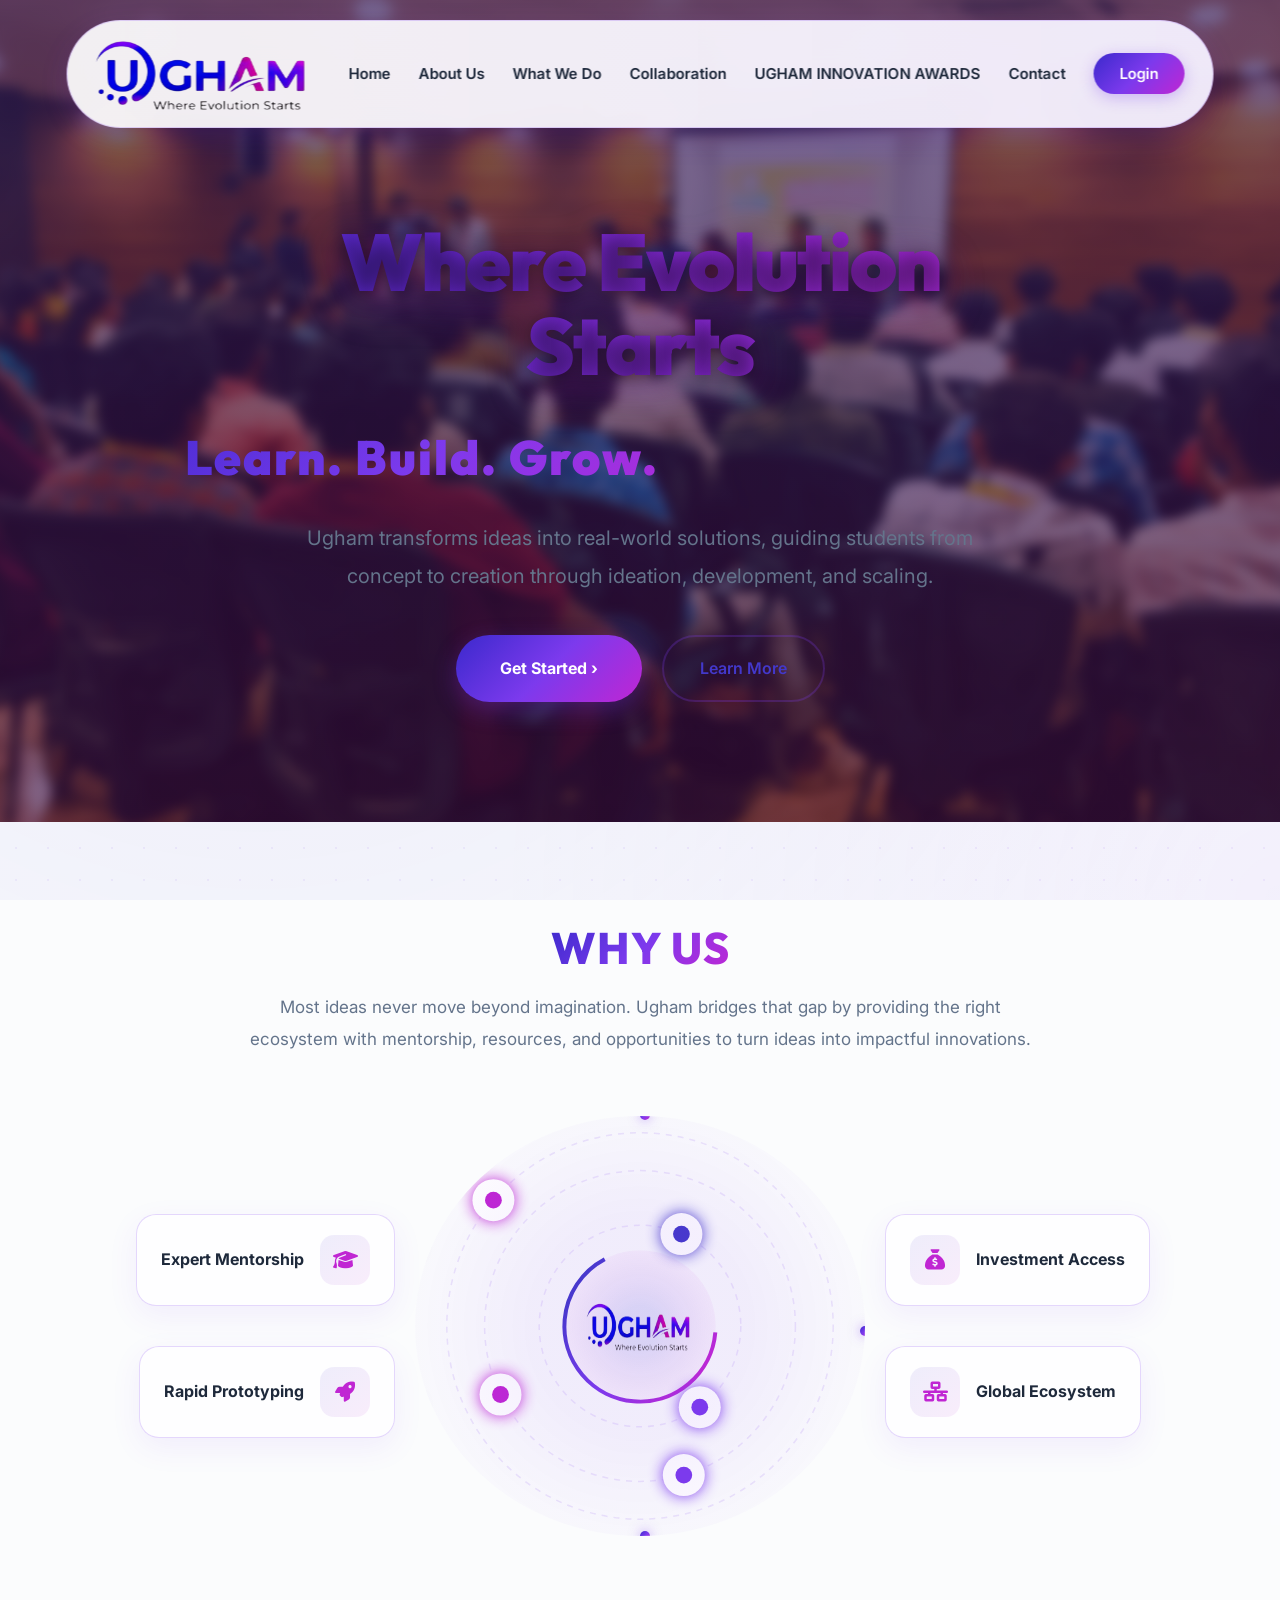
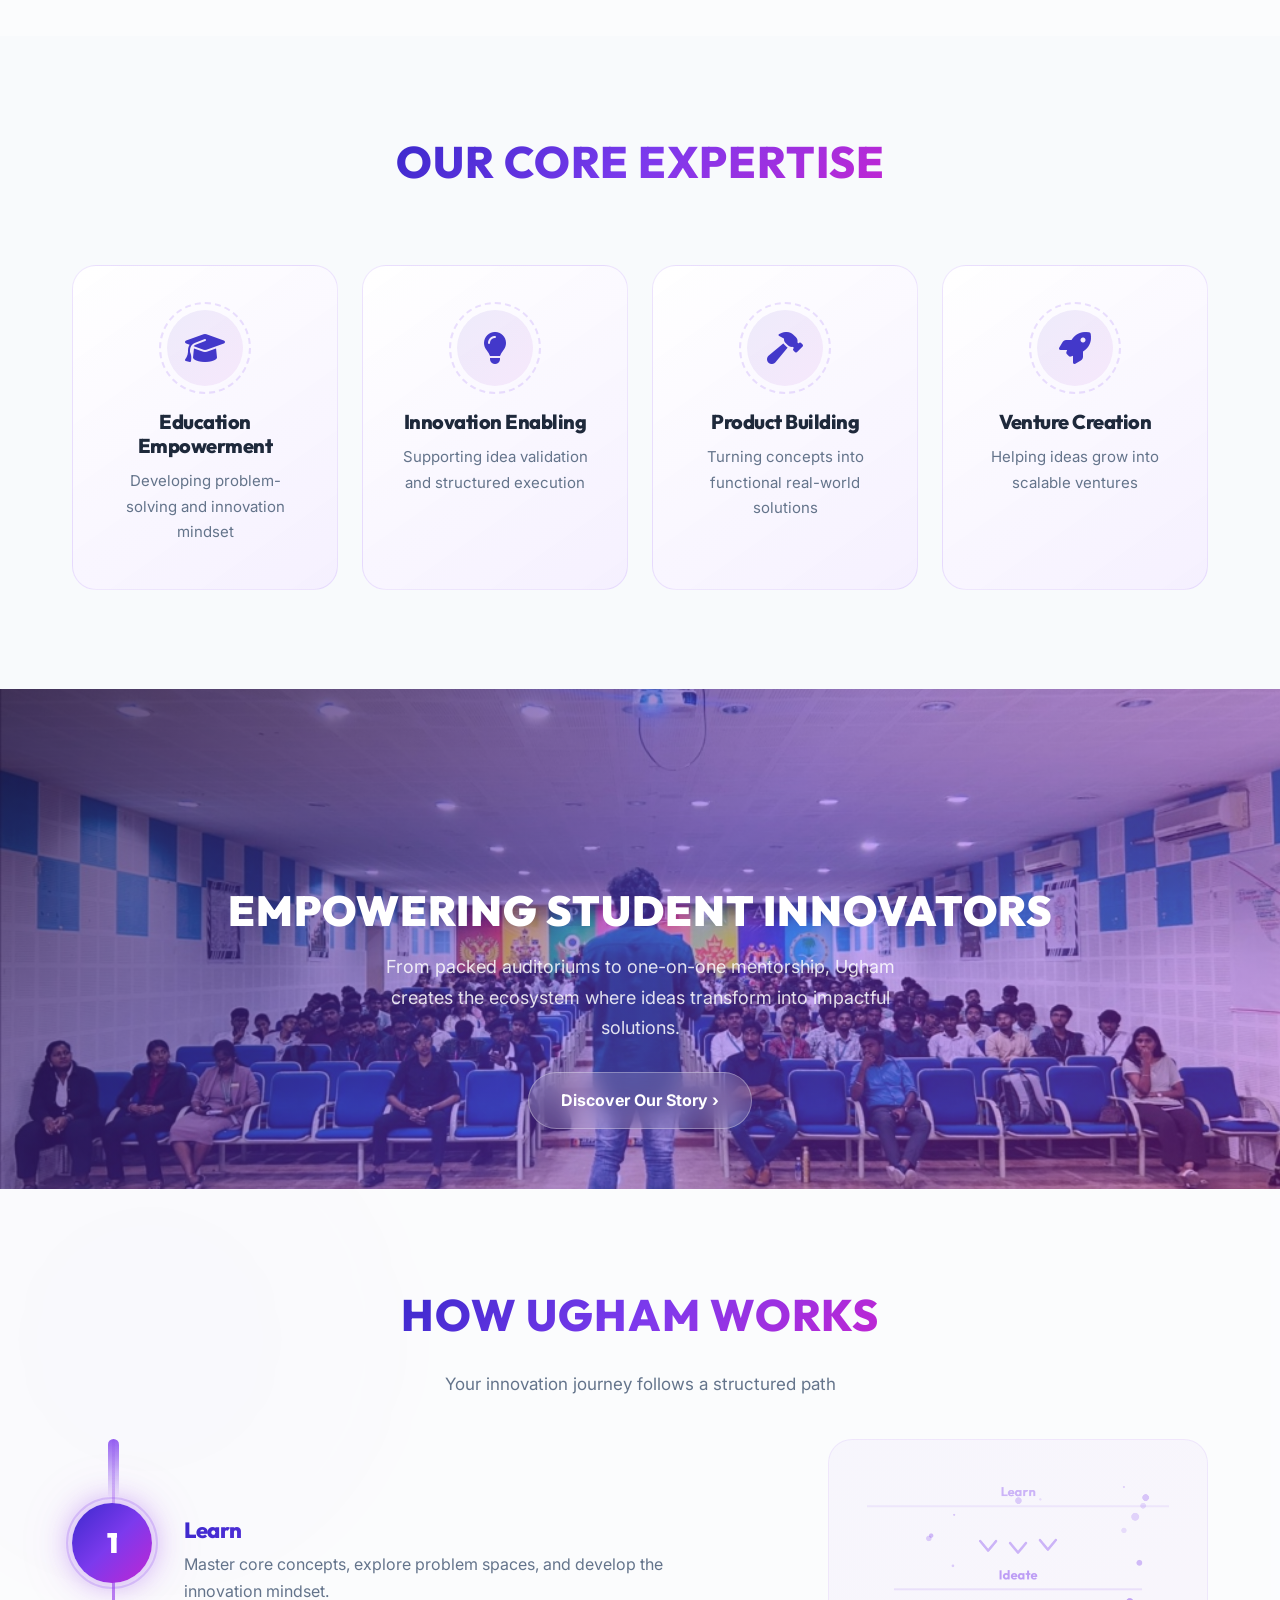
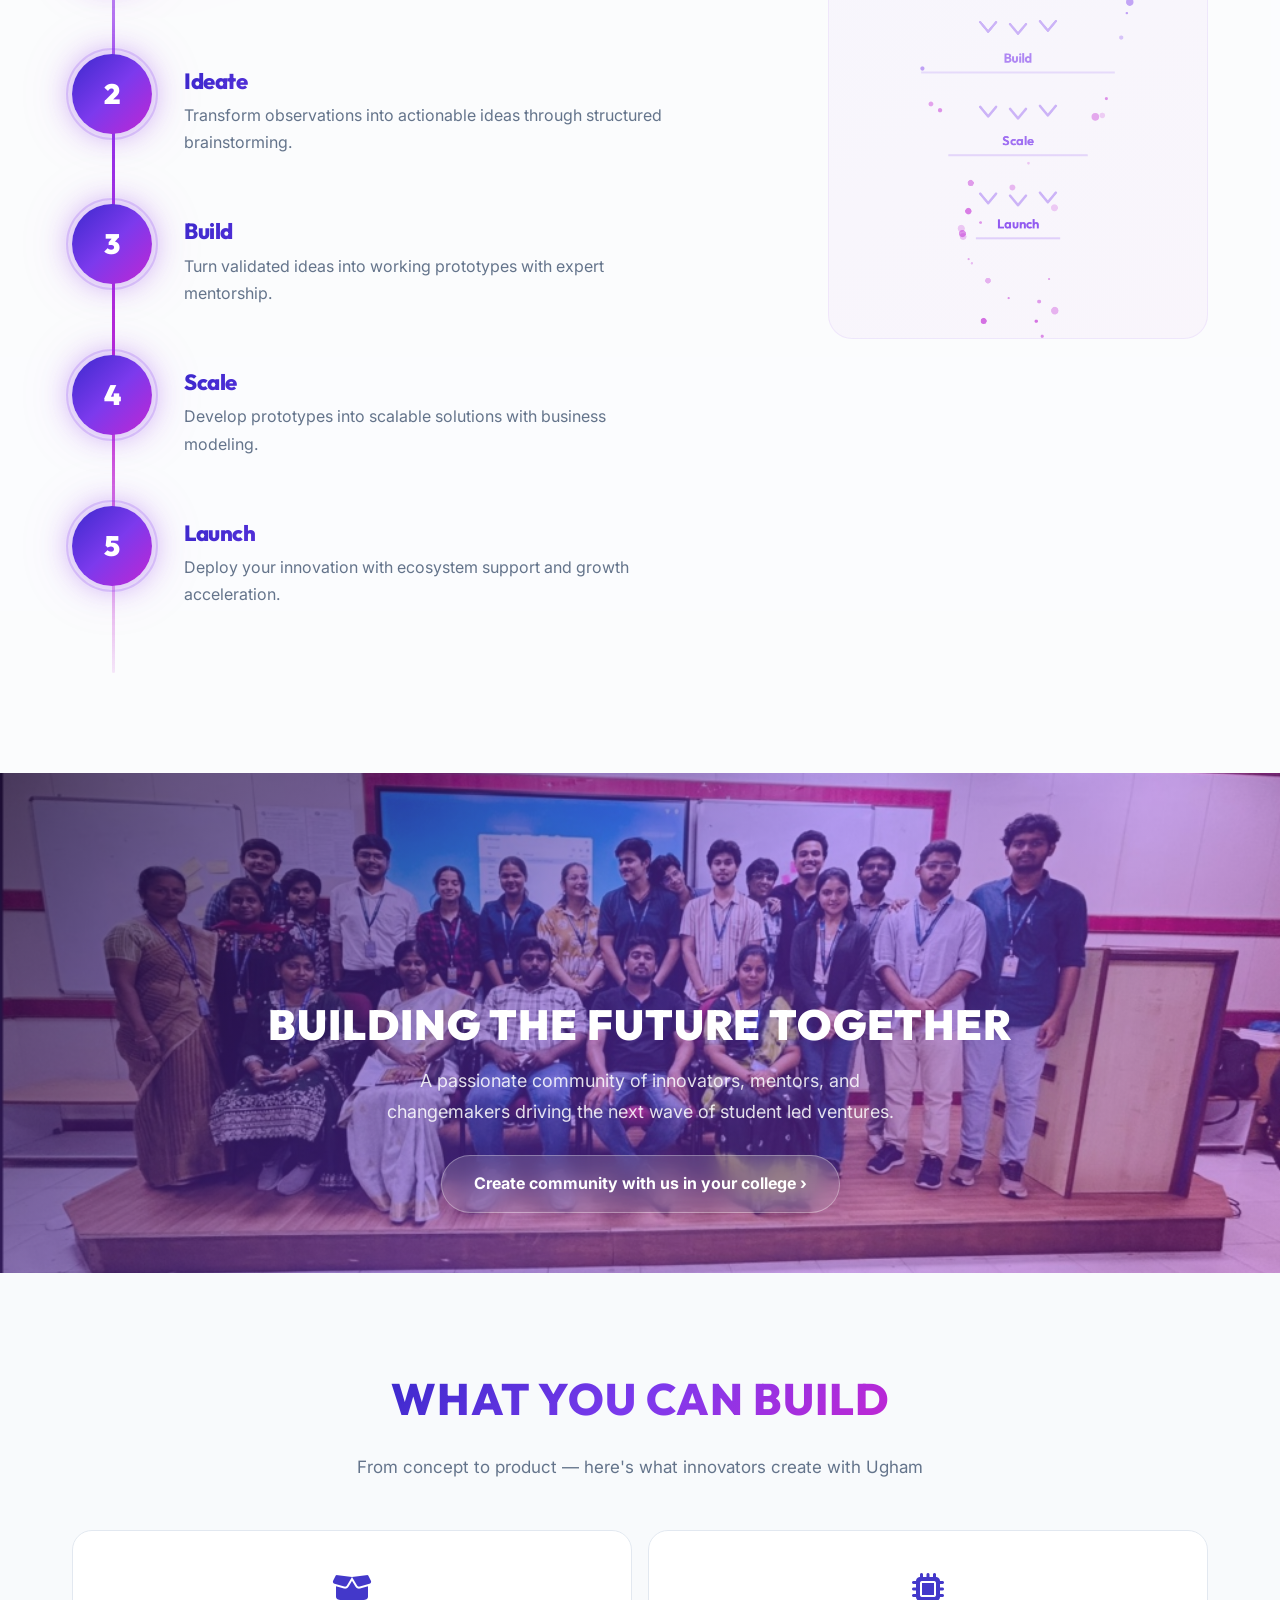
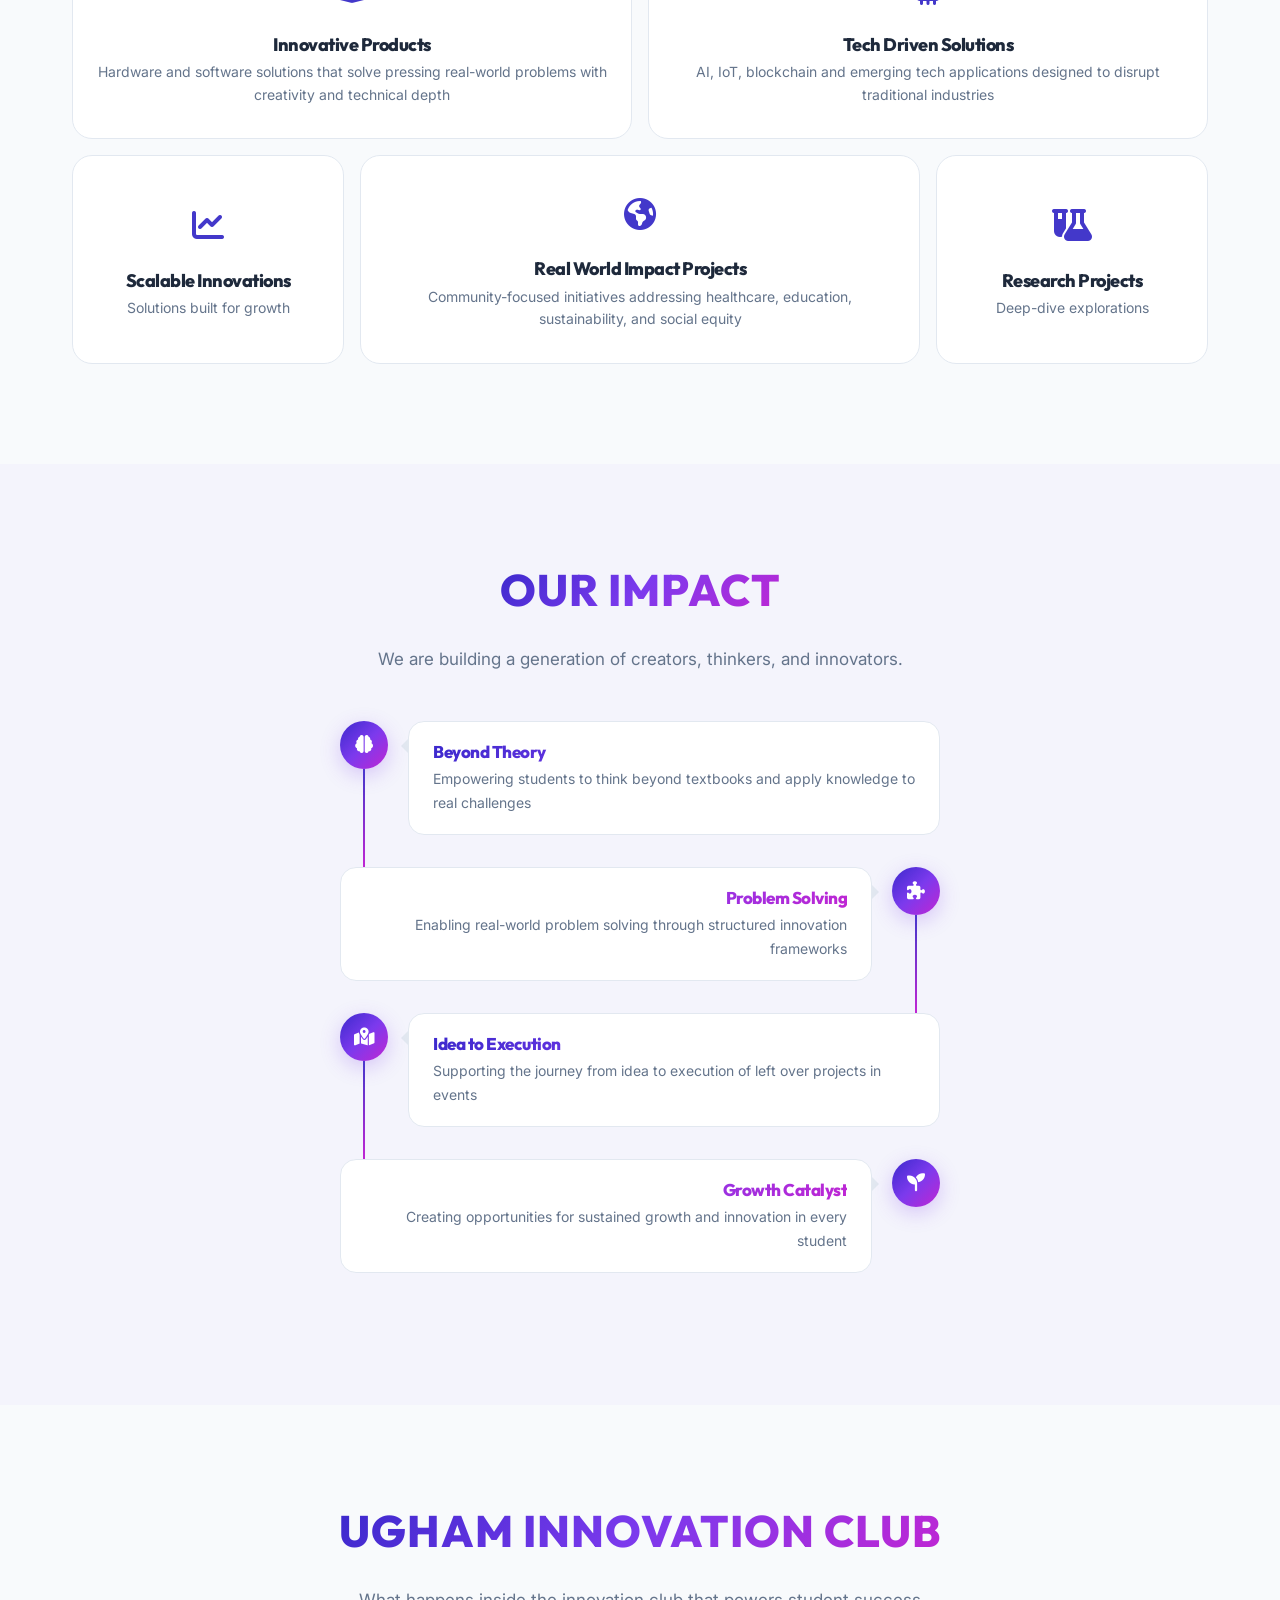
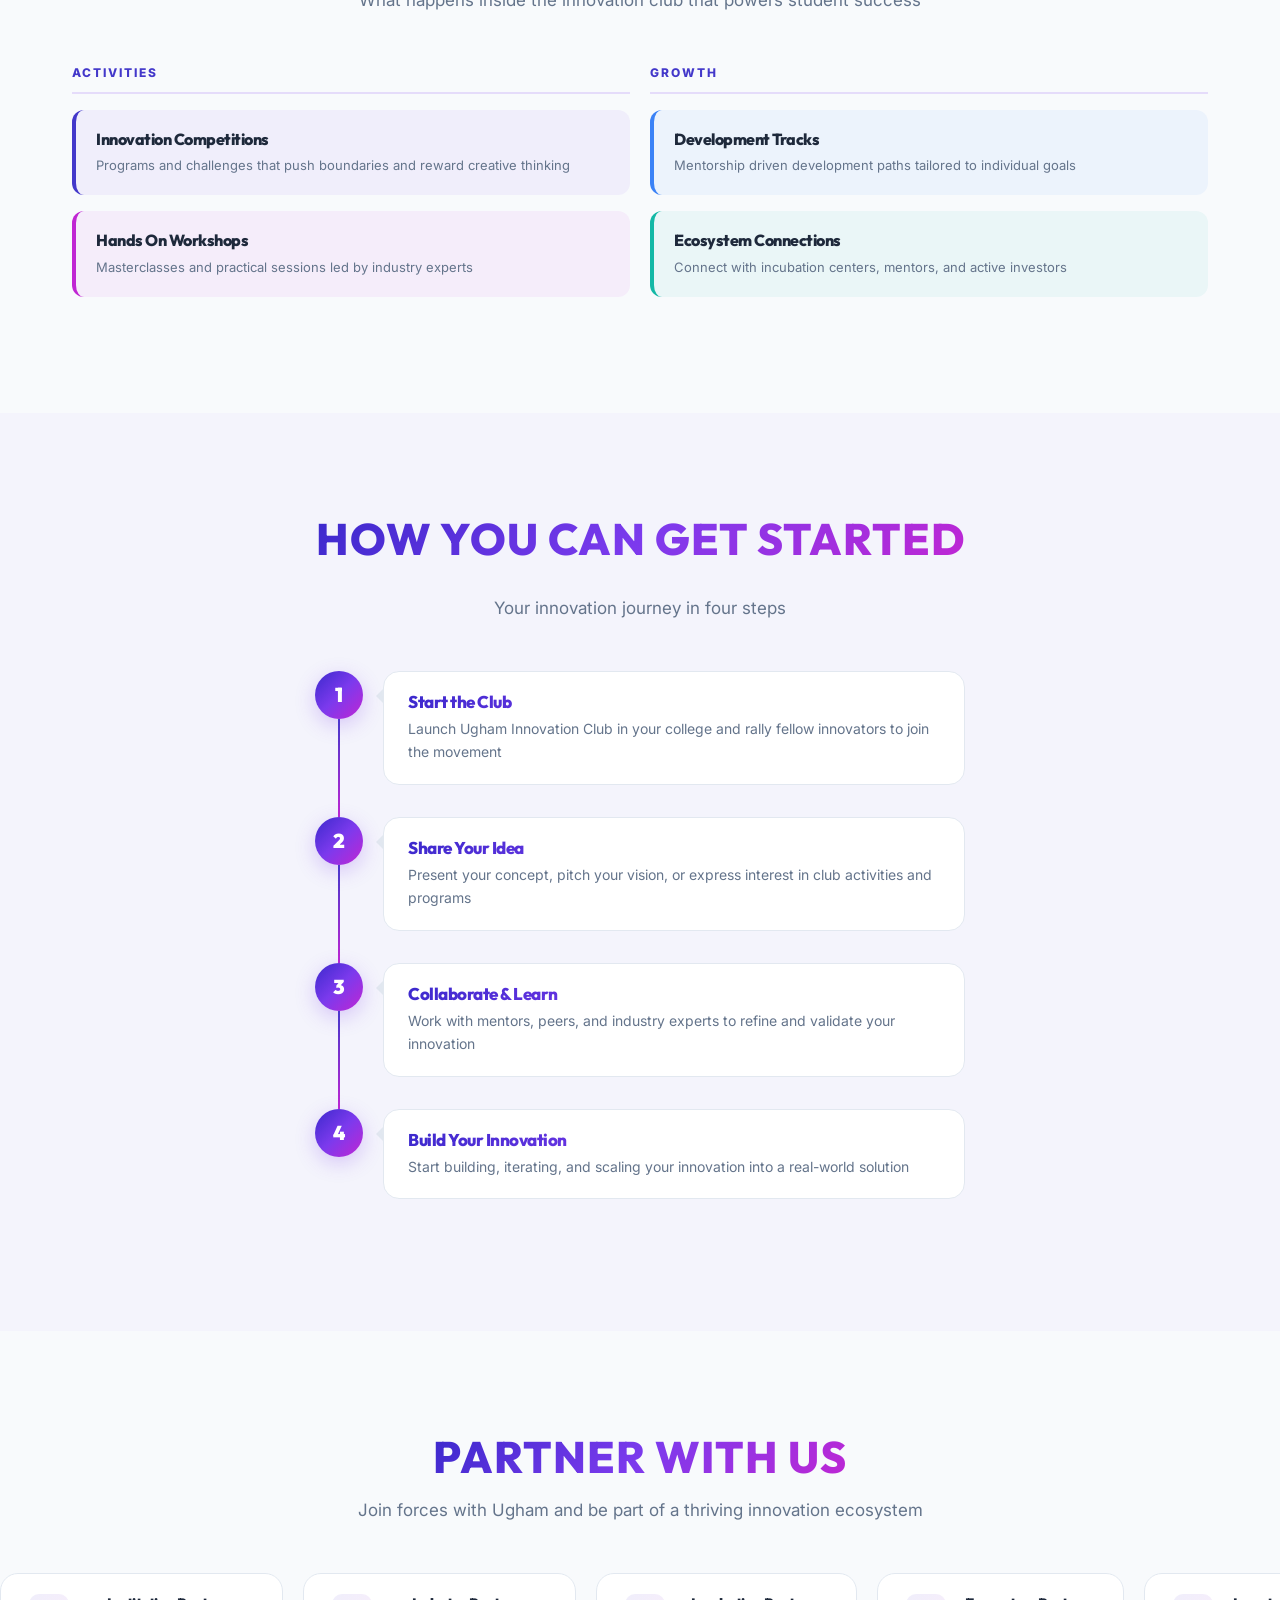
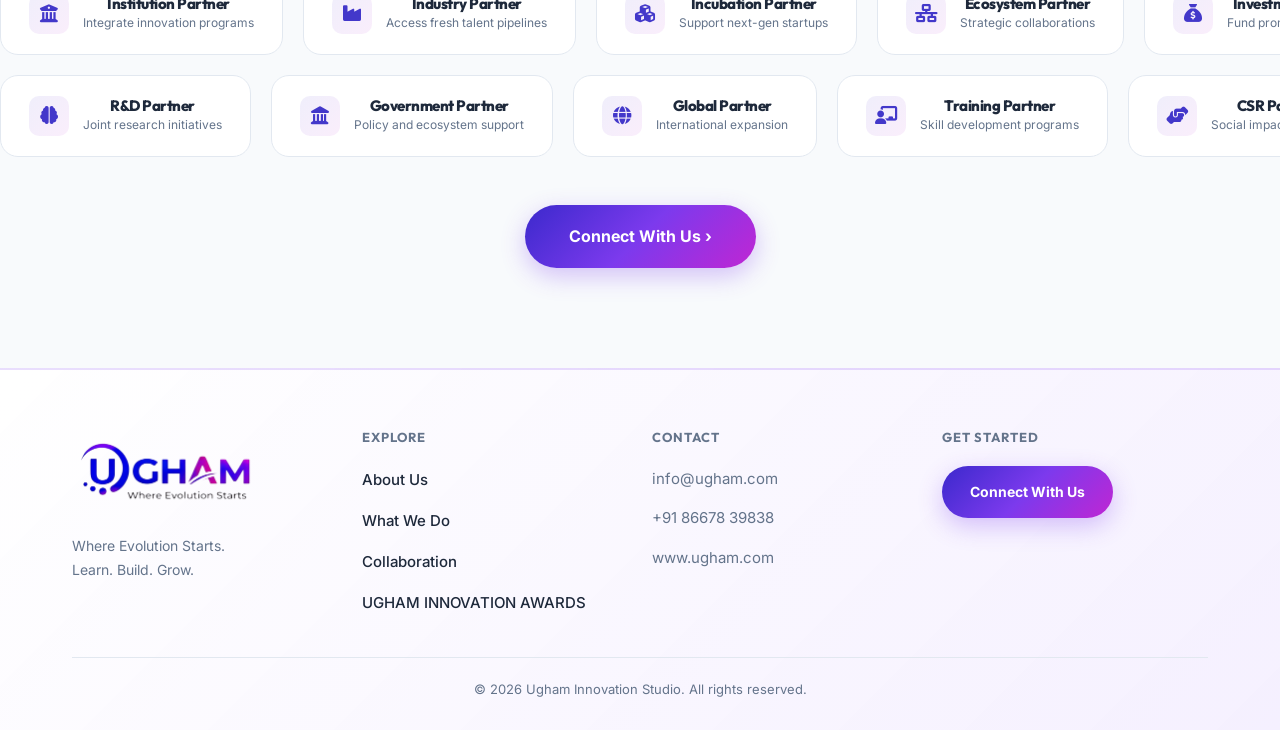
==== index.html @ 716fd1ec "Initial commit of Ugham Website with Mobile UI fixes and Form Integration" ====
<!DOCTYPE html>
<html lang="en">
<head>
<meta charset="UTF-8">
<meta name="viewport" content="width=device-width, initial-scale=1.0">
<title>Home &mdash; Ugham</title>
<meta name="description" content="Ugham is an innovation studio that transforms ideas into real-world solutions.">
<link rel="stylesheet" href="assets/css/style.css?v=100">
</head>
<body><div id="page-transition" class="page-transition-overlay"></div>
<div class="bg-icons-container">
  <div class="bg-icon" style="top:10%;left:15%;animation-duration:15s;animation-delay:0s;"><i class="fa-solid fa-rocket"></i></div>
  <div class="bg-icon" style="top:25%;right:20%;animation-duration:20s;animation-delay:2s;"><i class="fa-solid fa-lightbulb"></i></div>
  <div class="bg-icon" style="top:60%;left:10%;animation-duration:18s;animation-delay:4s;"><i class="fa-solid fa-brain"></i></div>
  <div class="bg-icon" style="top:80%;right:15%;animation-duration:22s;animation-delay:1s;"><i class="fa-solid fa-code"></i></div>
  <div class="bg-icon" style="top:40%;left:30%;animation-duration:19s;animation-delay:3s;"><i class="fa-solid fa-chart-line"></i></div>
  <div class="bg-icon" style="top:50%;right:35%;animation-duration:17s;animation-delay:5s;"><i class="fa-solid fa-microchip"></i></div>
  <div class="bg-icon" style="top:85%;left:40%;animation-duration:21s;animation-delay:0.5s;"><i class="fa-solid fa-earth-americas"></i></div>
  <div class="bg-icon" style="top:15%;right:40%;animation-duration:16s;animation-delay:2.5s;"><i class="fa-solid fa-seedling"></i></div>
</div>
<nav id="navbar">
  <div class="nav-inner">
    <a href="index.html" style="display:flex;align-items:center;text-decoration:none;">
      <img src="assets/img/logo.png" alt="Ugham" style="height:90px;object-fit:contain;transform:scale(1.1);">
    </a>
    <ul class="nav-links" id="navLinks">
      <li><a href="index.html">Home</a></li>
      <li><a href="about.html">About Us</a></li>
      <li><a href="what-we-do.html">What We Do</a></li>
      <li><a href="collaboration.html">Collaboration</a></li>
      <li><a href="awards.html">UGHAM INNOVATION AWARDS</a></li>
      <li><a href="contact.html">Contact</a></li>
      <li><a href="#" class="nav-login">Login</a></li>
    </ul>
    <button class="menu-toggle" id="menuToggle">&#9776;</button>
  </div>
</nav>

<!-- HERO -->
<section class="page-hero" style="padding:220px 0 120px;position:relative;overflow:hidden;">
  <div class="container text-center" style="position:relative;z-index:1;">
<h1 class="huge-text hero-evolution anim-el scale-up del-1" style="margin-bottom:24px;">Where Evolution<br>Starts</h1>
    <p class="anim-el slide-up-fade del-2" style="font-size:clamp(28px, 4vw, 48px);font-weight:900;font-family:'Outfit',sans-serif;margin-bottom:16px;background:var(--grad-text);-webkit-background-clip:text;-webkit-text-fill-color:transparent;background-clip:text;letter-spacing:2px;">Learn. Build. Grow.</p>
    <p class="anim-el slide-up-fade del-3" style="font-size:20px;color:var(--muted);max-width:680px;margin:0 auto 40px;">Ugham transforms ideas into real-world solutions, guiding students from concept to creation through ideation, development, and scaling.</p>
    <div class="anim-el fade-up del-4" style="display:flex;gap:20px;justify-content:center;flex-wrap:wrap;">
      <a href="contact.html" class="btn-primary">Get Started &#8250;</a>
      <a href="about.html" class="btn-outline">Learn More</a>
    </div>
  </div>
</section>

<!-- WHY US (Enhanced Orbit — overflow fixed, 6 pips) -->
<section style="padding:100px 0;background:rgba(255,255,255,0.4);position:relative;overflow:hidden;">
  <div class="container text-center">
    <h2 class="section-title anim-el fade-up">WHY US</h2>
    <p class="anim-el fade-up del-1" style="font-size:17px;color:var(--muted);margin:0 auto 60px;line-height:1.9;max-width:800px;">Most ideas never move beyond imagination. Ugham bridges that gap by providing the right ecosystem with mentorship, resources, and opportunities to turn ideas into impactful innovations.</p>
    
    <div class="orbit-center-layout anim-el scale-in del-2">
      <div class="orbit-side side-left">
        <div class="side-item anim-el slide-right del-3"><i class="fa-solid fa-graduation-cap"></i><p>Expert Mentorship</p></div>
        <div class="side-item anim-el slide-right del-4"><i class="fa-solid fa-rocket"></i><p>Rapid Prototyping</p></div>
      </div>
      <div class="orbit-center-wrapper orbit-enhanced">
        <div class="orbit-ring orbit-ring-1"></div>
        <div class="orbit-ring orbit-ring-2"></div>
        <div class="orbit-ring orbit-ring-3"></div>
        <div class="orbit-pip pip-1"></div>
        <div class="orbit-pip pip-2"></div>
        <div class="orbit-pip pip-3"></div>
        <div class="orbit-pip pip-4"></div>
        <div class="orbit-pip pip-5"></div>
        <div class="orbit-pip pip-6"></div>
        <canvas id="orbitCanvas" width="420" height="420" style="max-width:100%;"></canvas>
      </div>
      <div class="orbit-side side-right">
        <div class="side-item anim-el slide-left del-3"><i class="fa-solid fa-sack-dollar"></i><p>Investment Access</p></div>
        <div class="side-item anim-el slide-left del-4"><i class="fa-solid fa-network-wired"></i><p>Global Ecosystem</p></div>
      </div>
    </div>
  </div>
</section>

<!-- CORE EXPERTISE -->
<section style="padding:100px 0;">
  <div class="container">
    <div class="text-center anim-el fade-up" style="margin-bottom:60px;">
      <h2 class="section-title">OUR CORE EXPERTISE</h2>
    </div>
    <div class="grid-4">
      <div class="expertise-v2 anim-el flip-in-y del-1"><div class="ev2-icon"><i class="fa-solid fa-graduation-cap"></i></div><h4>Education Empowerment</h4><p>Developing problem-solving and innovation mindset</p></div>
      <div class="expertise-v2 anim-el flip-in-y del-2"><div class="ev2-icon"><i class="fa-solid fa-lightbulb"></i></div><h4>Innovation Enabling</h4><p>Supporting idea validation and structured execution</p></div>
      <div class="expertise-v2 anim-el flip-in-y del-3"><div class="ev2-icon"><i class="fa-solid fa-hammer"></i></div><h4>Product Building</h4><p>Turning concepts into functional real-world solutions</p></div>
      <div class="expertise-v2 anim-el flip-in-y del-4"><div class="ev2-icon"><i class="fa-solid fa-rocket"></i></div><h4>Venture Creation</h4><p>Helping ideas grow into scalable ventures</p></div>
    </div>
  </div>
</section>

<!-- KEYNOTE BANNER -->
<div class="anim-el fade-up" style="position:relative;z-index:1;">
  <div class="photo-hero-banner">
    <img src="assets/img/keynote-1.jpg" alt="Ugham Keynote Session">
    <div class="banner-overlay"></div>
    <div class="banner-content">
      <h3>Empowering Student Innovators</h3>
      <p>From packed auditoriums to one-on-one mentorship, Ugham creates the ecosystem where ideas transform into impactful solutions.</p>
      <a href="about.html" class="btn-banner">Discover Our Story &#8250;</a>
    </div>
  </div>
</div>

<!-- HOW UGHAM WORKS (GlowBeam + Side Canvas) -->
<section style="padding:100px 0;background:rgba(255,255,255,0.4);position:relative;overflow:hidden;">
  <div class="holo-bg" style="opacity:0.3;"></div>
  <div class="container" style="position:relative;z-index:1;">
    <div class="text-center anim-el slide-down" style="margin-bottom:40px;">
      <h2 class="section-title">HOW UGHAM WORKS</h2>
      <p style="color:var(--muted);margin-top:12px;font-size:17px;">Your innovation journey follows a structured path</p>
    </div>
    <div class="works-split">
      <div class="glow-beam-wrap anim-el blur-in del-1">
        <div class="glow-beam-line"></div>
        <div class="glow-beam-node"><div class="glow-beam-dot">1</div><div class="glow-beam-info"><h4>Learn</h4><p>Master core concepts, explore problem spaces, and develop the innovation mindset.</p></div></div>
        <div class="glow-beam-node"><div class="glow-beam-dot">2</div><div class="glow-beam-info"><h4>Ideate</h4><p>Transform observations into actionable ideas through structured brainstorming.</p></div></div>
        <div class="glow-beam-node"><div class="glow-beam-dot">3</div><div class="glow-beam-info"><h4>Build</h4><p>Turn validated ideas into working prototypes with expert mentorship.</p></div></div>
        <div class="glow-beam-node"><div class="glow-beam-dot">4</div><div class="glow-beam-info"><h4>Scale</h4><p>Develop prototypes into scalable solutions with business modeling.</p></div></div>
        <div class="glow-beam-node"><div class="glow-beam-dot">5</div><div class="glow-beam-info"><h4>Launch</h4><p>Deploy your innovation with ecosystem support and growth acceleration.</p></div></div>
      </div>
      <canvas id="worksCanvas" class="anim-el blur-in del-2"></canvas>
    </div>
  </div>
</section>

<!-- TEAM BANNER -->
<div class="anim-el scale-up" style="position:relative;z-index:1;">
  <div class="photo-hero-banner">
    <img src="assets/img/team-1.jpg" alt="Ugham Team">
    <div class="banner-overlay"></div>
    <div class="banner-content">
      <h3>Building the Future Together</h3>
      <p>A passionate community of innovators, mentors, and changemakers driving the next wave of student led ventures.</p>
      <a href="collaboration.html" class="btn-banner">Create community with us in your college &#8250;</a>
    </div>
  </div>
</div>

<!-- WHAT YOU CAN BUILD (Bento Grid) -->
<section style="padding:100px 0;">
  <div class="container">
    <div class="text-center anim-el fade-up" style="margin-bottom:48px;">
      <h2 class="section-title">WHAT YOU CAN BUILD</h2>
      <p style="color:var(--muted);margin:12px auto 0;max-width:600px;font-size:17px;">From concept to product — here's what innovators create with Ugham</p>
    </div>
    <div class="bento-grid anim-el blur-in del-1">
      <div class="bento-card span-2">
        <div class="bn-icon"><i class="fa-solid fa-box-open"></i></div>
        <h4>Innovative Products</h4>
        <p>Hardware and software solutions that solve pressing real-world problems with creativity and technical depth</p>
      </div>
      <div class="bento-card span-2">
        <div class="bn-icon"><i class="fa-solid fa-microchip"></i></div>
        <h4>Tech Driven Solutions</h4>
        <p>AI, IoT, blockchain and emerging tech applications designed to disrupt traditional industries</p>
      </div>
      <div class="bento-card">
        <div class="bn-icon"><i class="fa-solid fa-chart-line"></i></div>
        <h4>Scalable Innovations</h4>
        <p>Solutions built for growth</p>
      </div>
      <div class="bento-card span-2">
        <div class="bn-icon"><i class="fa-solid fa-earth-americas"></i></div>
        <h4>Real World Impact Projects</h4>
        <p>Community-focused initiatives addressing healthcare, education, sustainability, and social equity</p>
      </div>
      <div class="bento-card">
        <div class="bn-icon"><i class="fa-solid fa-flask-vial"></i></div>
        <h4>Research Projects</h4>
        <p>Deep-dive explorations</p>
      </div>
    </div>
  </div>
</section>

<!-- OUR IMPACT (Animated Grid) -->
<section style="padding:100px 0;background:rgba(124,58,237,0.03);">
  <div class="container">
    <div class="text-center anim-el fade-up" style="margin-bottom:12px;">
      <h2 class="section-title">OUR IMPACT</h2>
      <p style="color:var(--muted);margin:12px auto 48px;max-width:600px;font-size:17px;">We are building a generation of creators, thinkers, and innovators.</p>
    </div>
    <div class="flow-steps anim-el blur-in del-1" style="max-width:600px;">
      <div class="flow-step"><div class="flow-dot"><i class="fa-solid fa-brain" style="font-size:18px"></i></div><div class="flow-body"><h4>Beyond Theory</h4><p>Empowering students to think beyond textbooks and apply knowledge to real challenges</p></div></div>
      <div class="flow-step" style="flex-direction:row-reverse"><div class="flow-dot"><i class="fa-solid fa-puzzle-piece" style="font-size:18px"></i></div><div class="flow-body" style="text-align:right"><h4>Problem Solving</h4><p>Enabling real-world problem solving through structured innovation frameworks</p></div></div>
      <div class="flow-step"><div class="flow-dot"><i class="fa-solid fa-map-location-dot" style="font-size:18px"></i></div><div class="flow-body"><h4>Idea to Execution</h4><p>Supporting the journey from idea to execution of left over projects in events</p></div></div>
      <div class="flow-step" style="flex-direction:row-reverse"><div class="flow-dot"><i class="fa-solid fa-seedling" style="font-size:18px"></i></div><div class="flow-body" style="text-align:right"><h4>Growth Catalyst</h4><p>Creating opportunities for sustained growth and innovation in every student</p></div></div>
    </div>
  </div>
</section>

<!-- UGHAM INNOVATION CLUB (Kanban Board) -->
<section style="padding:100px 0;">
  <div class="container">
    <div class="text-center anim-el fade-up" style="margin-bottom:48px;">
      <h2 class="section-title">UGHAM INNOVATION CLUB</h2>
      <p style="color:var(--muted);margin:12px auto 0;font-size:17px;">What happens inside the innovation club that powers student success</p>
    </div>
    <div class="kanban-board anim-el blur-in del-1">
      <div class="kanban-col">
        <div class="kc-header">Activities</div>
        <div class="kanban-card purple">
          <h4>Innovation Competitions</h4>
          <p>Programs and challenges that push boundaries and reward creative thinking</p>
          
        </div>
        <div class="kanban-card magenta">
          <h4>Hands On Workshops</h4>
          <p>Masterclasses and practical sessions led by industry experts</p>
          
        </div>
      </div>
      <div class="kanban-col">
        <div class="kc-header">Growth</div>
        <div class="kanban-card blue">
          <h4>Development Tracks</h4>
          <p>Mentorship driven development paths tailored to individual goals</p>
          
        </div>
        <div class="kanban-card teal">
          <h4>Ecosystem Connections</h4>
          <p>Connect with incubation centers, mentors, and active investors</p>
          
        </div>
      </div>
    </div>
  </div>
</section>

<!-- HOW YOU CAN GET STARTED (Flowchart) -->
<section style="padding:100px 0;background:rgba(124,58,237,0.03);">
  <div class="container">
    <div class="text-center anim-el fade-up" style="margin-bottom:48px;">
      <h2 class="section-title">HOW YOU CAN GET STARTED</h2>
      <p style="color:var(--muted);margin:12px auto 0;max-width:600px;font-size:17px;">Your innovation journey in four steps</p>
    </div>
    <div class="flow-steps anim-el blur-in del-1">
      <div class="flow-step"><div class="flow-dot">1</div><div class="flow-body"><h4>Start the Club</h4><p>Launch Ugham Innovation Club in your college and rally fellow innovators to join the movement</p></div></div>
      <div class="flow-step"><div class="flow-dot">2</div><div class="flow-body"><h4>Share Your Idea</h4><p>Present your concept, pitch your vision, or express interest in club activities and programs</p></div></div>
      <div class="flow-step"><div class="flow-dot">3</div><div class="flow-body"><h4>Collaborate &amp; Learn</h4><p>Work with mentors, peers, and industry experts to refine and validate your innovation</p></div></div>
      <div class="flow-step"><div class="flow-dot">4</div><div class="flow-body"><h4>Build Your Innovation</h4><p>Start building, iterating, and scaling your innovation into a real-world solution</p></div></div>
    </div>
  </div>
</section>

<!-- PARTNER WITH US (Dual Marquee Scroll) -->
<section style="padding:100px 0;text-align:center;">
  <div class="container">
    <h2 class="section-title anim-el bounce-in" style="margin-bottom:12px;">PARTNER WITH US</h2>
    <p class="anim-el fade-up del-1" style="color:var(--muted);margin-bottom:48px;font-size:17px;max-width:600px;margin-left:auto;margin-right:auto;">Join forces with Ugham and be part of a thriving innovation ecosystem</p>
  </div>
  <div class="partner-scroll anim-el blur-in del-2">
    <div class="partner-row">
      <div class="partner-pill"><div class="pp-icon"><i class="fa-solid fa-building-columns"></i></div><div><h4>Institution Partner</h4><p>Integrate innovation programs</p></div></div>
      <div class="partner-pill"><div class="pp-icon"><i class="fa-solid fa-industry"></i></div><div><h4>Industry Partner</h4><p>Access fresh talent pipelines</p></div></div>
      <div class="partner-pill"><div class="pp-icon"><i class="fa-solid fa-cubes"></i></div><div><h4>Incubation Partner</h4><p>Support next-gen startups</p></div></div>
      <div class="partner-pill"><div class="pp-icon"><i class="fa-solid fa-network-wired"></i></div><div><h4>Ecosystem Partner</h4><p>Strategic collaborations</p></div></div>
      <div class="partner-pill"><div class="pp-icon"><i class="fa-solid fa-sack-dollar"></i></div><div><h4>Investment Partner</h4><p>Fund promising ventures</p></div></div>
      <div class="partner-pill"><div class="pp-icon"><i class="fa-solid fa-user-tie"></i></div><div><h4>Mentor Partner</h4><p>Guide innovators</p></div></div>
      <!-- Duplicate for loop -->
      <div class="partner-pill"><div class="pp-icon"><i class="fa-solid fa-building-columns"></i></div><div><h4>Institution Partner</h4><p>Integrate innovation programs</p></div></div>
      <div class="partner-pill"><div class="pp-icon"><i class="fa-solid fa-industry"></i></div><div><h4>Industry Partner</h4><p>Access fresh talent pipelines</p></div></div>
      <div class="partner-pill"><div class="pp-icon"><i class="fa-solid fa-cubes"></i></div><div><h4>Incubation Partner</h4><p>Support next-gen startups</p></div></div>
      <div class="partner-pill"><div class="pp-icon"><i class="fa-solid fa-network-wired"></i></div><div><h4>Ecosystem Partner</h4><p>Strategic collaborations</p></div></div>
      <div class="partner-pill"><div class="pp-icon"><i class="fa-solid fa-sack-dollar"></i></div><div><h4>Investment Partner</h4><p>Fund promising ventures</p></div></div>
      <div class="partner-pill"><div class="pp-icon"><i class="fa-solid fa-user-tie"></i></div><div><h4>Mentor Partner</h4><p>Guide innovators</p></div></div>
    </div>
    <div class="partner-row reverse">
      <div class="partner-pill"><div class="pp-icon"><i class="fa-solid fa-brain"></i></div><div><h4>R&amp;D Partner</h4><p>Joint research initiatives</p></div></div>
      <div class="partner-pill"><div class="pp-icon"><i class="fa-solid fa-landmark"></i></div><div><h4>Government Partner</h4><p>Policy and ecosystem support</p></div></div>
      <div class="partner-pill"><div class="pp-icon"><i class="fa-solid fa-globe"></i></div><div><h4>Global Partner</h4><p>International expansion</p></div></div>
      <div class="partner-pill"><div class="pp-icon"><i class="fa-solid fa-chalkboard-user"></i></div><div><h4>Training Partner</h4><p>Skill development programs</p></div></div>
      <div class="partner-pill"><div class="pp-icon"><i class="fa-solid fa-handshake-angle"></i></div><div><h4>CSR Partner</h4><p>Social impact initiatives</p></div></div>
      <div class="partner-pill"><div class="pp-icon"><i class="fa-solid fa-satellite-dish"></i></div><div><h4>Media Partner</h4><p>Amplify innovation stories</p></div></div>
      <!-- Duplicate for loop -->
      <div class="partner-pill"><div class="pp-icon"><i class="fa-solid fa-brain"></i></div><div><h4>R&amp;D Partner</h4><p>Joint research initiatives</p></div></div>
      <div class="partner-pill"><div class="pp-icon"><i class="fa-solid fa-landmark"></i></div><div><h4>Government Partner</h4><p>Policy and ecosystem support</p></div></div>
      <div class="partner-pill"><div class="pp-icon"><i class="fa-solid fa-globe"></i></div><div><h4>Global Partner</h4><p>International expansion</p></div></div>
      <div class="partner-pill"><div class="pp-icon"><i class="fa-solid fa-chalkboard-user"></i></div><div><h4>Training Partner</h4><p>Skill development programs</p></div></div>
      <div class="partner-pill"><div class="pp-icon"><i class="fa-solid fa-handshake-angle"></i></div><div><h4>CSR Partner</h4><p>Social impact initiatives</p></div></div>
      <div class="partner-pill"><div class="pp-icon"><i class="fa-solid fa-satellite-dish"></i></div><div><h4>Media Partner</h4><p>Amplify innovation stories</p></div></div>
    </div>
  </div>
  <div style="margin-top:48px;">
    <a href="contact.html" class="btn-primary anim-el pulse-in del-3">Connect With Us &#8250;</a>
  </div>
</section>

<footer style="background:var(--bg);padding:60px 0 30px;border-top:1px solid var(--border);position:relative;">
  <div class="container" style="position:relative;z-index:1;">
    <div class="grid-4" style="margin-bottom:40px;">
      <div><a href="index.html" style="display:inline-block;text-decoration:none;"><img src="assets/img/logo.png" alt="Ugham" style="height:80px;margin-bottom:16px;object-fit:contain;"></a><p style="color:var(--muted);font-size:14px;">Where Evolution Starts.<br>Learn. Build. Grow.</p></div>
      <div><h4 style="text-transform:uppercase;letter-spacing:1px;font-size:13px;color:var(--muted);margin-bottom:20px;">Explore</h4><ul style="list-style:none;display:flex;flex-direction:column;gap:14px;"><li><a href="about.html" style="color:var(--text);text-decoration:none;font-size:15px;font-weight:500;">About Us</a></li><li><a href="what-we-do.html" style="color:var(--text);text-decoration:none;font-size:15px;font-weight:500;">What We Do</a></li><li><a href="collaboration.html" style="color:var(--text);text-decoration:none;font-size:15px;font-weight:500;">Collaboration</a></li><li><a href="awards.html" style="color:var(--text);text-decoration:none;font-size:15px;font-weight:500;">UGHAM INNOVATION AWARDS</a></li></ul></div>
      <div><h4 style="text-transform:uppercase;letter-spacing:1px;font-size:13px;color:var(--muted);margin-bottom:20px;">Contact</h4><ul style="list-style:none;display:flex;flex-direction:column;gap:14px;color:var(--muted);font-size:15px;"><li>info@ugham.com</li><li>+91 86678 39838</li><li>www.ugham.com</li></ul></div>
      <div><h4 style="text-transform:uppercase;letter-spacing:1px;font-size:13px;color:var(--muted);margin-bottom:20px;">Get Started</h4><a href="contact.html" class="btn-primary" style="padding:14px 28px;font-size:14px;">Connect With Us</a></div>
    </div>
    <div style="border-top:1px solid var(--border);padding-top:20px;text-align:center;color:var(--muted);font-size:13px;"><p>&copy; 2026 Ugham Innovation Studio. All rights reserved.</p></div>
  </div>
</footer>
<script src="assets/js/main.js?v=125"></script>
<script>
// Bento Card 3D Tilt
document.querySelectorAll('.bento-card').forEach(card => {
  card.addEventListener('mousemove', e => {
    const r = card.getBoundingClientRect();
    const x = (e.clientX - r.left) / r.width - 0.5;
    const y = (e.clientY - r.top) / r.height - 0.5;
    card.style.transform = `perspective(800px) rotateY(${x * 12}deg) rotateX(${-y * 12}deg) scale(1.02)`;
    card.style.boxShadow = `${-x * 20}px ${y * 20}px 40px rgba(124,58,237,0.1)`;
  });
  card.addEventListener('mouseleave', () => {
    card.style.transform = '';
    card.style.boxShadow = '';
  });
});

// Works Canvas — Particle funnel with animated arrows
const wCanvas = document.getElementById('worksCanvas');
if (wCanvas && window.innerWidth > 900) {
  const ctx = wCanvas.getContext('2d');
  wCanvas.width = wCanvas.offsetWidth * 2;
  wCanvas.height = wCanvas.offsetHeight * 2;
  ctx.scale(2, 2);
  const w = wCanvas.offsetWidth, h = wCanvas.offsetHeight;
  const particles = [];
  for (let i = 0; i < 40; i++) {
    particles.push({ x: Math.random() * w, y: Math.random() * h, vy: Math.random() * 1.5 + 0.5, size: Math.random() * 3 + 1, alpha: Math.random() * 0.5 + 0.2, phase: Math.random() * Math.PI * 2 });
  }
  const stages = ['Learn', 'Ideate', 'Build', 'Scale', 'Launch'];

  function drawArrow(ctx, x, y, size, bounce) {
    ctx.save();
    ctx.translate(x, y + bounce);
    ctx.beginPath();
    ctx.moveTo(-size, -size * 0.6);
    ctx.lineTo(0, size * 0.6);
    ctx.lineTo(size, -size * 0.6);
    ctx.strokeStyle = 'rgba(124,58,237,0.35)';
    ctx.lineWidth = 2.5;
    ctx.lineCap = 'round';
    ctx.lineJoin = 'round';
    ctx.stroke();
    ctx.restore();
  }

  function drawWorks() {
    ctx.clearRect(0, 0, w, h);
    const t = Date.now() * 0.001;
    stages.forEach((s, i) => {
      const y = (h / 6) * (i + 0.8);
      const xc = w / 2;
      const spread = (w * 0.4) * (1 - i * 0.18);
      ctx.beginPath();
      ctx.moveTo(xc - spread, y);
      ctx.lineTo(xc + spread, y);
      ctx.strokeStyle = `rgba(124,58,237,${0.08 + i * 0.03})`;
      ctx.lineWidth = 2;
      ctx.stroke();
      ctx.fillStyle = `rgba(124,58,237,${0.35 + i * 0.12})`;
      ctx.font = '700 13px Outfit';
      ctx.textAlign = 'center';
      ctx.fillText(s, xc, y - 10);
      // Animated arrows between stages
      if (i < stages.length - 1) {
        const nextY = (h / 6) * (i + 1.8);
        const midY = (y + nextY) / 2;
        const bounce = Math.sin(t * 2 + i) * 4;
        drawArrow(ctx, xc - 30, midY, 8, bounce);
        drawArrow(ctx, xc, midY, 8, bounce + 2);
        drawArrow(ctx, xc + 30, midY, 8, bounce - 1);
      }
    });
    // Particles
    particles.forEach(p => {
      p.y += p.vy;
      p.x += Math.sin(t * 2 + p.phase) * 0.5;
      const progress = p.y / h;
      const xCenter = w / 2;
      const maxSpread = w * 0.4 * (1 - progress * 0.8);
      if (p.x < xCenter - maxSpread) p.x = xCenter - maxSpread;
      if (p.x > xCenter + maxSpread) p.x = xCenter + maxSpread;
      if (p.y > h) { p.y = 0; p.x = w / 2 + (Math.random() - 0.5) * w * 0.7; }
      ctx.beginPath();
      ctx.arc(p.x, p.y, p.size, 0, Math.PI * 2);
      const hue = progress > 0.5 ? [192, 38, 211] : [124, 58, 237];
      ctx.fillStyle = `rgba(${hue[0]},${hue[1]},${hue[2]},${p.alpha * (0.5 + progress * 0.5)})`;
      ctx.fill();
    });
    requestAnimationFrame(drawWorks);
  }
  drawWorks();
}
</script>
</body></html>
---- assets/css/style.css ----
@import url('https://fonts.googleapis.com/css2?family=Inter:wght@300;400;500;600;700;800&family=Outfit:wght@300;400;500;600;700;800;900&display=swap');
@import url('https://cdnjs.cloudflare.com/ajax/libs/font-awesome/6.4.0/css/all.min.css');

:root {
  --primary: #4338CA;
  --secondary: #9333EA;
  --accent: #C026D3;
  --text: #1E293B;
  --muted: #64748B;
  --bg: #F8FAFC;
  --surface: #FFFFFF;
  --border: #E2E8F0;
  --grad: linear-gradient(135deg, #3B29CC 0%, #7C3AED 50%, #C026D3 100%);
  --grad-light: linear-gradient(135deg, rgba(59,41,204,0.08) 0%, rgba(192,38,211,0.08) 100%);
  --grad-text: linear-gradient(135deg, #3B29CC 0%, #7C3AED 50%, #C026D3 100%);
  --shadow-sm: 0 10px 30px rgba(124, 58, 237, 0.08);
  --shadow: 0 20px 40px rgba(124, 58, 237, 0.15);
  --shadow-hover: 0 30px 60px rgba(124, 58, 237, 0.3);
  --radius: 24px;
  --transition: all 0.5s cubic-bezier(0.22, 1, 0.36, 1);
}

*, *::before, *::after { box-sizing: border-box; margin: 0; padding: 0; }
html { scroll-behavior: smooth; }

body {
  font-family: 'Inter', sans-serif; color: var(--text); line-height: 1.7; overflow-x: hidden; -webkit-font-smoothing: antialiased;
  background-color: #F8FAFC; position: relative;
}
body::before {
  content: ''; position: fixed; inset: 0; z-index: -2; pointer-events: none;
  background-image: radial-gradient(rgba(124, 58, 237, 0.12) 1px, transparent 1px);
  background-size: 32px 32px;
}
body::after {
  content: ''; position: fixed; inset: 0; z-index: -1; pointer-events: none;
  background: radial-gradient(circle at 10% 20%, rgba(67, 56, 202, 0.15), transparent 40%),
    radial-gradient(circle at 90% 80%, rgba(192, 38, 211, 0.15), transparent 40%),
    radial-gradient(circle at 50% 50%, rgba(124, 58, 237, 0.1), transparent 50%);
  background-size: 200% 200%;
  animation: ambientAurora 15s ease-in-out infinite alternate;
}
@keyframes ambientAurora { 0%{background-position:0% 0%} 50%{background-position:100% 50%} 100%{background-position:0% 100%} }

/* FLOATING CSS ICONS BACKGROUND */
.bg-icons-container { position: fixed; inset: 0; z-index: -1; pointer-events: none; overflow: hidden; }
.bg-icon { position: absolute; font-size: 24px; color: rgba(192,38,211,0.15); animation: floatIcon linear infinite; opacity: 0.6; }
@keyframes floatIcon {
  0% { transform: translateY(0) rotate(0deg) scale(1); }
  50% { transform: translateY(-40px) rotate(180deg) scale(1.1); }
  100% { transform: translateY(0) rotate(360deg) scale(1); }
}

h1,h2,h3,h4,h5,h6 { font-family: 'Outfit', sans-serif; line-height: 1.2; letter-spacing: -0.5px; }
.container { max-width: 1200px; margin: 0 auto; padding: 0 32px; }
.text-center { text-align: center; }

/* PAGE TRANSITION */
.page-transition-overlay { position: fixed; top: 0; left: 0; right: 0; bottom: 0; background: #FFF; z-index: 999999; transform: scaleY(1); transform-origin: top; transition: transform 0.35s cubic-bezier(0.85,0,0.15,1); }
.page-transition-overlay.loaded { transform: scaleY(0); transform-origin: bottom; }
.page-transition-overlay.animating { transform: scaleY(1); transform-origin: top; }

/* NAVBAR */
#navbar { position: fixed; top: 20px; left: 50%; transform: translateX(-50%); z-index: 1000; width: max-content; max-width: 92%; transition: var(--transition); }
#navbar.scrolled { top: 10px; }
.nav-inner {
  background: linear-gradient(to right, rgba(255,255,255,0.92), rgba(245,240,255,0.96));
  backdrop-filter: blur(20px); -webkit-backdrop-filter: blur(20px);
  padding: 8px 28px; border-radius: 100px; display: flex; align-items: center; gap: 36px;
  border: 1px solid rgba(124,58,237,0.2); box-shadow: 0 10px 30px rgba(124,58,237,0.12);
}
.nav-links { display: flex; list-style: none; gap: 28px; align-items: center; }
.nav-links a { text-decoration: none; color: var(--text); font-weight: 600; font-size: 15px; transition: var(--transition); }
.nav-links a:hover { color: var(--primary); }
.nav-cta { background: var(--grad) !important; color: white !important; padding: 11px 26px !important; border-radius: 100px !important; font-weight: 600 !important; box-shadow: 0 4px 15px rgba(124,58,237,0.3); }
.nav-cta:hover { transform: translateY(-2px) !important; box-shadow: 0 8px 25px rgba(124,58,237,0.45) !important; }
.menu-toggle { display: none; background: none; border: none; font-size: 28px; color: var(--text); cursor: pointer; padding: 8px; }

/* FOOTER */
footer { background: linear-gradient(135deg, rgba(255,255,255,0.95), rgba(245,240,255,1)) !important; border-top: 2px solid rgba(124,58,237,0.15) !important; }

/* BUTTONS */
.btn-primary { background: var(--grad); color: white; padding: 18px 44px; border-radius: 100px; font-weight: 700; font-size: 16px; text-decoration: none; display: inline-flex; align-items: center; gap: 10px; transition: var(--transition); border: none; cursor: pointer; box-shadow: 0 8px 24px rgba(124,58,237,0.3); }
.btn-primary:hover { transform: translateY(-4px) scale(1.02); box-shadow: 0 16px 36px rgba(124,58,237,0.45); }
.btn-outline { display: inline-flex; align-items: center; gap: 8px; padding: 18px 36px; border-radius: 100px; border: 2px solid rgba(124,58,237,0.25); font-weight: 600; text-decoration: none; color: var(--primary); transition: var(--transition); background: transparent; }
.btn-outline:hover { background: rgba(124,58,237,0.06); border-color: var(--primary); }

/* TYPOGRAPHY & HERO */
.section-title { font-size: clamp(28px, 3.5vw, 44px); font-weight: 800; margin-bottom: 16px; text-transform: uppercase; letter-spacing: 1px; background: var(--grad-text); -webkit-background-clip: text; -webkit-text-fill-color: transparent; background-clip: text; display: inline-block; }
.section-label { font-size: 14px; font-weight: 800; letter-spacing: 3px; color: var(--primary); text-transform: uppercase; margin-bottom: 16px; display: inline-block; background: rgba(124,58,237,0.1); padding: 6px 16px; border-radius: 100px; }
.huge-text { font-size: clamp(42px, 6vw, 76px); font-weight: 900; line-height: 1.1; letter-spacing: -2px; }

.hero-evolution {
  font-size: clamp(48px, 8vw, 90px);
  background: linear-gradient(90deg, #3B29CC, #C026D3, #7C3AED, #3B29CC); background-size: 300% 100%;
  -webkit-background-clip: text; -webkit-text-fill-color: transparent; background-clip: text;
  animation: shineWave 4s linear infinite, floatPulse 3s ease-in-out infinite alternate;
  filter: drop-shadow(0px 10px 20px rgba(192,38,211,0.25));
}
@keyframes shineWave { 0%{background-position:0% 50%} 100%{background-position:100% 50%} }
@keyframes floatPulse { 0%{transform:translateY(0) scale(1)} 100%{transform:translateY(-8px) scale(1.02)} }

/* EXPERTISE CARDS */
.expertise-card { background: rgba(255,255,255,0.6); backdrop-filter: blur(20px); border-radius: var(--radius); padding: 40px 32px; border: 1px solid rgba(255,255,255,0.8); box-shadow: 0 15px 35px rgba(124,58,237,0.05); transition: all 0.5s cubic-bezier(0.175,0.885,0.32,1.275); position: relative; overflow: hidden; cursor: default; }
.expertise-card::before { content: ''; position: absolute; inset: 0; background: var(--grad); opacity: 0; transition: opacity 0.5s ease; z-index: 0; }
.expertise-card > * { position: relative; z-index: 1; transition: all 0.5s ease; }
.expertise-card:hover { transform: translateY(-15px) scale(1.03); box-shadow: 0 30px 60px rgba(124,58,237,0.25); border-color: transparent; }
.expertise-card:hover::before { opacity: 1; }
.expertise-card h4 { font-size: 22px; font-weight: 800; margin-bottom: 12px; background: var(--grad-text); -webkit-background-clip: text; -webkit-text-fill-color: transparent; background-clip: text; }
.expertise-card:hover h4 { -webkit-text-fill-color: white !important; }
.expertise-card p { color: var(--muted); font-size: 15px; line-height: 1.7; }
.expertise-card:hover p { color: rgba(255,255,255,0.9) !important; }
.expertise-icon { width: 70px; height: 70px; border-radius: 20px; background: var(--grad-light); display: flex; align-items: center; justify-content: center; margin-bottom: 28px; font-size: 32px; color: var(--primary); transition: var(--transition); }
.expertise-card:hover .expertise-icon { background: rgba(255,255,255,0.2); color: white; transform: rotate(10deg) scale(1.1); }

/* INTERACTIVE PANELS */
.interactive-panel { background: rgba(255,255,255,0.8); backdrop-filter: blur(10px); border-radius: var(--radius); padding: 40px; border: 1px solid rgba(124,58,237,0.1); box-shadow: var(--shadow-sm); position: relative; overflow: hidden; transition: var(--transition); }
.interactive-panel:hover { box-shadow: var(--shadow-hover); border-color: rgba(124,58,237,0.3); }
.feature-row { display: flex; align-items: center; gap: 16px; padding: 16px; margin-bottom: 12px; background: rgba(124,58,237,0.03); border-radius: 16px; border: 1px solid transparent; transition: var(--transition); cursor: default; }
.feature-row:hover { background: white; border-color: rgba(124,58,237,0.2); transform: translateX(10px); box-shadow: 0 10px 20px rgba(124,58,237,0.1); }
.feature-icon { width: 40px; height: 40px; border-radius: 12px; background: var(--grad-light); display: flex; align-items: center; justify-content: center; color: var(--primary); font-size: 18px; transition: var(--transition); flex-shrink: 0; }
.feature-row:hover .feature-icon { background: var(--grad); color: white; transform: scale(1.1) rotate(5deg); }
.feature-text { font-size: 16px; font-weight: 600; color: var(--text); }

/* DARK GLASS CARD */
.dark-glass-card { background: linear-gradient(135deg, #1a0e3e, #2d1b69); backdrop-filter: blur(20px); border-radius: var(--radius); padding: 50px 40px; border: 1px solid rgba(124,58,237,0.3); color: white; box-shadow: 0 20px 50px rgba(26,14,62,0.4); position: relative; overflow: hidden; }
.dark-glass-card::before { content: ''; position: absolute; top: -50%; left: -50%; width: 200%; height: 200%; background: radial-gradient(circle, rgba(192,38,211,0.15) 0%, transparent 60%); pointer-events: none; }
.dark-glass-card h3 { font-size: 24px; font-weight: 800; margin-bottom: 30px; }
.dark-glass-item { display: flex; align-items: center; gap: 20px; padding: 16px 20px; background: rgba(255,255,255,0.05); border-radius: 16px; margin-bottom: 16px; border: 1px solid rgba(255,255,255,0.1); transition: var(--transition); }
.dark-glass-item:hover { background: rgba(255,255,255,0.1); transform: translateX(10px); border-color: rgba(192,38,211,0.4); }
.dark-glass-item i { width: 40px; height: 40px; border-radius: 12px; background: rgba(192,38,211,0.2); display: flex; align-items: center; justify-content: center; color: #C026D3; font-size: 18px; flex-shrink: 0; }
.dark-glass-item p { margin: 0; font-weight: 600; font-size: 16px; }

/* LIGHT STEP CARD */
.light-step-card { background: rgba(255,255,255,0.9); border-radius: var(--radius); padding: 50px 40px; border: 1px solid rgba(124,58,237,0.15); box-shadow: var(--shadow); }
.step-item { display: flex; align-items: center; gap: 24px; margin-bottom: 30px; position: relative; }
.step-item:last-child { margin-bottom: 0; }
.step-item::before { content: ''; position: absolute; left: 24px; top: 50px; bottom: -30px; width: 3px; background: #e2e8f0; z-index: 0; }
.step-item::after { content: ''; position: absolute; left: 24px; top: 50px; bottom: -30px; width: 3px; background: var(--grad); z-index: 1; transform-origin: top; animation: flowDown 2.5s ease-in-out infinite; }
.step-item:last-child::before, .step-item:last-child::after { display: none; }
@keyframes flowDown { 0%{transform:scaleY(0);opacity:0} 50%{opacity:1} 100%{transform:scaleY(1);opacity:0} }
.step-number { width: 50px; height: 50px; border-radius: 50%; background: var(--grad); color: white; font-weight: 800; font-size: 18px; display: flex; align-items: center; justify-content: center; position: relative; z-index: 2; box-shadow: 0 10px 20px rgba(124,58,237,0.3); flex-shrink: 0; }
.step-content { font-size: 17px; font-weight: 600; color: var(--text); }

/* PARTNER */
.partner-flex { display: flex; flex-wrap: wrap; justify-content: center; gap: 24px; margin-bottom: 48px; }
.partner-card { background: rgba(255,255,255,0.7); backdrop-filter: blur(10px); border-radius: 20px; padding: 20px 24px; display: flex; align-items: center; gap: 16px; border: 1px solid rgba(124,58,237,0.2); box-shadow: var(--shadow-sm); transition: all 0.4s cubic-bezier(0.175,0.885,0.32,1.275); cursor: pointer; flex: 1 1 250px; max-width: 320px; }
.partner-card:hover { transform: translateY(-8px) scale(1.05); border-color: var(--primary); background: var(--grad); }
.partner-card:hover * { color: white !important; }
.partner-icon { width: 48px; height: 48px; border-radius: 14px; background: var(--grad-light); display: flex; align-items: center; justify-content: center; color: var(--primary); font-size: 20px; transition: var(--transition); flex-shrink: 0; }
.partner-card:hover .partner-icon { background: rgba(255,255,255,0.2); }
.partner-title { font-size: 17px; font-weight: 700; color: var(--text); transition: var(--transition); }

/* ORBIT CENTER LAYOUT (Why Us) */
.orbit-center-layout { display: flex; align-items: center; justify-content: space-between; gap: 20px; max-width: 1100px; margin: 0 auto; position: relative; }
.orbit-side { display: flex; flex-direction: column; gap: 40px; flex: 1; }
.side-left { align-items: flex-end; text-align: right; }
.side-right { align-items: flex-start; text-align: left; }
.side-item { background: rgba(255,255,255,0.7); padding: 20px 24px; border-radius: 20px; border: 1px solid rgba(124,58,237,0.2); box-shadow: var(--shadow-sm); display: flex; align-items: center; gap: 16px; transition: var(--transition); cursor: default; }
.side-left .side-item { flex-direction: row-reverse; }
.side-item:hover { transform: translateY(-5px); box-shadow: var(--shadow-hover); border-color: var(--accent); background: white; }
.side-item i { width: 50px; height: 50px; border-radius: 14px; background: var(--grad-light); display: flex; align-items: center; justify-content: center; color: var(--accent); font-size: 20px; }
.side-item:hover i { background: var(--grad); color: white; }
.side-item p { font-size: 16px; font-weight: 700; color: var(--text); margin: 0; }

.orbit-center-wrapper { flex: 0 0 450px; position: relative; display: flex; justify-content: center; align-items: center; }
.orbit-center-wrapper::before { content: ''; position: absolute; inset: -40px; border-radius: 50%; background: radial-gradient(circle, rgba(124,58,237,0.08) 30%, transparent 70%); animation: orbitGlow 4s ease-in-out infinite alternate; }
.orbit-center-wrapper::after { content: ''; position: absolute; inset: -60px; border-radius: 50%; border: 1px dashed rgba(124,58,237,0.15); animation: orbitRingSpin 30s linear infinite; }

@keyframes orbitGlow { 0%{transform:scale(1);opacity:0.6} 100%{transform:scale(1.15);opacity:1} }
@keyframes orbitRingSpin { 0%{transform:rotate(0deg)} 100%{transform:rotate(360deg)} }

/* UNIQUE SCROLL ANIMATIONS */
.anim-el { opacity: 0; transition: all 0.8s cubic-bezier(0.22,1,0.36,1); }
/* Previous ones */
.anim-el.slide-left { transform: translateX(-60px); } .anim-el.slide-left.visible { opacity: 1; transform: translateX(0); }
.anim-el.slide-right { transform: translateX(60px); } .anim-el.slide-right.visible { opacity: 1; transform: translateX(0); }
.anim-el.zoom-in { transform: scale(0.85); } .anim-el.zoom-in.visible { opacity: 1; transform: scale(1); }
.anim-el.fade-up { transform: translateY(40px); } .anim-el.fade-up.visible { opacity: 1; transform: translateY(0); }

/* New ones */
.anim-el.scale-up { transform: scale(0.7) translateY(40px); } .anim-el.scale-up.visible { opacity: 1; transform: scale(1) translateY(0); }
.anim-el.slide-up-fade { transform: translateY(80px); filter: blur(10px); } .anim-el.slide-up-fade.visible { opacity: 1; transform: translateY(0); filter: blur(0); }
.anim-el.scale-in { transform: scale(0.9); } .anim-el.scale-in.visible { opacity: 1; transform: scale(1); }
.anim-el.flip-in-y { transform: perspective(1000px) rotateY(45deg); opacity: 0; } .anim-el.flip-in-y.visible { transform: perspective(1000px) rotateY(0deg); opacity: 1; }
.anim-el.slide-down { transform: translateY(-40px); } .anim-el.slide-down.visible { opacity: 1; transform: translateY(0); }
.anim-el.blur-in { filter: blur(20px); opacity: 0; } .anim-el.blur-in.visible { filter: blur(0); opacity: 1; }
.anim-el.rotate-in-left { transform: rotate(-5deg) translateX(-40px); } .anim-el.rotate-in-left.visible { transform: rotate(0deg) translateX(0); opacity: 1; }
.anim-el.rotate-in-right { transform: rotate(5deg) translateX(40px); } .anim-el.rotate-in-right.visible { transform: rotate(0deg) translateX(0); opacity: 1; }
.anim-el.bounce-in { transform: scale(0.3); opacity: 0; } .anim-el.bounce-in.visible { transform: scale(1); opacity: 1; transition-timing-function: cubic-bezier(0.175, 0.885, 0.32, 1.275); }
.anim-el.pulse-in { transform: scale(0.95); opacity: 0; } .anim-el.pulse-in.visible { transform: scale(1); opacity: 1; }

.del-1{transition-delay:.1s} .del-2{transition-delay:.2s} .del-3{transition-delay:.3s} .del-4{transition-delay:.4s} .del-5{transition-delay:.5s} .del-6{transition-delay:.6s}

/* TIMELINE with Ripple on Hover */
.timeline-wrap { position: relative; display: flex; gap: 0; align-items: flex-start; padding: 40px 0; }
.timeline-wrap::before { content: ''; position: absolute; top: 58px; left: 40px; right: 40px; height: 2px; background: var(--grad); z-index: 0; }
.timeline-step { flex: 1; display: flex; flex-direction: column; align-items: center; text-align: center; padding: 0 16px; position: relative; z-index: 1; }
.timeline-dot {
  width: 56px; height: 56px; border-radius: 50%; background: var(--grad); color: white; font-weight: 800; font-size: 18px;
  display: flex; align-items: center; justify-content: center; box-shadow: 0 8px 24px rgba(124,58,237,0.35);
  margin-bottom: 24px; flex-shrink: 0; transition: var(--transition); position: relative; cursor: pointer;
}
.timeline-dot::before, .timeline-dot::after {
  content: ''; position: absolute; top: 50%; left: 50%; transform: translate(-50%,-50%); border-radius: 50%;
  border: 2px solid rgba(124,58,237,0.5); opacity: 0; pointer-events: none;
}
.timeline-step:hover .timeline-dot { transform: scale(1.15); box-shadow: 0 12px 32px rgba(124,58,237,0.55); }
.timeline-step:hover .timeline-dot::before { animation: dotRipple 1s ease-out infinite; }
.timeline-step:hover .timeline-dot::after { animation: dotRipple 1s ease-out 0.3s infinite; }
@keyframes dotRipple { 0%{width:56px;height:56px;opacity:0.6} 100%{width:120px;height:120px;opacity:0} }
.timeline-step p { font-size: 14px; color: var(--text); font-weight: 600; line-height: 1.5; }

/* HOLO BG */
.holo-bg { position: absolute; inset: 0; z-index: 0; overflow: hidden; pointer-events: none; }
.holo-bg::before { content: ''; position: absolute; width: 700px; height: 700px; background: radial-gradient(circle, rgba(124,58,237,0.07) 0%, transparent 70%); top: -200px; left: -200px; border-radius: 50%; filter: blur(60px); }

/* ═══ PAGE HERO (cinematic) ═══ */
.page-hero { padding: 200px 0 120px; position: relative; overflow: hidden; }
.page-hero .hero-glow { position: absolute; width: 600px; height: 600px; border-radius: 50%; filter: blur(120px); pointer-events: none; z-index: 0; }
.page-hero .glow-1 { background: rgba(67,56,202,0.18); top: -200px; left: -100px; animation: glowDrift1 12s ease-in-out infinite alternate; }
.page-hero .glow-2 { background: rgba(192,38,211,0.15); bottom: -200px; right: -100px; animation: glowDrift2 14s ease-in-out infinite alternate; }
@keyframes glowDrift1 { 0%{transform:translate(0,0)} 100%{transform:translate(80px,60px)} }
@keyframes glowDrift2 { 0%{transform:translate(0,0)} 100%{transform:translate(-60px,-80px)} }
.page-hero-content { position: relative; z-index: 1; }
.page-hero h1 { font-size: clamp(44px,7vw,80px); font-weight: 900; letter-spacing: -2px; line-height: 1.05; }
.page-hero p { font-size: 19px; color: var(--muted); max-width: 700px; line-height: 1.9; }
.grad-text { background: var(--grad-text); -webkit-background-clip: text; -webkit-text-fill-color: transparent; background-clip: text; }

/* ═══ STAT BLOCKS ═══ */
.stat-grid { display: grid; grid-template-columns: 1fr 1fr; gap: 20px; }
.stat-block { background: rgba(255,255,255,0.6); backdrop-filter: blur(16px); border-radius: 20px; padding: 32px 24px; border: 1px solid rgba(124,58,237,0.12); text-align: center; transition: var(--transition); }
.stat-block:hover { transform: translateY(-6px); box-shadow: var(--shadow); border-color: rgba(124,58,237,0.3); }
.stat-number { font-size: 40px; font-weight: 900; background: var(--grad-text); -webkit-background-clip: text; -webkit-text-fill-color: transparent; background-clip: text; line-height: 1; margin-bottom: 8px; }
.stat-label { font-size: 13px; font-weight: 700; text-transform: uppercase; letter-spacing: 1.5px; color: var(--muted); }

/* ═══ INFO CARD (glass) ═══ */
.info-card { background: rgba(255,255,255,0.7); backdrop-filter: blur(16px); border-radius: var(--radius); padding: 40px; border: 1px solid rgba(124,58,237,0.1); position: relative; overflow: hidden; transition: var(--transition); }
.info-card::after { content: ''; position: absolute; top: 0; left: 0; right: 0; height: 4px; background: var(--grad); opacity: 0; transition: opacity 0.4s; }
.info-card:hover { transform: translateY(-6px); box-shadow: var(--shadow); }
.info-card:hover::after { opacity: 1; }
.info-card h3 { font-size: 24px; font-weight: 800; margin-bottom: 16px; background: var(--grad-text); -webkit-background-clip: text; -webkit-text-fill-color: transparent; background-clip: text; }

/* ═══ LIST BLOCK ═══ */
.list-block { padding: 0; }
.list-item { display: flex; align-items: center; gap: 16px; padding: 14px 0; font-size: 16px; font-weight: 600; color: var(--text); border-bottom: 1px solid rgba(124,58,237,0.06); transition: var(--transition); }
.list-item:last-child { border-bottom: none; }
.list-item:hover { padding-left: 12px; color: var(--primary); }
.list-dot { width: 10px; height: 10px; border-radius: 50%; background: var(--grad); flex-shrink: 0; }

/* ═══ PREMIUM PILL ═══ */
.premium-pill { display: inline-flex; align-items: center; gap: 10px; padding: 14px 28px; background: rgba(255,255,255,0.7); backdrop-filter: blur(12px); border-radius: 100px; border: 1px solid rgba(124,58,237,0.15); font-weight: 700; font-size: 15px; color: var(--text); transition: var(--transition); cursor: default; }
.premium-pill:hover { background: var(--grad); color: white; border-color: transparent; transform: translateY(-3px); box-shadow: 0 12px 28px rgba(124,58,237,0.3); }
.premium-pill .icon { color: var(--accent); font-size: 14px; transition: color 0.3s; }
.premium-pill:hover .icon { color: white; }

/* ═══ FLOWING SECTION DIVIDERS ═══ */
.section-flow { position: relative; }
.section-flow::before { content: ''; position: absolute; top: -80px; left: 0; right: 0; height: 160px; background: linear-gradient(to bottom, transparent, rgba(124,58,237,0.03), transparent); pointer-events: none; z-index: 0; }

/* ═══ MESH GRADIENT BG ═══ */
.mesh-bg { position: absolute; inset: 0; z-index: 0; pointer-events: none; overflow: hidden; }
.mesh-bg .orb { position: absolute; border-radius: 50%; filter: blur(100px); }
.mesh-bg .orb-1 { width: 500px; height: 500px; background: rgba(67,56,202,0.1); top: 10%; left: -10%; animation: orbFloat1 20s ease-in-out infinite alternate; }
.mesh-bg .orb-2 { width: 400px; height: 400px; background: rgba(192,38,211,0.08); bottom: 10%; right: -5%; animation: orbFloat2 18s ease-in-out infinite alternate; }
.mesh-bg .orb-3 { width: 300px; height: 300px; background: rgba(124,58,237,0.06); top: 50%; left: 40%; animation: orbFloat3 22s ease-in-out infinite alternate; }
@keyframes orbFloat1 { 0%{transform:translate(0,0) scale(1)} 100%{transform:translate(60px,40px) scale(1.1)} }
@keyframes orbFloat2 { 0%{transform:translate(0,0) scale(1)} 100%{transform:translate(-40px,-60px) scale(1.15)} }
@keyframes orbFloat3 { 0%{transform:translate(0,0) scale(1)} 100%{transform:translate(30px,-30px) scale(0.9)} }

/* ═══ HORIZONTAL SCROLL CARDS (collab) ═══ */
.hscroll-row { display: flex; gap: 24px; overflow-x: auto; padding: 20px 0 30px; scroll-snap-type: x mandatory; -webkit-overflow-scrolling: touch; scrollbar-width: none; }
.hscroll-row::-webkit-scrollbar { display: none; }
.hscroll-card { flex: 0 0 300px; scroll-snap-align: start; background: rgba(255,255,255,0.8); backdrop-filter: blur(16px); border-radius: 20px; padding: 36px 28px; border: 1px solid rgba(124,58,237,0.12); transition: var(--transition); position: relative; overflow: hidden; }
.hscroll-card::before { content: ''; position: absolute; bottom: 0; left: 0; right: 0; height: 4px; background: var(--grad); transform: scaleX(0); transition: transform 0.4s; }
.hscroll-card:hover { transform: translateY(-8px); box-shadow: var(--shadow); }
.hscroll-card:hover::before { transform: scaleX(1); }
.hscroll-card .card-icon { width: 56px; height: 56px; border-radius: 16px; background: var(--grad); display: flex; align-items: center; justify-content: center; color: white; font-size: 24px; margin-bottom: 20px; }
.hscroll-card h4 { font-size: 20px; font-weight: 800; margin-bottom: 10px; background: var(--grad-text); -webkit-background-clip: text; -webkit-text-fill-color: transparent; background-clip: text; }
.hscroll-card p { font-size: 14px; color: var(--muted); line-height: 1.7; }

/* ═══ CONTACT FORM STYLE ═══ */
.contact-glass { background: rgba(255,255,255,0.6); backdrop-filter: blur(20px); border-radius: var(--radius); padding: 48px; border: 1px solid rgba(124,58,237,0.15); box-shadow: var(--shadow); }
.contact-info-block { display: flex; align-items: center; gap: 20px; padding: 24px; background: rgba(124,58,237,0.04); border-radius: 16px; margin-bottom: 16px; border: 1px solid transparent; transition: var(--transition); }
.contact-info-block:hover { background: white; border-color: rgba(124,58,237,0.2); transform: translateX(8px); }
.contact-info-block .ci-icon { width: 52px; height: 52px; border-radius: 16px; background: var(--grad); display: flex; align-items: center; justify-content: center; color: white; font-size: 20px; flex-shrink: 0; }
.contact-info-block .ci-label { font-size: 12px; text-transform: uppercase; letter-spacing: 2px; color: var(--muted); font-weight: 700; }
.contact-info-block .ci-value { font-size: 18px; font-weight: 800; background: var(--grad-text); -webkit-background-clip: text; -webkit-text-fill-color: transparent; background-clip: text; }

/* ═══ ACCORDION (What We Do) ═══ */
.accordion-item { background: rgba(255,255,255,0.7); backdrop-filter: blur(12px); border-radius: 20px; margin-bottom: 16px; border: 1px solid rgba(124,58,237,0.1); overflow: hidden; transition: var(--transition); }
.accordion-item:hover { border-color: rgba(124,58,237,0.25); }
.accordion-header { display: flex; align-items: center; gap: 20px; padding: 28px 32px; cursor: pointer; transition: var(--transition); }
.accordion-header:hover { background: rgba(124,58,237,0.03); }
.accordion-header .acc-icon { width: 48px; height: 48px; border-radius: 14px; background: var(--grad); display: flex; align-items: center; justify-content: center; color: white; font-size: 20px; flex-shrink: 0; transition: transform 0.4s; }
.accordion-item.open .acc-icon { transform: rotate(45deg); }
.accordion-header h4 { font-size: 20px; font-weight: 800; flex: 1; }
.accordion-body { max-height: 0; overflow: hidden; transition: max-height 0.5s cubic-bezier(0.22,1,0.36,1); }
.accordion-body-inner { padding: 0 32px 28px; color: var(--muted); font-size: 16px; line-height: 1.8; }

/* ═══ ZIGZAG ROADMAP (What We Do) ═══ */
.zigzag-path { position: relative; max-width: 900px; margin: 0 auto; padding: 40px 0; }
.zigzag-path::before { content: ''; position: absolute; left: 50%; top: 0; bottom: 0; width: 3px; background: linear-gradient(to bottom, rgba(124,58,237,0.05), var(--primary), var(--accent), rgba(192,38,211,0.05)); transform: translateX(-50%); }
.zigzag-path::after { content: ''; position: absolute; left: 50%; top: 0; bottom: 0; width: 3px; transform: translateX(-50%); background: linear-gradient(to bottom, transparent, rgba(124,58,237,0.6), transparent); background-size: 100% 200%; animation: zigzagFlow 3s ease-in-out infinite; }
@keyframes zigzagFlow { 0%{background-position:0% 0%} 50%{background-position:0% 100%} 100%{background-position:0% 0%} }
.zigzag-node { display: flex; align-items: center; gap: 40px; margin-bottom: 60px; position: relative; }
.zigzag-node:last-child { margin-bottom: 0; }
.zigzag-node:nth-child(odd) { flex-direction: row; padding-right: 52%; }
.zigzag-node:nth-child(even) { flex-direction: row-reverse; padding-left: 52%; }
.zigzag-marker { position: absolute; left: 50%; transform: translateX(-50%); width: 64px; height: 64px; border-radius: 50%; background: var(--grad); display: flex; align-items: center; justify-content: center; color: white; font-weight: 900; font-size: 24px; z-index: 2; box-shadow: 0 10px 30px rgba(124,58,237,0.4); transition: var(--transition); }
.zigzag-node:hover .zigzag-marker { transform: translateX(-50%) scale(1.2); box-shadow: 0 15px 40px rgba(124,58,237,0.55); }
.zigzag-marker::before { content: ''; position: absolute; inset: -8px; border-radius: 50%; border: 2px solid rgba(124,58,237,0.2); animation: markerPulse 2s ease-in-out infinite; }
@keyframes markerPulse { 0%,100%{transform:scale(1);opacity:0.5} 50%{transform:scale(1.3);opacity:0} }
.zigzag-content { background: rgba(255,255,255,0.8); backdrop-filter: blur(16px); border-radius: 20px; padding: 28px 32px; border: 1px solid rgba(124,58,237,0.12); box-shadow: 0 10px 30px rgba(124,58,237,0.06); transition: var(--transition); position: relative; }
.zigzag-content::before { content: ''; position: absolute; top: 50%; width: 30px; height: 2px; background: var(--grad); }
.zigzag-node:nth-child(odd) .zigzag-content::before { right: -35px; }
.zigzag-node:nth-child(even) .zigzag-content::before { left: -35px; }
.zigzag-node:hover .zigzag-content { transform: translateY(-4px); box-shadow: var(--shadow); border-color: rgba(124,58,237,0.3); }
.zigzag-content h4 { font-size: 20px; font-weight: 800; margin-bottom: 8px; background: var(--grad-text); -webkit-background-clip: text; -webkit-text-fill-color: transparent; background-clip: text; }
.zigzag-content p { font-size: 15px; color: var(--muted); line-height: 1.7; margin: 0; }

/* ═══ SPOTLIGHT CARDS (Who We Serve) ═══ */
.spotlight-grid { display: grid; grid-template-columns: 1fr 1fr; gap: 24px; max-width: 900px; margin: 0 auto; }
.spotlight-card {
  position: relative; overflow: hidden; border-radius: 24px; padding: 44px 36px;
  background: linear-gradient(145deg, rgba(255,255,255,0.85), rgba(245,240,255,0.7));
  backdrop-filter: blur(16px); border: 1px solid rgba(124,58,237,0.1);
  transition: all 0.5s cubic-bezier(0.22,1,0.36,1); cursor: default;
}
.spotlight-card::before {
  content: ''; position: absolute; width: 200px; height: 200px; border-radius: 50%;
  background: radial-gradient(circle, rgba(124,58,237,0.15) 0%, transparent 70%);
  top: -60px; right: -60px; transition: all 0.6s ease; pointer-events: none;
}
.spotlight-card:hover { transform: translateY(-8px); box-shadow: 0 30px 60px rgba(124,58,237,0.2); border-color: rgba(124,58,237,0.3); }
.spotlight-card:hover::before { transform: scale(1.5); opacity: 0.8; }
.spotlight-card .sc-number { font-size: 72px; font-weight: 900; line-height: 1; background: linear-gradient(135deg, rgba(59,41,204,0.08), rgba(192,38,211,0.12)); -webkit-background-clip: text; -webkit-text-fill-color: transparent; background-clip: text; position: absolute; top: 16px; right: 24px; }
.spotlight-card .sc-icon { width: 56px; height: 56px; border-radius: 16px; background: var(--grad); display: flex; align-items: center; justify-content: center; color: white; font-size: 24px; margin-bottom: 20px; transition: transform 0.4s; }
.spotlight-card:hover .sc-icon { transform: scale(1.15) rotate(8deg); }
.spotlight-card h4 { font-size: 20px; font-weight: 800; margin-bottom: 10px; background: var(--grad-text); -webkit-background-clip: text; -webkit-text-fill-color: transparent; background-clip: text; }
.spotlight-card p { font-size: 15px; color: var(--muted); line-height: 1.7; margin: 0; }

/* ═══ KALEIDOSCOPE CANVAS BG ═══ */
#kaleidoCanvas { position: fixed; top: 0; left: 0; width: 100%; height: 100%; z-index: -1; pointer-events: none; }

/* ═══ WTD PAGE-SPECIFIC SCROLL ANIMATIONS ═══ */
.anim-el.warp-in { transform: scale(0.8) rotate(-3deg); filter: blur(8px); }
.anim-el.warp-in.visible { opacity: 1; transform: scale(1) rotate(0deg); filter: blur(0); }
.anim-el.unfold { transform: perspective(1200px) rotateX(20deg) translateY(30px); transform-origin: top center; }
.anim-el.unfold.visible { opacity: 1; transform: perspective(1200px) rotateX(0deg) translateY(0); }
.anim-el.clip-reveal { clip-path: inset(20% 20% 20% 20% round 20px); }
.anim-el.clip-reveal.visible { opacity: 1; clip-path: inset(0% 0% 0% 0% round 0px); }
.anim-el.stagger-rise { transform: translateY(60px) scale(0.95); }
.anim-el.stagger-rise.visible { opacity: 1; transform: translateY(0) scale(1); }

/* ═══ PHOTO UI SYSTEM ═══ */

/* 1. Cinematic Widescreen Strip */
.photo-cinematic { position: relative; width: 100%; max-height: 400px; overflow: hidden; border-radius: 24px; }
.photo-cinematic img { width: 100%; height: 400px; object-fit: cover; display: block; transition: transform 8s ease; }
.photo-cinematic:hover img { transform: scale(1.08); }
.photo-cinematic::before { content: ''; position: absolute; inset: 0; background: linear-gradient(90deg, rgba(124,58,237,0.3), transparent 30%, transparent 70%, rgba(192,38,211,0.3)); z-index: 1; pointer-events: none; }
.photo-cinematic::after { content: ''; position: absolute; bottom: 0; left: 0; right: 0; height: 80px; background: linear-gradient(to top, rgba(245,243,255,0.95), transparent); z-index: 1; pointer-events: none; }

/* 2. Tilted Perspective Card */
.photo-tilt { position: relative; border-radius: 20px; overflow: hidden; transition: all 0.6s cubic-bezier(0.22,1,0.36,1); transform: perspective(800px) rotateY(-4deg); box-shadow: 20px 20px 40px rgba(124,58,237,0.15); }
.photo-tilt:hover { transform: perspective(800px) rotateY(0deg); box-shadow: 0 20px 50px rgba(124,58,237,0.25); }
.photo-tilt img { width: 100%; height: 300px; object-fit: cover; display: block; }
.photo-tilt::before { content: ''; position: absolute; inset: 0; background: linear-gradient(135deg, rgba(124,58,237,0.15), rgba(192,38,211,0.1)); mix-blend-mode: color; z-index: 1; pointer-events: none; transition: opacity 0.4s; }
.photo-tilt:hover::before { opacity: 0; }

/* 3. Glass Frame with Gradient Border */
.photo-glass-frame { position: relative; padding: 6px; background: var(--grad); border-radius: 24px; box-shadow: var(--shadow); transition: all 0.5s ease; }
.photo-glass-frame:hover { transform: translateY(-6px); box-shadow: var(--shadow-hover); }
.photo-glass-frame img { width: 100%; height: 280px; object-fit: cover; display: block; border-radius: 18px; }
.photo-glass-frame .photo-caption { position: absolute; bottom: 16px; left: 16px; right: 16px; background: rgba(255,255,255,0.9); backdrop-filter: blur(12px); padding: 12px 18px; border-radius: 14px; font-size: 14px; font-weight: 700; color: var(--text); text-align: center; z-index: 2; }

/* 4. Full-width Immersive Blur Band */
.photo-immersive { position: relative; width: 100vw; margin-left: calc(-50vw + 50%); overflow: hidden; height: 500px; }
.photo-immersive .blur-bg { position: absolute; inset: -20px; background-size: cover; background-position: center; filter: blur(20px) brightness(0.7); transform: scale(1.1); z-index: 0; }
.photo-immersive .sharp-center { position: absolute; top: 50%; left: 50%; transform: translate(-50%,-50%); width: 60%; max-width: 700px; border-radius: 20px; overflow: hidden; box-shadow: 0 30px 60px rgba(0,0,0,0.3); z-index: 2; }
.photo-immersive .sharp-center img { width: 100%; display: block; }
.photo-immersive .immersive-overlay { position: absolute; inset: 0; background: linear-gradient(to bottom, rgba(124,58,237,0.2), rgba(192,38,211,0.15)); z-index: 1; pointer-events: none; }

/* 5. Floating Photo with Orbit Ring */
.photo-orbit { position: relative; width: 220px; height: 220px; margin: 0 auto; }
.photo-orbit img { width: 100%; height: 100%; object-fit: cover; border-radius: 50%; border: 4px solid white; box-shadow: var(--shadow); }
.photo-orbit::before { content: ''; position: absolute; inset: -16px; border-radius: 50%; border: 2px dashed rgba(124,58,237,0.3); animation: orbitRingSpin 20s linear infinite; }
.photo-orbit::after { content: ''; position: absolute; inset: -32px; border-radius: 50%; border: 1px solid rgba(192,38,211,0.15); animation: orbitRingSpin 30s linear infinite reverse; }

/* 6. Split Screen Photo */
.photo-split { display: grid; grid-template-columns: 1fr 1fr; gap: 0; border-radius: 24px; overflow: hidden; box-shadow: var(--shadow); }
.photo-split .split-img { position: relative; height: 350px; overflow: hidden; }
.photo-split .split-img img { width: 100%; height: 100%; object-fit: cover; }
.photo-split .split-img.blurred img { filter: blur(6px) brightness(0.8); }
.photo-split .split-text { display: flex; align-items: center; justify-content: center; padding: 40px; background: rgba(255,255,255,0.9); backdrop-filter: blur(12px); }
.photo-split .split-text p { font-size: 20px; font-weight: 700; line-height: 1.6; background: var(--grad-text); -webkit-background-clip: text; -webkit-text-fill-color: transparent; }

/* 7. Stacked Photo Card */
.photo-stacked { position: relative; border-radius: 20px; overflow: hidden; transition: all 0.5s ease; }
.photo-stacked::before { content: ''; position: absolute; inset: 12px -8px -12px 8px; background: var(--grad-light); border-radius: 20px; z-index: -1; transition: all 0.4s; }
.photo-stacked:hover::before { inset: 16px -12px -16px 12px; }
.photo-stacked:hover { transform: translateY(-8px); }
.photo-stacked img { width: 100%; height: 300px; object-fit: cover; display: block; border-radius: 20px; }

/* 8. Atmospheric Background Photo */
/* 9. Consulo-style Hero Banner */
.photo-hero-banner { position: relative; width: 100vw; margin-left: calc(-50vw + 50%); overflow: hidden; border-radius: 0; }
.photo-hero-banner img { width: 100%; height: 500px; object-fit: cover; display: block; transition: transform 10s ease; }
.photo-hero-banner:hover img { transform: scale(1.05); }
.photo-hero-banner .banner-overlay { position: absolute; inset: 0; background: linear-gradient(135deg, rgba(30,10,60,0.75) 0%, rgba(124,58,237,0.45) 50%, rgba(192,38,211,0.35) 100%); z-index: 1; }
.photo-hero-banner .banner-content { position: absolute; bottom: 0; left: 0; right: 0; padding: 60px 80px; z-index: 2; }
.photo-hero-banner .banner-content h3 { color: white; font-size: 42px; font-weight: 900; margin-bottom: 16px; text-transform: uppercase; letter-spacing: 1px; }
.photo-hero-banner .banner-content p { color: rgba(255,255,255,0.85); font-size: 18px; line-height: 1.7; max-width: 550px; margin-bottom: 28px; }
.photo-hero-banner .banner-content .btn-banner { display: inline-flex; align-items: center; gap: 10px; padding: 14px 32px; background: rgba(255,255,255,0.15); backdrop-filter: blur(12px); border: 1px solid rgba(255,255,255,0.3); border-radius: 100px; color: white; font-size: 16px; font-weight: 700; text-decoration: none; transition: all 0.4s ease; }
.photo-hero-banner .banner-content .btn-banner:hover { background: white; color: var(--primary); border-color: white; transform: translateY(-2px); }
@media (max-width: 991px) { .photo-hero-banner img { height: 350px; } .photo-hero-banner .banner-content { padding: 30px 24px; } .photo-hero-banner .banner-content h3 { font-size: 26px; } .photo-hero-banner .banner-content p { font-size: 15px; } }

/* 8. Atmospheric Background Photo */
.photo-atmosphere { position: relative; width: 100vw; margin-left: calc(-50vw + 50%); padding: 100px 0; overflow: hidden; }
.photo-atmosphere .atmo-bg { position: absolute; inset: 0; background-size: cover; background-position: center; filter: blur(6px) brightness(0.45) saturate(1.3); z-index: 0; }
.photo-atmosphere .atmo-overlay { position: absolute; inset: 0; background: linear-gradient(to bottom, rgba(124,58,237,0.25), rgba(192,38,211,0.2)); z-index: 1; }
.photo-atmosphere .atmo-content { position: relative; z-index: 2; text-align: center; color: white; }
.photo-atmosphere .atmo-content h2 { color: white; -webkit-text-fill-color: white; }
.photo-atmosphere .atmo-content p { color: rgba(255,255,255,0.95); }

@media (max-width: 991px) {
  .photo-immersive { height: 350px; }
  .photo-immersive .sharp-center { width: 85%; }
  .photo-split { grid-template-columns: 1fr; }
  .photo-split .split-img { height: 250px; }
  .photo-cinematic img, .photo-cinematic { max-height: 250px; height: 250px; }
  .photo-tilt { transform: none; }
  .photo-tilt img { height: 220px; }
}

/* ═══ COLLAB PAGE-SPECIFIC SCROLL ANIMATIONS ═══ */
.anim-el.slide-fade-up { opacity: 0; transform: translateY(50px) scale(0.95); transition: all 0.8s cubic-bezier(0.25, 1, 0.5, 1); }
.anim-el.slide-fade-up.visible { opacity: 1; transform: translateY(0) scale(1); }
.anim-el.swing-in { opacity: 0; transform: perspective(1000px) rotateX(-20deg); transform-origin: bottom center; transition: all 0.8s cubic-bezier(0.25, 1, 0.5, 1); }
.anim-el.swing-in.visible { opacity: 1; transform: perspective(1000px) rotateX(0deg); }
.anim-el.sweep-in { opacity: 0; transform: translateX(-100px); clip-path: polygon(0 0, 0 0, 0 100%, 0 100%); transition: all 0.9s cubic-bezier(0.25, 1, 0.5, 1); }
.anim-el.sweep-in.visible { opacity: 1; transform: translateX(0); clip-path: polygon(0 0, 100% 0, 100% 100%, 0 100%); }

/* ═══ FLOWING PATHWAY (Who Can Collaborate) ═══ */
.flowing-pathway { position: relative; padding: 20px 0; padding-left: 50px; }
.flowing-pathway::before { content: ''; position: absolute; left: 16px; top: 0; bottom: 0; width: 4px; background: linear-gradient(to bottom, rgba(124,58,237,0.1), var(--primary), var(--accent), rgba(192,38,211,0.1)); border-radius: 4px; }
.flowing-pathway::after { content: ''; position: absolute; left: 16px; top: 0; height: 100px; width: 4px; background: linear-gradient(to bottom, transparent, rgba(255,255,255,0.8), transparent); filter: blur(2px); animation: pathFlow 3s infinite linear; border-radius: 4px; z-index: 1; }
@keyframes pathFlow { 0%{top:0;opacity:0} 20%{opacity:1} 80%{opacity:1} 100%{top:100%;opacity:0} }
.pathway-node { position: relative; padding: 20px 30px; background: rgba(255,255,255,0.6); backdrop-filter: blur(10px); border-radius: 20px; border: 1px solid rgba(124,58,237,0.15); margin-bottom: 24px; transition: all 0.4s ease; display: flex; align-items: center; gap: 20px; }
.pathway-node::before { content: ''; position: absolute; left: -42px; top: 50%; transform: translateY(-50%); width: 20px; height: 2px; background: var(--primary); z-index: 0; }
.pathway-node::after { content: ''; position: absolute; left: -46px; top: 50%; transform: translateY(-50%); width: 12px; height: 12px; border-radius: 50%; background: var(--grad); z-index: 2; box-shadow: 0 0 10px rgba(124,58,237,0.6); transition: all 0.3s ease; }
.pathway-node:hover { transform: translateX(10px); background: rgba(255,255,255,0.9); box-shadow: var(--shadow); border-color: rgba(124,58,237,0.4); }
.pathway-node:hover::after { transform: translateY(-50%) scale(1.5); box-shadow: 0 0 20px rgba(124,58,237,0.8); }
.pathway-node i { font-size: 24px; color: var(--primary); background: var(--grad-light); padding: 12px; border-radius: 12px; transition: all 0.3s ease; }
.pathway-node:hover i { background: var(--grad); color: white; transform: rotate(10deg); }
.pathway-node p { margin: 0; font-size: 18px; font-weight: 700; color: var(--text); }

/* ═══ BOOK UI (Why Partner) ═══ */
.book-ui-container { position: relative; perspective: 1500px; display: grid; gap: 30px; grid-template-columns: repeat(auto-fit, minmax(280px, 1fr)); }
.book-card { position: relative; height: 200px; background: rgba(255,255,255,0.8); backdrop-filter: blur(12px); border-radius: 20px; border: 1px solid rgba(124,58,237,0.15); box-shadow: var(--shadow-sm); transform-style: preserve-3d; transition: all 0.6s cubic-bezier(0.34, 1.56, 0.64, 1); cursor: default; }
.book-cover { position: absolute; inset: 0; background: var(--grad); border-radius: 20px; display: flex; flex-direction: column; align-items: center; justify-content: center; padding: 24px; z-index: 2; transform-origin: top; transition: transform 0.6s cubic-bezier(0.34, 1.56, 0.64, 1); backface-visibility: hidden; box-shadow: 0 10px 20px rgba(124,58,237,0.3); }
.book-cover-content { text-align: center; color: white; }
.book-cover-content i { font-size: 40px; margin-bottom: 12px; }
.book-cover-content h4 { font-size: 20px; font-weight: 800; margin: 0; }
.book-inside { position: absolute; inset: 0; padding: 30px; border-radius: 20px; display: flex; align-items: center; justify-content: center; text-align: center; opacity: 0; transition: opacity 0.4s ease; z-index: 1; }
.book-inside p { font-size: 16px; font-weight: 600; color: var(--text); margin: 0; line-height: 1.6; }
.book-card:hover { transform: translateY(-10px); box-shadow: var(--shadow-hover); }
.book-card:hover .book-cover { transform: rotateX(100deg); opacity: 0; }
.book-card:hover .book-inside { opacity: 1; }

/* ═══ SLIDING GLASS STRIPS (Our Partners) ═══ */
.glass-strip-container { display: flex; flex-direction: column; gap: 16px; }
.glass-strip { position: relative; overflow: hidden; display: flex; align-items: center; gap: 24px; padding: 24px 32px; background: rgba(255,255,255,0.4); backdrop-filter: blur(20px); border-radius: 20px; border: 1px solid rgba(124,58,237,0.2); box-shadow: 0 4px 15px rgba(0,0,0,0.02); height: 100px; transition: all 0.5s cubic-bezier(0.25, 1, 0.5, 1); cursor: pointer; }
.glass-strip::before { content: ''; position: absolute; top: 0; bottom: 0; left: -100%; width: 50%; background: linear-gradient(90deg, transparent, rgba(255,255,255,0.8), transparent); transform: skewX(-20deg); transition: none; z-index: 1; }
.glass-strip:hover::before { animation: lightSweep 0.8s ease-out; }
@keyframes lightSweep { 0%{left:-100%} 100%{left:200%} }
.glass-strip:hover { height: 180px; background: rgba(255,255,255,0.85); box-shadow: 0 15px 35px rgba(124,58,237,0.15); border-color: rgba(124,58,237,0.5); transform: scale(1.02); z-index: 2; }
.strip-icon { width: 60px; height: 60px; border-radius: 16px; background: var(--grad); display: flex; align-items: center; justify-content: center; color: white; font-size: 24px; flex-shrink: 0; z-index: 2; transition: transform 0.3s; }
.glass-strip:hover .strip-icon { transform: scale(1.1) rotate(-5deg); }
.strip-content { display: flex; flex-direction: column; justify-content: center; flex: 1; z-index: 2; }
.strip-header { display: flex; align-items: center; justify-content: space-between; }
.strip-title { font-size: 22px; font-weight: 800; color: var(--text); transition: color 0.3s; margin: 0; }
.glass-strip:hover .strip-title { background: var(--grad-text); -webkit-background-clip: text; -webkit-text-fill-color: transparent; }
.strip-desc { font-size: 16px; color: var(--muted); line-height: 1.6; opacity: 0; transform: translateY(10px); transition: all 0.4s ease; max-height: 0; }
.glass-strip:hover .strip-desc { opacity: 1; transform: translateY(0); max-height: 100px; margin-top: 12px; }
.strip-separator { position: absolute; bottom: 0; left: 5%; right: 5%; height: 2px; background: var(--grad); opacity: 0; filter: blur(2px); transition: opacity 0.4s; }
.glass-strip:hover .strip-separator { opacity: 1; }

/* ═══ IMMERSIVE GLASS RUNWAY (Get Started) ═══ */
.runway-container { position: relative; padding: 60px 0; perspective: 1200px; }
.runway-track { position: absolute; top: 0; bottom: 0; left: 50%; transform: translateX(-50%) rotateX(60deg); width: 80%; max-width: 600px; background: linear-gradient(to bottom, rgba(124,58,237,0.05), rgba(192,38,211,0.1)); border-left: 2px solid rgba(124,58,237,0.3); border-right: 2px solid rgba(192,38,211,0.3); z-index: 0; box-shadow: inset 0 0 50px rgba(124,58,237,0.1); }
.runway-track::after { content: ''; position: absolute; inset: 0; background: linear-gradient(to bottom, transparent, rgba(255,255,255,0.8), transparent); animation: runwayGlow 4s infinite linear; transform-origin: bottom; }
@keyframes runwayGlow { 0%{transform:translateY(-100%);opacity:0;} 50%{opacity:1;} 100%{transform:translateY(100%);opacity:0;} }
.runway-checkpoints { display: flex; flex-direction: column; gap: 40px; position: relative; z-index: 1; align-items: center; }
.runway-checkpoint { background: rgba(255,255,255,0.7); backdrop-filter: blur(15px); padding: 20px 40px; border-radius: 100px; border: 1px solid rgba(124,58,237,0.3); display: flex; align-items: center; gap: 16px; font-size: 18px; font-weight: 700; color: var(--text); box-shadow: 0 10px 30px rgba(124,58,237,0.15); transition: all 0.4s ease; cursor: default; position: relative; overflow: hidden; }
.runway-checkpoint::before { content: ''; position: absolute; inset: 0; background: var(--grad); opacity: 0; transition: opacity 0.4s ease; z-index: -1; }
.runway-checkpoint:hover { transform: translateY(-5px) scale(1.05); color: white; border-color: transparent; box-shadow: 0 15px 40px rgba(124,58,237,0.4); }
.runway-checkpoint:hover::before { opacity: 1; }
.runway-checkpoint i { color: var(--accent); transition: color 0.4s ease; font-size: 20px; }
.runway-checkpoint:hover i { color: white; }

/* ═══ NEURAL CANVAS BG ═══ */
#neuralCanvas { position: fixed; top: 0; left: 0; width: 100%; height: 100%; z-index: -1; pointer-events: none; }

/* GRID */
.grid-2 { display: grid; grid-template-columns: 1fr 1fr; gap: 48px; }
.grid-3 { display: grid; grid-template-columns: repeat(3, 1fr); gap: 32px; }
.grid-4 { display: grid; grid-template-columns: repeat(4, 1fr); gap: 24px; }

/* MOBILE */
@media (max-width: 991px) {
  .menu-toggle { display: block; padding: 10px; font-size: 28px; margin-left: 8px; }
  .nav-links { display: none; flex-direction: column; position: fixed; top: 110px; left: 5%; width: 90%; background: rgba(255,255,255,0.98); backdrop-filter: blur(20px); padding: 32px; border-radius: 24px; box-shadow: 0 20px 40px rgba(0,0,0,0.15); border: 1px solid var(--border); z-index: 1001; text-align: center; gap: 24px; }
  .nav-links.open { display: flex !important; }
  .nav-inner { gap: 12px; padding: 8px 16px; }
  .grid-2 { grid-template-columns: 1fr; gap: 32px; }
  .grid-3, .grid-4 { grid-template-columns: 1fr 1fr; gap: 16px; }
  
  .orbit-center-layout { flex-direction: column; }
  .side-left, .side-right { align-items: center; text-align: left; }
  .side-left .side-item { flex-direction: row; }
  .orbit-center-wrapper { flex: 0 0 300px; order: -1; margin-bottom: 30px; }
  
  .timeline-wrap { flex-direction: column; align-items: stretch; }
  .timeline-wrap::before { display: none; }
  .timeline-step { flex-direction: row; text-align: left; gap: 20px; padding: 0 0 24px 0; }
  .timeline-dot { margin-bottom: 0; flex-shrink: 0; }
  
  .hero-evolution { font-size: 38px !important; letter-spacing: -1px; }
  .section-label { font-size: 12px !important; }
  .section-title { font-size: 26px !important; }
  
  .interactive-panel { padding: 28px 20px; }
  .light-step-card, .dark-glass-card { padding: 32px 24px; }
  .feature-row { padding: 12px; gap: 12px; }
  .feature-text { font-size: 14px; }
  .btn-primary { padding: 14px 32px; font-size: 15px; }
  .btn-outline { padding: 14px 28px; font-size: 15px; }
  section { padding: 60px 0 !important; }
  .page-hero { padding: 160px 0 80px !important; }
  .page-hero h1 { font-size: 36px !important; }
  .stat-grid { gap: 12px; }
  .stat-block { padding: 24px 16px; }
  .stat-number { font-size: 32px; }
  .info-card { padding: 28px 24px; }
  .contact-glass { padding: 28px 20px; }
  .hscroll-card { flex: 0 0 260px; }
  .accordion-header { padding: 20px 24px; }
  .accordion-body-inner { padding: 0 24px 20px; }
  .contact-info-block { padding: 16px; }
  .contact-info-block .ci-value { font-size: 16px; }
  .spotlight-grid { grid-template-columns: 1fr; gap: 16px; }
  .spotlight-card { padding: 32px 24px; }
  .spotlight-card .sc-number { font-size: 48px; }
  .zigzag-node:nth-child(odd), .zigzag-node:nth-child(even) { flex-direction: column; padding: 0 0 0 80px; }
  .zigzag-path::before, .zigzag-path::after { left: 30px; }
  .zigzag-marker { left: 30px; transform: translateX(-50%); }
  .zigzag-node:hover .zigzag-marker { transform: translateX(-50%) scale(1.15); }
  .zigzag-content::before { display: none; }
}
@media (max-width: 480px) {
  .container { padding: 0 16px; }
  .grid-3, .grid-4 { grid-template-columns: 1fr; }
  .expertise-card { padding: 28px 20px; }
  .expertise-icon { width: 56px; height: 56px; font-size: 26px; }
  .hero-evolution { font-size: 32px !important; }
  .nav-inner { padding: 6px 12px; }
  .nav-inner img { height: 60px !important; }
  .step-item { gap: 16px; }
  .step-number { width: 40px; height: 40px; font-size: 15px; }
  .step-content { font-size: 15px; }
  .orbit-center-wrapper { flex: 0 0 260px; }
}

/* ═══ HOMEPAGE V2 — PREMIUM OVERHAUL ═══ */

/* Login Button */
.nav-login { background: var(--grad) !important; color: white !important; padding: 11px 26px !important; border-radius: 100px !important; font-weight: 600 !important; box-shadow: 0 4px 15px rgba(124,58,237,0.3); text-decoration: none; font-size: 15px; transition: var(--transition); }
.nav-login:hover { transform: translateY(-2px) !important; box-shadow: 0 8px 25px rgba(124,58,237,0.45) !important; }

/* ═══ GLOW-BEAM TIMELINE (How Ugham Works) ═══ */
.glow-beam-wrap { position: relative; display: flex; flex-direction: column; gap: 0; padding: 40px 0; }
.glow-beam-line { position: absolute; left: 40px; top: 0; bottom: 0; width: 3px; background: linear-gradient(to bottom, rgba(124,58,237,0.1), var(--secondary), var(--accent), rgba(192,38,211,0.1)); border-radius: 4px; z-index: 0; }
.glow-beam-line::after { content: ''; position: absolute; left: -4px; top: 0; width: 11px; height: 60px; background: linear-gradient(to bottom, rgba(124,58,237,0.8), transparent); border-radius: 8px; animation: beamPulse 3s ease-in-out infinite; }
@keyframes beamPulse { 0%,100%{top:0;opacity:0.3} 50%{top:calc(100% - 60px);opacity:1} }
.glow-beam-node { position: relative; display: flex; align-items: flex-start; gap: 32px; padding: 24px 0; z-index: 1; }
.glow-beam-dot { flex-shrink: 0; width: 80px; height: 80px; border-radius: 50%; background: var(--grad); display: flex; align-items: center; justify-content: center; color: white; font-size: 28px; font-weight: 900; font-family: 'Outfit', sans-serif; box-shadow: 0 0 30px rgba(124,58,237,0.4), 0 0 60px rgba(192,38,211,0.15); position: relative; z-index: 2; transition: all 0.4s ease; }
.glow-beam-node:hover .glow-beam-dot { transform: scale(1.15); box-shadow: 0 0 40px rgba(124,58,237,0.6), 0 0 80px rgba(192,38,211,0.3); }
.glow-beam-dot::after { content: ''; position: absolute; inset: -6px; border-radius: 50%; border: 2px solid rgba(124,58,237,0.2); animation: orbitRingSpin 8s linear infinite; }
.glow-beam-info { padding-top: 14px; }
.glow-beam-info h4 { font-size: 22px; font-weight: 800; margin-bottom: 8px; background: var(--grad-text); -webkit-background-clip: text; -webkit-text-fill-color: transparent; }
.glow-beam-info p { color: var(--muted); font-size: 16px; line-height: 1.7; max-width: 480px; }
@media (max-width: 768px) { .glow-beam-dot { width: 56px; height: 56px; font-size: 20px; } .glow-beam-line { left: 27px; } .glow-beam-node { gap: 20px; } .glow-beam-info h4 { font-size: 18px; } }

/* ═══ HOLO PARTNER PANELS ═══ */
.holo-grid { display: grid; grid-template-columns: repeat(3, 1fr); gap: 24px; }
.holo-card { position: relative; padding: 40px 28px; border-radius: 20px; background: linear-gradient(135deg, rgba(255,255,255,0.9), rgba(245,240,255,0.95)); border: 1px solid rgba(124,58,237,0.15); overflow: hidden; transition: all 0.5s cubic-bezier(0.22,1,0.36,1); cursor: default; }
.holo-card::before { content: ''; position: absolute; top: -50%; left: -50%; width: 200%; height: 200%; background: conic-gradient(from 0deg, transparent, rgba(124,58,237,0.08), transparent, rgba(192,38,211,0.08), transparent); animation: holoSpin 8s linear infinite; }
@keyframes holoSpin { to { transform: rotate(360deg); } }
.holo-card::after { content: ''; position: absolute; inset: 1px; border-radius: 19px; background: linear-gradient(135deg, rgba(255,255,255,0.97), rgba(245,240,255,0.98)); z-index: 0; }
.holo-card:hover { transform: translateY(-8px) scale(1.02); box-shadow: 0 20px 50px rgba(124,58,237,0.2), 0 0 40px rgba(192,38,211,0.08); border-color: rgba(124,58,237,0.3); }
.holo-card > * { position: relative; z-index: 1; }
.holo-card .holo-icon { width: 64px; height: 64px; border-radius: 16px; background: var(--grad); display: flex; align-items: center; justify-content: center; color: white; font-size: 26px; margin-bottom: 20px; box-shadow: 0 8px 24px rgba(124,58,237,0.25); }
.holo-card h4 { font-size: 20px; font-weight: 800; margin-bottom: 10px; color: var(--text); }
.holo-card p { color: var(--muted); font-size: 15px; line-height: 1.7; }
@media (max-width: 991px) { .holo-grid { grid-template-columns: repeat(2, 1fr); } }
@media (max-width: 600px) { .holo-grid { grid-template-columns: 1fr; } }

/* ═══ ENHANCED EXPERTISE CARDS V2 ═══ */
.expertise-v2 { position: relative; padding: 44px 32px; border-radius: 24px; background: linear-gradient(145deg, rgba(255,255,255,0.95), rgba(245,240,255,0.98)); border: 1px solid rgba(124,58,237,0.12); transition: all 0.5s cubic-bezier(0.22,1,0.36,1); overflow: hidden; text-align: center; }
.expertise-v2::before { content: ''; position: absolute; bottom: 0; left: 0; right: 0; height: 4px; background: var(--grad); transform: scaleX(0); transition: transform 0.5s ease; transform-origin: left; }
.expertise-v2:hover::before { transform: scaleX(1); }
.expertise-v2:hover { transform: translateY(-10px); box-shadow: 0 24px 48px rgba(124,58,237,0.18); border-color: rgba(124,58,237,0.25); }
.expertise-v2 .ev2-icon { width: 76px; height: 76px; border-radius: 50%; background: var(--grad-light); display: flex; align-items: center; justify-content: center; margin: 0 auto 24px; font-size: 32px; color: var(--primary); transition: all 0.5s ease; position: relative; }
.expertise-v2 .ev2-icon::after { content: ''; position: absolute; inset: -8px; border-radius: 50%; border: 2px dashed rgba(124,58,237,0.15); animation: orbitRingSpin 12s linear infinite; }
.expertise-v2:hover .ev2-icon { background: var(--grad); color: white; transform: scale(1.1) rotate(10deg); box-shadow: 0 8px 30px rgba(124,58,237,0.3); }
.expertise-v2 h4 { font-size: 20px; font-weight: 800; margin-bottom: 10px; }
.expertise-v2 p { color: var(--muted); font-size: 15px; line-height: 1.7; }

/* ═══ ISLAND SECTIONS (4 separated content blocks) ═══ */
.island-section { position: relative; padding: 80px 0; overflow: hidden; }
.island-section:nth-child(even) { background: rgba(124,58,237,0.02); }
.island-section .island-label { display: inline-flex; align-items: center; gap: 8px; padding: 8px 20px; border-radius: 100px; font-size: 13px; font-weight: 800; letter-spacing: 2px; text-transform: uppercase; margin-bottom: 20px; }
.island-label.purple { background: rgba(124,58,237,0.1); color: var(--primary); }
.island-label.magenta { background: rgba(192,38,211,0.1); color: var(--accent); }
.island-label.indigo { background: rgba(59,41,204,0.1); color: #3B29CC; }
.island-label.violet { background: rgba(147,51,234,0.1); color: var(--secondary); }

/* Build Items Grid */
.build-grid { display: grid; grid-template-columns: repeat(2, 1fr); gap: 20px; }
.build-item { display: flex; align-items: center; gap: 20px; padding: 24px 28px; border-radius: 16px; background: white; border: 1px solid var(--border); transition: all 0.4s ease; }
.build-item:hover { transform: translateX(8px); border-color: rgba(124,58,237,0.3); box-shadow: var(--shadow-sm); }
.build-item .bi-icon { flex-shrink: 0; width: 52px; height: 52px; border-radius: 14px; background: var(--grad-light); display: flex; align-items: center; justify-content: center; font-size: 22px; color: var(--primary); transition: all 0.3s; }
.build-item:hover .bi-icon { background: var(--grad); color: white; }
.build-item .bi-text { font-weight: 700; font-size: 16px; color: var(--text); }

/* Impact Counter Cards */
.impact-row { display: grid; grid-template-columns: repeat(4, 1fr); gap: 20px; }
.impact-card { padding: 36px 24px; border-radius: 20px; text-align: center; background: white; border: 1px solid var(--border); transition: all 0.4s ease; position: relative; overflow: hidden; }
.impact-card::before { content: ''; position: absolute; top: 0; left: 0; right: 0; height: 4px; background: var(--grad); }
.impact-card:hover { transform: translateY(-6px); box-shadow: var(--shadow); }
.impact-card .ic-icon { font-size: 32px; color: var(--primary); margin-bottom: 16px; }
.impact-card h4 { font-size: 17px; font-weight: 800; margin-bottom: 6px; }
.impact-card p { font-size: 14px; color: var(--muted); }
@media (max-width: 768px) { .impact-row { grid-template-columns: repeat(2, 1fr); } .build-grid { grid-template-columns: 1fr; } }

/* Club Feature List */
.club-features { display: grid; grid-template-columns: repeat(2, 1fr); gap: 20px; }
.club-feat { display: flex; align-items: flex-start; gap: 18px; padding: 28px; border-radius: 18px; background: linear-gradient(135deg, rgba(30,10,60,0.92), rgba(67,56,202,0.85)); color: white; transition: all 0.4s ease; }
.club-feat:hover { transform: translateY(-4px); box-shadow: 0 12px 30px rgba(67,56,202,0.3); }
.club-feat .cf-icon { flex-shrink: 0; width: 48px; height: 48px; border-radius: 12px; background: rgba(255,255,255,0.15); display: flex; align-items: center; justify-content: center; font-size: 22px; }
.club-feat h4 { font-size: 17px; font-weight: 700; margin-bottom: 6px; }
.club-feat p { font-size: 14px; color: rgba(255,255,255,0.75); line-height: 1.6; }
@media (max-width: 768px) { .club-features { grid-template-columns: 1fr; } }

/* Get Started Steps V2 */
.steps-v2 { display: flex; flex-direction: column; gap: 0; position: relative; max-width: 700px; margin: 0 auto; }
.steps-v2::before { content: ''; position: absolute; left: 32px; top: 0; bottom: 0; width: 2px; background: linear-gradient(to bottom, var(--primary), var(--accent)); border-radius: 4px; }
.step-v2 { display: flex; align-items: center; gap: 28px; padding: 28px 0; position: relative; }
.step-v2-num { flex-shrink: 0; width: 64px; height: 64px; border-radius: 50%; background: var(--grad); display: flex; align-items: center; justify-content: center; color: white; font-size: 24px; font-weight: 900; font-family: 'Outfit'; box-shadow: 0 6px 20px rgba(124,58,237,0.3); position: relative; z-index: 1; transition: all 0.4s; }
.step-v2:hover .step-v2-num { transform: scale(1.15); box-shadow: 0 8px 30px rgba(124,58,237,0.5); }
.step-v2-content h4 { font-size: 19px; font-weight: 800; margin-bottom: 4px; }
.step-v2-content p { color: var(--muted); font-size: 15px; }
@media (max-width: 768px) { .step-v2 { gap: 20px; } .step-v2-num { width: 48px; height: 48px; font-size: 18px; } .steps-v2::before { left: 23px; } }

/* Enhanced Orbit */
.orbit-enhanced { position: relative; }
.orbit-enhanced .orbit-ring { position: absolute; border-radius: 50%; border: 1px solid rgba(124,58,237,0.1); }
.orbit-enhanced .orbit-ring-1 { inset: -20px; animation: orbitRingSpin 15s linear infinite; border-style: dashed; border-color: rgba(124,58,237,0.2); }
.orbit-enhanced .orbit-ring-2 { inset: -45px; animation: orbitRingSpin 25s linear infinite reverse; border-color: rgba(192,38,211,0.12); }
.orbit-enhanced .orbit-ring-3 { inset: -70px; animation: orbitRingSpin 35s linear infinite; border-style: dotted; border-color: rgba(59,41,204,0.08); }
.orbit-enhanced .orbit-pip { position: absolute; width: 12px; height: 12px; border-radius: 50%; background: var(--grad); box-shadow: 0 0 12px rgba(124,58,237,0.5); }
.orbit-enhanced .pip-1 { top: -6px; left: 50%; animation: orbitRingSpin 15s linear infinite; }
.orbit-enhanced .pip-2 { bottom: 10%; right: -6px; animation: orbitRingSpin 25s linear infinite reverse; }
.orbit-enhanced .pip-3 { top: 30%; left: -6px; animation: orbitRingSpin 35s linear infinite; }

/* ═══ VISION/MISSION GLASS SPLIT PANELS ═══ */
.vm-panel { position: relative; padding: 48px 40px; border-radius: 24px; overflow: hidden; transition: all 0.5s ease; }
.vm-panel.vision { background: linear-gradient(135deg, rgba(67,56,202,0.06), rgba(124,58,237,0.12)); border: 1px solid rgba(124,58,237,0.15); }
.vm-panel.mission { background: linear-gradient(135deg, rgba(192,38,211,0.06), rgba(147,51,234,0.12)); border: 1px solid rgba(192,38,211,0.15); }
.vm-panel:hover { transform: translateY(-6px); box-shadow: 0 20px 50px rgba(124,58,237,0.15); }
.vm-panel .vm-badge { display: inline-flex; align-items: center; gap: 8px; padding: 6px 16px; border-radius: 100px; font-size: 12px; font-weight: 800; letter-spacing: 2px; text-transform: uppercase; margin-bottom: 20px; }
.vm-panel.vision .vm-badge { background: rgba(124,58,237,0.15); color: var(--primary); }
.vm-panel.mission .vm-badge { background: rgba(192,38,211,0.15); color: var(--accent); }
.vm-panel h3 { font-size: 28px; font-weight: 900; margin-bottom: 16px; background: var(--grad-text); -webkit-background-clip: text; -webkit-text-fill-color: transparent; }
.vm-panel .vm-line { width: 60px; height: 3px; background: var(--grad); border-radius: 4px; margin-bottom: 20px; }
.vm-panel p { color: var(--muted); font-size: 17px; line-height: 1.9; }

/* ═══ DATASTREAM CORE VALUES ═══ */
.datastream-grid { display: grid; grid-template-columns: repeat(3, 1fr); gap: 20px; }
.ds-card { position: relative; padding: 32px 24px; border-radius: 18px; background: white; border: 1px solid var(--border); overflow: hidden; transition: all 0.4s ease; text-align: center; }
.ds-card::before { content: ''; position: absolute; top: 0; left: -100%; width: 100%; height: 100%; background: linear-gradient(90deg, transparent, rgba(124,58,237,0.04), transparent); transition: left 0.6s ease; }
.ds-card:hover::before { left: 100%; }
.ds-card::after { content: ''; position: absolute; bottom: 0; left: 0; right: 0; height: 3px; background: var(--grad); transform: scaleX(0); transition: transform 0.4s; transform-origin: left; }
.ds-card:hover::after { transform: scaleX(1); }
.ds-card:hover { transform: translateY(-6px); box-shadow: var(--shadow); }
.ds-card .ds-icon { width: 56px; height: 56px; border-radius: 14px; background: var(--grad-light); display: flex; align-items: center; justify-content: center; margin: 0 auto 16px; font-size: 24px; color: var(--primary); transition: all 0.3s; }
.ds-card:hover .ds-icon { background: var(--grad); color: white; }
.ds-card h4 { font-size: 16px; font-weight: 800; margin-bottom: 4px; }
.ds-card p { font-size: 13px; color: var(--muted); }
@media (max-width: 768px) { .datastream-grid { grid-template-columns: repeat(2, 1fr); } }
@media (max-width: 480px) { .datastream-grid { grid-template-columns: 1fr; } }

/* ═══ LIQUID FOG BACKGROUND (What We Do) ═══ */
#liquidFog { position: fixed; top: 0; left: 0; width: 100%; height: 100%; z-index: -1; pointer-events: none; }

/* ═══ WHY CHOOSE / WHAT MAKES DIFFERENT — SEPARATE SECTIONS ═══ */
.reason-list { display: flex; flex-direction: column; gap: 16px; }
.reason-item { display: flex; align-items: center; gap: 16px; padding: 18px 24px; border-radius: 14px; background: white; border: 1px solid var(--border); transition: all 0.3s; }
.reason-item:hover { transform: translateX(6px); border-color: rgba(124,58,237,0.25); box-shadow: var(--shadow-sm); }
.reason-item .ri-dot { flex-shrink: 0; width: 10px; height: 10px; border-radius: 50%; background: var(--grad); }
.reason-item p { font-size: 16px; font-weight: 600; color: var(--text); }

/* ═══ ZIGZAG BOOK LAYOUT ═══ */
.zigzag-books { display: flex; flex-direction: column; gap: 24px; }
.zigzag-books .book-card { width: 65%; }
.zigzag-books .book-card:nth-child(even) { align-self: flex-end; }
.zigzag-books .book-card:nth-child(odd) { align-self: flex-start; }
@media (max-width: 768px) { .zigzag-books .book-card { width: 100%; } }

/* ═══ COLLAB GET STARTED ISLANDS ═══ */
.collab-islands { display: grid; grid-template-columns: repeat(2, 1fr); gap: 24px; }
.collab-island { padding: 36px 28px; border-radius: 20px; background: linear-gradient(135deg, rgba(255,255,255,0.95), rgba(245,240,255,0.98)); border: 1px solid rgba(124,58,237,0.12); transition: all 0.4s ease; text-align: center; }
.collab-island:hover { transform: translateY(-6px); box-shadow: var(--shadow); border-color: rgba(124,58,237,0.25); }
.collab-island .ci-icon { width: 60px; height: 60px; border-radius: 50%; background: var(--grad); display: flex; align-items: center; justify-content: center; margin: 0 auto 20px; color: white; font-size: 24px; }
.collab-island h4 { font-size: 19px; font-weight: 800; margin-bottom: 8px; }
.collab-island p { color: var(--muted); font-size: 15px; line-height: 1.7; }
@media (max-width: 768px) { .collab-islands { grid-template-columns: 1fr; } }

/* ═══ AWARDS PAGE — PURPLE THEMED ═══ */
#starField { position: fixed; top: 0; left: 0; width: 100%; height: 100%; z-index: -1; pointer-events: none; }

/* Trophy Podium Cards V2 */
.trophy-grid { display: grid; grid-template-columns: repeat(2, 1fr); gap: 32px; }
.trophy-card { position: relative; padding: 48px 36px; border-radius: 24px; background: linear-gradient(145deg, rgba(255,255,255,0.95), rgba(245,240,255,0.98)); border: 2px solid rgba(124,58,237,0.15); text-align: center; transition: all 0.5s cubic-bezier(0.22,1,0.36,1); overflow: hidden; }
.trophy-card::before { content: ''; position: absolute; top: -50%; left: -50%; width: 200%; height: 200%; background: conic-gradient(from 0deg, transparent, rgba(124,58,237,0.06), transparent, rgba(192,38,211,0.06), transparent); animation: holoSpin 10s linear infinite; }
.trophy-card::after { content: ''; position: absolute; inset: 2px; border-radius: 22px; background: linear-gradient(145deg, rgba(255,255,255,0.98), rgba(245,240,255,0.99)); z-index: 0; }
.trophy-card > * { position: relative; z-index: 1; }
.trophy-card:hover { transform: translateY(-8px); box-shadow: var(--shadow-hover); border-color: rgba(124,58,237,0.4); }
.trophy-card .trophy-icon { font-size: 56px; margin-bottom: 20px; display: block; animation: floatPulse 3s ease-in-out infinite alternate; }
.trophy-card h3 { font-size: 24px; font-weight: 900; margin-bottom: 12px; background: var(--grad-text); -webkit-background-clip: text; -webkit-text-fill-color: transparent; }
.trophy-card p { color: var(--muted); font-size: 16px; line-height: 1.7; }
.trophy-card .trophy-badge { display: inline-block; padding: 6px 18px; border-radius: 100px; font-size: 12px; font-weight: 800; letter-spacing: 2px; text-transform: uppercase; margin-bottom: 16px; background: rgba(124,58,237,0.1); color: var(--primary); }
@media (max-width: 768px) { .trophy-grid { grid-template-columns: 1fr; } }

/* Interactive Rule Flip Cards */
.rules-grid { display: grid; grid-template-columns: repeat(auto-fill, minmax(200px, 1fr)); gap: 16px; }
.rule-flip { perspective: 600px; height: 140px; cursor: default; }
.rule-flip-inner { position: relative; width: 100%; height: 100%; transition: transform 0.6s cubic-bezier(0.22,1,0.36,1); transform-style: preserve-3d; }
.rule-flip:hover .rule-flip-inner { transform: rotateY(180deg); }
.rule-flip-front, .rule-flip-back { position: absolute; inset: 0; backface-visibility: hidden; border-radius: 18px; display: flex; align-items: center; justify-content: center; padding: 20px; text-align: center; }
.rule-flip-front { background: var(--grad); color: white; font-size: 40px; font-weight: 900; font-family: 'Outfit'; box-shadow: 0 8px 24px rgba(124,58,237,0.25); }
.rule-flip-back { background: linear-gradient(145deg, rgba(255,255,255,0.98), rgba(245,240,255,1)); border: 2px solid rgba(124,58,237,0.2); transform: rotateY(180deg); font-size: 14px; font-weight: 600; color: var(--text); line-height: 1.5; }

/* Prize Marquee (purple themed) */
.marquee-wrap { overflow: hidden; padding: 20px 0; }
.marquee-track { display: flex; gap: 24px; animation: marqueeScroll 30s linear infinite; width: max-content; }
@keyframes marqueeScroll { 0% { transform: translateX(0); } 100% { transform: translateX(-50%); } }
.marquee-item { flex-shrink: 0; padding: 20px 32px; border-radius: 16px; background: linear-gradient(135deg, rgba(255,255,255,0.95), rgba(245,240,255,0.98)); border: 1px solid rgba(124,58,237,0.15); display: flex; align-items: center; gap: 14px; white-space: nowrap; transition: all 0.3s; }
.marquee-item:hover { border-color: rgba(124,58,237,0.4); box-shadow: var(--shadow-sm); }
.marquee-item .mi-icon { font-size: 24px; }
.marquee-item span { font-size: 16px; font-weight: 700; color: var(--text); }

/* Sine Wave River Timeline */
.wave-timeline { position: relative; padding: 60px 0; }
.wave-row { display: flex; align-items: center; position: relative; margin-bottom: 0; }
.wave-row:nth-child(odd) { justify-content: flex-start; padding-right: 45%; }
.wave-row:nth-child(even) { justify-content: flex-end; padding-left: 45%; }
.wave-node { position: relative; padding: 28px 32px; border-radius: 20px; background: white; border: 1px solid rgba(124,58,237,0.12); transition: all 0.4s ease; max-width: 400px; width: 100%; }
.wave-node::before { content: ''; position: absolute; top: 50%; width: 40px; height: 3px; background: var(--grad); }
.wave-row:nth-child(odd) .wave-node::before { right: -40px; }
.wave-row:nth-child(even) .wave-node::before { left: -40px; }
.wave-node::after { content: ''; position: absolute; top: 50%; width: 16px; height: 16px; border-radius: 50%; background: var(--grad); box-shadow: 0 0 16px rgba(124,58,237,0.4); transform: translateY(-50%); }
.wave-row:nth-child(odd) .wave-node::after { right: -48px; }
.wave-row:nth-child(even) .wave-node::after { left: -48px; }
.wave-node:hover { transform: translateY(-6px); box-shadow: var(--shadow); border-color: rgba(124,58,237,0.3); }
.wave-node h4 { font-size: 18px; font-weight: 800; margin-bottom: 4px; background: var(--grad-text); -webkit-background-clip: text; -webkit-text-fill-color: transparent; }
.wave-node p { font-size: 14px; color: var(--muted); }
.wave-svg { position: absolute; left: 0; top: 0; width: 100%; height: 100%; pointer-events: none; z-index: -1; }
.wave-svg path { fill: none; stroke: url(#waveGrad); stroke-width: 3; stroke-linecap: round; }
@media (max-width: 768px) { .wave-row:nth-child(odd), .wave-row:nth-child(even) { padding: 0; justify-content: center; } .wave-node::before, .wave-node::after { display: none; } .wave-svg { display: none; } }

/* Floating Tag Cloud (Final Highlights) */
.tag-cloud { display: flex; flex-wrap: wrap; justify-content: center; gap: 14px; perspective: 800px; }
.tag-float { padding: 16px 28px; border-radius: 100px; background: var(--grad); color: white; font-weight: 700; font-size: 15px; display: inline-flex; align-items: center; gap: 10px; transition: all 0.4s ease; cursor: default; box-shadow: 0 6px 20px rgba(124,58,237,0.2); animation: tagBob var(--dur, 4s) ease-in-out infinite alternate; animation-delay: var(--del, 0s); }
.tag-float:hover { transform: scale(1.1) translateY(-4px) !important; box-shadow: 0 12px 30px rgba(124,58,237,0.35); }
.tag-float.outline { background: transparent; color: var(--primary); border: 2px solid rgba(124,58,237,0.25); box-shadow: none; }
.tag-float.outline:hover { background: rgba(124,58,237,0.06); border-color: var(--primary); }
.tag-float.lg { padding: 20px 36px; font-size: 17px; }
.tag-float.sm { padding: 12px 22px; font-size: 13px; }
@keyframes tagBob { 0% { transform: translateY(0); } 100% { transform: translateY(-10px); } }

/* Network Graph (Who Should Attend) */
.network-wrap { position: relative; display: flex; flex-wrap: wrap; justify-content: center; gap: 40px; padding: 40px 20px; }
.network-node { position: relative; text-align: center; transition: all 0.4s; }
.network-node:hover { transform: scale(1.08); }
.network-bubble { width: 100px; height: 100px; border-radius: 50%; background: var(--grad); display: flex; align-items: center; justify-content: center; color: white; font-size: 32px; margin: 0 auto 14px; box-shadow: 0 8px 28px rgba(124,58,237,0.25); position: relative; transition: all 0.4s; }
.network-bubble::after { content: ''; position: absolute; inset: -8px; border-radius: 50%; border: 2px dashed rgba(124,58,237,0.2); animation: orbitRingSpin 10s linear infinite; }
.network-node:hover .network-bubble { box-shadow: 0 12px 36px rgba(124,58,237,0.4); }
.network-node h4 { font-size: 15px; font-weight: 800; max-width: 120px; }
@media (max-width: 600px) { .network-bubble { width: 80px; height: 80px; font-size: 26px; } .network-wrap { gap: 24px; } }

/* Purple CTA Banner */
.purple-cta { position: relative; width: 100vw; margin-left: calc(-50vw + 50%); padding: 80px 0; background: var(--grad); text-align: center; overflow: hidden; }
.purple-cta::before { content: ''; position: absolute; inset: 0; background: radial-gradient(circle at 20% 50%, rgba(255,255,255,0.1), transparent 50%), radial-gradient(circle at 80% 50%, rgba(255,255,255,0.05), transparent 50%); }
.purple-cta h2 { position: relative; z-index: 1; font-size: 36px; font-weight: 900; color: white; margin-bottom: 16px; }
.purple-cta p { position: relative; z-index: 1; color: rgba(255,255,255,0.85); font-size: 18px; margin-bottom: 28px; }
.purple-cta .btn-white { position: relative; z-index: 1; display: inline-flex; align-items: center; gap: 10px; padding: 18px 44px; background: white; color: var(--primary); border-radius: 100px; font-weight: 700; font-size: 16px; text-decoration: none; box-shadow: 0 8px 24px rgba(0,0,0,0.15); transition: all 0.4s; }
.purple-cta .btn-white:hover { transform: translateY(-4px); box-shadow: 0 16px 36px rgba(0,0,0,0.25); }

/* ═══ EXPANDING STRIPS (Why Attend — Unique) ═══ */
.expand-strips { display: flex; flex-direction: column; gap: 0; border-radius: 24px; overflow: hidden; border: 1px solid rgba(124,58,237,0.1); }
.ex-strip { position: relative; display: flex; align-items: center; gap: 20px; padding: 22px 32px; background: white; cursor: default; transition: all 0.5s cubic-bezier(0.22,1,0.36,1); overflow: hidden; border-bottom: 1px solid rgba(124,58,237,0.06); }
.ex-strip:last-child { border-bottom: none; }
.ex-strip::before { content: ''; position: absolute; left: 0; top: 0; bottom: 0; width: 4px; background: var(--grad); transform: scaleY(0); transition: transform 0.4s cubic-bezier(0.22,1,0.36,1); transform-origin: center; }
.ex-strip:hover::before { transform: scaleY(1); }
.ex-strip:hover { background: linear-gradient(90deg, rgba(124,58,237,0.04), transparent 60%); padding: 28px 32px 28px 40px; }
.ex-strip .ex-num { flex-shrink: 0; width: 44px; height: 44px; border-radius: 12px; background: var(--grad-light); display: flex; align-items: center; justify-content: center; font-size: 16px; font-weight: 900; color: var(--primary); transition: all 0.4s; font-family: 'Outfit'; }
.ex-strip:hover .ex-num { background: var(--grad); color: white; border-radius: 50%; transform: rotate(360deg); }
.ex-strip .ex-icon { flex-shrink: 0; font-size: 22px; color: var(--primary); transition: all 0.4s; opacity: 0.6; }
.ex-strip:hover .ex-icon { opacity: 1; transform: scale(1.2); }
.ex-strip .ex-body { flex: 1; min-width: 0; }
.ex-strip .ex-title { font-size: 17px; font-weight: 800; color: var(--text); transition: all 0.3s; }
.ex-strip:hover .ex-title { background: var(--grad-text); -webkit-background-clip: text; -webkit-text-fill-color: transparent; }
.ex-strip .ex-desc { max-height: 0; overflow: hidden; opacity: 0; transition: all 0.5s cubic-bezier(0.22,1,0.36,1); font-size: 14px; color: var(--muted); line-height: 1.6; margin-top: 0; }
.ex-strip:hover .ex-desc { max-height: 80px; opacity: 1; margin-top: 8px; }
.ex-strip .ex-arrow { flex-shrink: 0; font-size: 18px; color: rgba(124,58,237,0.2); transition: all 0.4s; transform: translateX(0); }
.ex-strip:hover .ex-arrow { color: var(--primary); transform: translateX(6px); }
@media (max-width: 768px) { .ex-strip { padding: 18px 20px; } .ex-strip:hover { padding: 24px 20px 24px 28px; } .ex-strip .ex-num { width: 36px; height: 36px; font-size: 14px; } }

/* ═══ HOMEPAGE V3 — PREMIUM REBUILD ═══ */

/* Orbit Fix — clip overflow + enhanced pips */
.orbit-center-layout { overflow: visible; }
.orbit-center-wrapper.orbit-enhanced { overflow: hidden; border-radius: 50%; }
.orbit-enhanced .orbit-pip { width: 10px; height: 10px; }
.orbit-enhanced .pip-4 { bottom: -5px; left: 50%; animation: orbitRingSpin 20s linear infinite; }
.orbit-enhanced .pip-5 { top: 50%; right: -5px; animation: orbitRingSpin 30s linear infinite reverse; }
.orbit-enhanced .pip-6 { bottom: 30%; left: -5px; animation: orbitRingSpin 18s linear infinite; }

/* How Ugham Works — Side Animation Layout */
.works-split { display: grid; grid-template-columns: 1fr 380px; gap: 48px; align-items: start; }
#worksCanvas { width: 100%; height: 500px; border-radius: 24px; background: linear-gradient(145deg, rgba(124,58,237,0.03), rgba(192,38,211,0.03)); border: 1px solid rgba(124,58,237,0.08); }
@media (max-width: 900px) { .works-split { grid-template-columns: 1fr; } #worksCanvas { display: none; } }

/* Bento Grid (What You Can Build) */
.bento-grid { display: grid; grid-template-columns: repeat(4, 1fr); grid-template-rows: auto auto; gap: 16px; }
.bento-card { position: relative; padding: 32px 24px; border-radius: 20px; background: white; border: 1px solid var(--border); overflow: hidden; transition: all 0.5s cubic-bezier(0.22,1,0.36,1); }
.bento-card::before { content: ''; position: absolute; inset: 0; background: var(--grad); opacity: 0; transition: opacity 0.4s; }
.bento-card:hover::before { opacity: 0.04; }
.bento-card:hover { transform: translateY(-6px); box-shadow: var(--shadow); border-color: rgba(124,58,237,0.2); }
.bento-card.span-2 { grid-column: span 2; }
.bento-card .bn-icon { font-size: 32px; color: var(--primary); margin-bottom: 16px; transition: all 0.4s; }
.bento-card:hover .bn-icon { transform: scale(1.15) rotate(-5deg); }
.bento-card h4 { font-size: 18px; font-weight: 800; margin-bottom: 6px; }
.bento-card p { font-size: 14px; color: var(--muted); line-height: 1.6; }
@media (max-width: 768px) { .bento-grid { grid-template-columns: 1fr 1fr; } .bento-card.span-2 { grid-column: span 1; } }
@media (max-width: 480px) { .bento-grid { grid-template-columns: 1fr; } }

/* Counter Pulse Cards (Our Impact) */
.pulse-grid { display: grid; grid-template-columns: repeat(4, 1fr); gap: 20px; }
.pulse-card { position: relative; padding: 36px 20px; border-radius: 20px; background: white; border: 1px solid var(--border); text-align: center; overflow: hidden; transition: all 0.4s; }
.pulse-card::after { content: ''; position: absolute; top: 50%; left: 50%; width: 80px; height: 80px; border-radius: 50%; background: var(--grad); opacity: 0.06; transform: translate(-50%, -50%); animation: pulseRing 3s ease-in-out infinite; }
@keyframes pulseRing { 0%,100% { transform: translate(-50%,-50%) scale(1); opacity: 0.06; } 50% { transform: translate(-50%,-50%) scale(2.5); opacity: 0; } }
.pulse-card:hover { transform: translateY(-6px); box-shadow: var(--shadow); }
.pulse-card .pc-num { font-size: 36px; font-weight: 900; background: var(--grad-text); -webkit-background-clip: text; -webkit-text-fill-color: transparent; position: relative; z-index: 1; }
.pulse-card .pc-label { font-size: 14px; font-weight: 700; color: var(--muted); margin-top: 6px; position: relative; z-index: 1; }
@media (max-width: 768px) { .pulse-grid { grid-template-columns: repeat(2, 1fr); } }

/* Accordion Towers (Innovation Club) */
.tower-stack { display: flex; flex-direction: column; gap: 0; border-radius: 24px; overflow: hidden; border: 1px solid rgba(124,58,237,0.1); }
.tower-item { position: relative; border-bottom: 1px solid rgba(124,58,237,0.06); transition: all 0.5s cubic-bezier(0.22,1,0.36,1); overflow: hidden; }
.tower-item:last-child { border-bottom: none; }
.tower-header { display: flex; align-items: center; gap: 16px; padding: 24px 28px; cursor: pointer; background: white; transition: all 0.3s; }
.tower-header:hover { background: rgba(124,58,237,0.02); }
.tower-header .tw-icon { width: 44px; height: 44px; border-radius: 12px; background: var(--grad-light); display: flex; align-items: center; justify-content: center; font-size: 18px; color: var(--primary); flex-shrink: 0; transition: all 0.4s; }
.tower-item.active .tower-header .tw-icon { background: var(--grad); color: white; }
.tower-header h4 { font-size: 17px; font-weight: 800; flex: 1; }
.tower-header .tw-arrow { font-size: 20px; color: var(--muted); transition: transform 0.4s; }
.tower-item.active .tower-header .tw-arrow { transform: rotate(180deg); color: var(--primary); }
.tower-body { max-height: 0; overflow: hidden; transition: max-height 0.5s cubic-bezier(0.22,1,0.36,1); }
.tower-body-inner { padding: 0 28px 24px 88px; color: var(--muted); font-size: 15px; line-height: 1.8; }

/* Connected Path (Get Started) */
.path-track { display: flex; align-items: flex-start; gap: 0; position: relative; }
.path-track::before { content: ''; position: absolute; top: 32px; left: 40px; right: 40px; height: 3px; background: linear-gradient(90deg, var(--primary), var(--accent), var(--primary)); border-radius: 4px; z-index: 0; }
.path-step { flex: 1; text-align: center; position: relative; z-index: 1; }
.path-dot { width: 64px; height: 64px; border-radius: 50%; background: var(--grad); color: white; display: flex; align-items: center; justify-content: center; font-size: 24px; font-weight: 900; margin: 0 auto 16px; box-shadow: 0 8px 24px rgba(124,58,237,0.25); position: relative; transition: all 0.4s; font-family: 'Outfit'; }
.path-dot::after { content: ''; position: absolute; inset: -6px; border-radius: 50%; border: 2px solid rgba(124,58,237,0.15); animation: pulseRing 2.5s ease-in-out infinite; }
.path-step:hover .path-dot { transform: scale(1.1); box-shadow: 0 12px 32px rgba(124,58,237,0.4); }
.path-step h4 { font-size: 16px; font-weight: 800; margin-bottom: 4px; }
.path-step p { font-size: 13px; color: var(--muted); max-width: 160px; margin: 0 auto; }
@media (max-width: 768px) { .path-track { flex-direction: column; align-items: center; gap: 24px; } .path-track::before { top: 40px; bottom: 40px; left: 32px; width: 3px; height: auto; right: auto; } .path-step { display: flex; align-items: center; gap: 20px; text-align: left; width: 100%; } .path-dot { flex-shrink: 0; margin: 0; } .path-step p { max-width: none; } }

/* Partner Scroll Marquee */
.partner-scroll { overflow: hidden; }
.partner-row { display: flex; gap: 20px; animation: marqueeScroll 35s linear infinite; width: max-content; }
.partner-row.reverse { animation-direction: reverse; margin-top: 20px; }
.partner-pill { flex-shrink: 0; display: flex; align-items: center; gap: 14px; padding: 20px 28px; border-radius: 18px; background: white; border: 1px solid var(--border); transition: all 0.3s; white-space: nowrap; }
.partner-pill:hover { border-color: rgba(124,58,237,0.3); box-shadow: var(--shadow-sm); transform: translateY(-2px); }
.partner-pill .pp-icon { width: 40px; height: 40px; border-radius: 10px; background: var(--grad-light); display: flex; align-items: center; justify-content: center; font-size: 18px; color: var(--primary); flex-shrink: 0; }
.partner-pill h4 { font-size: 15px; font-weight: 800; }
.partner-pill p { font-size: 12px; color: var(--muted); }

/* Bento Card 3D Tilt */
.bento-card { transform-style: preserve-3d; perspective: 800px; }
.bento-card:hover { transform: none; }

/* Animated Impact Reveal */
.impact-reveal { max-width: 700px; margin: 0 auto; }
.impact-reveal .ir-subtitle { font-size: 20px; font-weight: 800; margin-bottom: 32px; text-align: center; background: var(--grad-text); -webkit-background-clip: text; -webkit-text-fill-color: transparent; }
.ir-item { display: flex; align-items: flex-start; gap: 16px; padding: 20px 0; border-bottom: 1px solid rgba(124,58,237,0.08); opacity: 0; transform: translateX(-20px); animation: irSlideIn 0.5s forwards; }
.ir-item:last-child { border-bottom: none; }
.ir-item:nth-child(2) { animation-delay: 0.15s; }
.ir-item:nth-child(3) { animation-delay: 0.3s; }
.ir-item:nth-child(4) { animation-delay: 0.45s; }
@keyframes irSlideIn { to { opacity: 1; transform: translateX(0); } }
.ir-check { flex-shrink: 0; width: 36px; height: 36px; border-radius: 50%; background: var(--grad); display: flex; align-items: center; justify-content: center; color: white; font-size: 16px; box-shadow: 0 4px 12px rgba(124,58,237,0.2); }
.ir-item p { font-size: 16px; font-weight: 600; color: var(--text); line-height: 1.7; padding-top: 6px; }

/* Terminal Console (Get Started) */
.terminal-wrap { max-width: 700px; margin: 0 auto; border-radius: 16px; overflow: hidden; box-shadow: 0 20px 60px rgba(0,0,0,0.15); }
.terminal-bar { display: flex; align-items: center; gap: 8px; padding: 14px 20px; background: #1e1e2e; }
.terminal-dot { width: 12px; height: 12px; border-radius: 50%; }
.terminal-dot.red { background: #ff5f57; }
.terminal-dot.yellow { background: #ffbd2e; }
.terminal-dot.green { background: #28c840; }
.terminal-bar span { margin-left: auto; font-size: 12px; color: rgba(255,255,255,0.4); font-family: monospace; }
.terminal-body { background: #11111b; padding: 24px; font-family: 'Courier New', monospace; font-size: 14px; line-height: 2.2; color: #cdd6f4; }
.terminal-body .t-prompt { color: #a6e3a1; }
.terminal-body .t-cmd { color: #89b4fa; }
.terminal-body .t-flag { color: #f9e2af; }
.terminal-body .t-comment { color: #585b70; font-style: italic; }
.terminal-body .t-line { opacity: 0; animation: termType 0.4s forwards; }
.terminal-body .t-line:nth-child(1) { animation-delay: 0s; }
.terminal-body .t-line:nth-child(2) { animation-delay: 0.5s; }
.terminal-body .t-line:nth-child(3) { animation-delay: 1s; }
.terminal-body .t-line:nth-child(4) { animation-delay: 1.5s; }
.terminal-body .t-line:nth-child(5) { animation-delay: 2s; }
.terminal-body .t-line:nth-child(6) { animation-delay: 2.5s; }
.terminal-body .t-line:nth-child(7) { animation-delay: 3s; }
.terminal-body .t-line:nth-child(8) { animation-delay: 3.5s; }
@keyframes termType { to { opacity: 1; } }
.t-cursor { display: inline-block; width: 8px; height: 16px; background: #a6e3a1; animation: blink 1s step-end infinite; vertical-align: middle; margin-left: 2px; }
@keyframes blink { 50% { opacity: 0; } }

/* Kanban Board (Innovation Club) */
.kanban-board { display: grid; grid-template-columns: repeat(2, 1fr); gap: 20px; }
.kanban-col { }
.kanban-col .kc-header { font-size: 12px; font-weight: 800; text-transform: uppercase; letter-spacing: 2px; color: var(--primary); margin-bottom: 16px; padding-bottom: 8px; border-bottom: 2px solid rgba(124,58,237,0.15); }
.kanban-card { padding: 20px; border-radius: 12px; margin-bottom: 16px; border-left: 4px solid; transition: all 0.4s cubic-bezier(0.22,1,0.36,1); cursor: default; position: relative; }
.kanban-card:hover { transform: translateY(-4px) rotate(-1deg); box-shadow: 0 12px 30px rgba(0,0,0,0.08); }
.kanban-card.purple { background: rgba(124,58,237,0.06); border-color: var(--primary); }
.kanban-card.magenta { background: rgba(192,38,211,0.06); border-color: var(--accent); }
.kanban-card.blue { background: rgba(59,130,246,0.06); border-color: #3B82F6; }
.kanban-card.teal { background: rgba(20,184,166,0.06); border-color: #14B8A6; }
.kanban-card h4 { font-size: 16px; font-weight: 800; margin-bottom: 6px; }
.kanban-card p { font-size: 13px; color: var(--muted); line-height: 1.6; }
.kanban-card .kc-tag { display: inline-block; padding: 2px 10px; border-radius: 100px; font-size: 11px; font-weight: 700; margin-top: 10px; }
.kanban-card.purple .kc-tag { background: rgba(124,58,237,0.1); color: var(--primary); }
.kanban-card.magenta .kc-tag { background: rgba(192,38,211,0.1); color: var(--accent); }
.kanban-card.blue .kc-tag { background: rgba(59,130,246,0.1); color: #3B82F6; }
.kanban-card.teal .kc-tag { background: rgba(20,184,166,0.1); color: #14B8A6; }
@media (max-width: 600px) { .kanban-board { grid-template-columns: 1fr; } }

/* Mobile Auto Activation */
@media (max-width: 768px) {
  .tower-item .tower-body { max-height: 200px !important; }
  .tower-item .tower-header .tw-arrow { display: none; }
  .tower-item .tower-header .tw-icon { background: var(--grad); color: white; }
  .ex-strip .ex-desc { max-height: 80px; opacity: 1; margin-top: 8px; }
  .ex-strip::before { transform: scaleY(1); }
  .ex-strip .ex-title { background: var(--grad-text); -webkit-background-clip: text; -webkit-text-fill-color: transparent; }
  .ex-strip .ex-arrow { color: var(--primary); }
  .ex-strip .ex-icon { opacity: 1; }
  .rule-flip-inner { transform: rotateY(180deg); }
}

/* Pricing Cards (Awards Categories) */
.pricing-grid{display:grid;grid-template-columns:repeat(2,1fr);gap:28px;max-width:700px;margin:0 auto}
.price-card{border-radius:24px;overflow:hidden;border:1px solid var(--border);background:white;transition:all .4s;position:relative}
.price-card.featured{border-color:var(--primary);box-shadow:0 12px 40px rgba(124,58,237,.15)}
.price-card:hover{transform:translateY(-8px);box-shadow:0 20px 50px rgba(124,58,237,.12)}
.pc-header{padding:28px 24px;text-align:center}
.price-card.featured .pc-header{background:var(--grad);color:white}
.pc-header h3{font-size:22px;font-weight:900;margin-bottom:4px}
.pc-header p{font-size:13px;opacity:.7}
.pc-price{text-align:center;padding:24px;font-size:42px;font-weight:900;background:var(--grad-text);-webkit-background-clip:text;-webkit-text-fill-color:transparent}
.price-card.featured .pc-price{background:none;-webkit-text-fill-color:var(--primary)}
.pc-price span{font-size:16px;font-weight:600;-webkit-text-fill-color:var(--muted)}
.pc-features{padding:0 24px 28px;display:flex;flex-direction:column;gap:12px}
.pc-feat{display:flex;align-items:center;gap:10px;font-size:14px;color:var(--text)}
.pc-feat i{color:var(--primary);font-size:14px}
.pc-action{padding:0 24px 28px;text-align:center}
.pc-action a{display:block;padding:14px;border-radius:12px;font-weight:700;font-size:14px;text-decoration:none;transition:all .3s}
.price-card .pc-action a{background:var(--grad-light);color:var(--primary)}
.price-card.featured .pc-action a{background:var(--grad);color:white}
@media(max-width:600px){.pricing-grid{grid-template-columns:1fr}}

/* Core Values Hexagon */
.hex-grid{display:flex;flex-wrap:wrap;justify-content:center;gap:16px}
.hex-card{width:180px;padding:28px 16px;text-align:center;background:white;border:1px solid var(--border);border-radius:20px;transition:all .5s cubic-bezier(.22,1,.36,1);position:relative;overflow:hidden}
.hex-card::before{content:'';position:absolute;inset:0;background:var(--grad);opacity:0;transition:opacity .4s}
.hex-card:hover::before{opacity:.05}
.hex-card:hover{transform:translateY(-8px) rotate(-2deg);box-shadow:0 16px 40px rgba(124,58,237,.12);border-color:rgba(124,58,237,.2)}
.hex-card .hx-icon{font-size:28px;color:var(--primary);margin-bottom:12px;transition:all .4s}
.hex-card:hover .hx-icon{transform:scale(1.2) rotate(10deg)}
.hex-card h4{font-size:15px;font-weight:800;margin-bottom:4px;position:relative;z-index:1}
.hex-card p{font-size:12px;color:var(--muted);position:relative;z-index:1}
@media(max-width:600px){.hex-card{width:calc(50% - 8px)}}

/* Enhanced Reason List */
.reason-item{transition:all .3s}
.reason-item:hover{transform:translateX(8px)}
.reason-item:hover .ri-dot{transform:scale(1.3);box-shadow:0 0 12px rgba(124,58,237,.3)}

/* Flowchart Steps */
.flow-steps{display:flex;flex-direction:column;gap:0;max-width:650px;margin:0 auto}
.flow-step{display:flex;align-items:flex-start;gap:20px;position:relative;padding-bottom:32px}
.flow-step::before{content:'';position:absolute;left:23px;top:48px;bottom:0;width:2px;background:linear-gradient(180deg,var(--primary),var(--accent))}
.flow-step:last-child::before{display:none}
.flow-dot{flex-shrink:0;width:48px;height:48px;border-radius:50%;background:var(--grad);color:white;display:flex;align-items:center;justify-content:center;font-size:20px;font-weight:900;font-family:'Outfit';box-shadow:0 6px 20px rgba(124,58,237,.25);position:relative;z-index:1}
.flow-body{flex:1;background:white;border:1px solid var(--border);border-radius:16px;padding:20px 24px;position:relative;transition:all .4s}
.flow-body::before{content:'';position:absolute;left:-8px;top:16px;width:0;height:0;border-top:8px solid transparent;border-bottom:8px solid transparent;border-right:8px solid var(--border)}
.flow-body:hover{border-color:rgba(124,58,237,.2);box-shadow:0 8px 24px rgba(124,58,237,.08);transform:translateX(4px)}
.flow-body h4{font-size:17px;font-weight:800;margin-bottom:4px;background:var(--grad-text);-webkit-background-clip:text;-webkit-text-fill-color:transparent}
.flow-body p{font-size:14px;color:var(--muted)}
@media(max-width:600px){.flow-step{gap:14px}.flow-dot{width:40px;height:40px;font-size:16px}.flow-step::before{left:19px}}

/* Impact Animated Grid */
.impact-anim-grid{display:grid;grid-template-columns:repeat(2,1fr);gap:20px;max-width:700px;margin:0 auto}
.ia-card{padding:28px 24px;border-radius:20px;background:white;border:1px solid var(--border);transition:all .5s cubic-bezier(.22,1,.36,1);position:relative;overflow:hidden}
.ia-card::after{content:'';position:absolute;top:0;left:0;right:0;height:3px;background:var(--grad);transform:scaleX(0);transition:transform .4s;transform-origin:left}
.ia-card:hover::after{transform:scaleX(1)}
.ia-card:hover{transform:translateY(-6px);box-shadow:0 16px 40px rgba(124,58,237,.1)}
.ia-card .ia-icon{font-size:28px;color:var(--primary);margin-bottom:12px}
.ia-card h4{font-size:17px;font-weight:800;margin-bottom:6px}
.ia-card p{font-size:14px;color:var(--muted);line-height:1.6}
@media(max-width:600px){.impact-anim-grid{grid-template-columns:1fr}}

/* Real Stars Canvas */
#realStars{position:fixed;top:0;left:0;width:100%;height:100%;z-index:0;pointer-events:none}

/* Rules Enhanced Grid */
.rules-grid{display:grid;grid-template-columns:repeat(auto-fill,minmax(140px,1fr));gap:16px;justify-items:center}
.rule-flip{width:100%;max-width:160px;height:120px}

/* Stats on top desktop */
@media(min-width:769px){.stats-top-desktop{position:absolute;bottom:-40px;left:50%;transform:translateX(-50%);z-index:2;width:100%}}

/* Zigzag flow fix */
.flow-step[style*="row-reverse"]::before{left:auto;right:23px}
.flow-step[style*="row-reverse"] .flow-body::before{left:auto;right:-8px;border-right:none;border-left:8px solid var(--border)}

/* Flow step hover animation */
.flow-step .flow-dot{transition:all .4s}
.flow-step:hover .flow-dot{transform:scale(1.15);box-shadow:0 8px 28px rgba(124,58,237,.35)}
.flow-step:hover .flow-body{border-color:rgba(124,58,237,.25);box-shadow:0 8px 28px rgba(124,58,237,.1)}

/* Mobile fixes */
@media(max-width:768px){
  .flow-step[style*="row-reverse"]{flex-direction:row!important}
  .flow-step[style*="row-reverse"] .flow-body{text-align:left!important}
  .flow-step[style*="row-reverse"]::before{right:auto;left:19px}
  .flow-step[style*="row-reverse"] .flow-body::before{right:auto;left:-8px;border-left:none;border-right:8px solid var(--border)}
  .page-hero{min-height:auto!important;padding-top:160px!important;padding-bottom:80px!important}
}






@media(max-width:768px){
  /* ═══ AWARDS HERO FIX ═══ */
  .page-hero{min-height:auto!important;padding:140px 0 60px!important}
  #starField{height:100vh;position:fixed}
  #realStars{display:none}

  /* ═══ ALL GRIDS SINGLE COLUMN ═══ */
  .grid-2,.grid-4,.stat-grid,.pricing-grid,.kanban-board,.pulse-grid,.bento-grid,.impact-anim-grid,.hex-grid{
    grid-template-columns:1fr!important;
  }
  .bento-card.span-2{grid-column:span 1!important}
  .hex-card{width:100%!important}
  
  /* ═══ ORBIT SECTION FIX ═══ */
  .orbit-center-layout{flex-direction:column;gap:24px}
  .orbit-side{flex-direction:row;gap:16px}
  .orbit-center-wrapper.orbit-enhanced{max-width:280px;max-height:280px;margin:0 auto}
  
  /* ═══ PARTNER PILLS SINGLE COL ═══ */
  .partner-row{animation-duration:25s!important}
  
  /* ═══ HOVER → TAP ALTERNATIVES ═══ */
  /* Flip cards - show both sides stacked */
  .rule-flip{height:auto!important;max-width:100%!important;width:100%!important}
  .rule-flip-inner{transform:none!important;position:relative;transform-style:flat}
  .rule-flip-front{position:relative;border-radius:16px 16px 0 0;padding:16px;font-size:24px}
  .rule-flip-back{position:relative;transform:none;border-radius:0 0 16px 16px;padding:16px;font-size:14px;background:var(--grad-light);color:var(--text);backface-visibility:visible}
  
  /* Expanding strips - always open */
  .ex-strip{padding:20px!important}
  .ex-strip::before{transform:scaleY(1)!important}
  .ex-strip .ex-desc{max-height:100px!important;opacity:1!important;margin-top:8px!important}
  .ex-strip .ex-title{background:var(--grad-text)!important;-webkit-background-clip:text!important;-webkit-text-fill-color:transparent!important}
  .ex-strip .ex-icon{opacity:1!important}
  .ex-strip .ex-arrow{display:none}
  
  /* Bento cards - no tilt on mobile */
  .bento-card{transform:none!important;box-shadow:none!important}
  .bento-card:active{transform:scale(0.98)!important}
  
  /* Flow steps - all visible */
  .flow-step[style*="row-reverse"]{flex-direction:row!important}
  .flow-step[style*="row-reverse"] .flow-body{text-align:left!important}
  .flow-step[style*="row-reverse"]::before{right:auto;left:19px}
  .flow-step[style*="row-reverse"] .flow-body::before{right:auto;left:-8px;border-left:none;border-right:8px solid var(--border)}
  
  /* Kanban - single column */
  .kanban-card:hover{transform:none}
  
  /* Photo layouts */
  .photo-hero-banner{min-height:300px; height:auto; padding:60px 20px;}
  .banner-content h3{font-size:20px}
  .banner-content p{font-size:14px}
  
  /* Sections padding */
  section,.island-section,.section-flow{padding:60px 0!important}
  .container{padding:0 20px}
  
  /* Typography mobile */
  .huge-text{font-size:clamp(32px,8vw,48px)!important}
  .section-title{font-size:clamp(24px,6vw,36px)!important}
  
  /* Footer mobile */
  footer .grid-4{grid-template-columns:1fr!important;text-align:left; gap:40px;}
  footer .grid-4 ul{align-items:flex-start}
  
  /* Works split */
  .works-split{grid-template-columns:1fr!important}
  #worksCanvas{display:none!important}
  
  /* Terminal mobile */
  .terminal-body{font-size:11px;padding:16px;overflow-x:auto}
  
  /* Price cards mobile */
  .pricing-grid{gap:20px}
  .price-card{max-width:100%}
}

/* Tablet */
@media(min-width:769px) and (max-width:1024px){
  .grid-4{grid-template-columns:repeat(2,1fr)!important}
  .nav-inner img{height:90px!important}
}




/* ═══ UNIFIED MOBILE OVERRIDES ═══ */
@media(max-width:768px){
  /* SCROLL ANIMATIONS */
  .ia-card.scroll-visible{transform:translateY(-6px);box-shadow:0 16px 40px rgba(124,58,237,.1)}
  .ia-card.scroll-visible::after{transform:scaleX(1)}
  .hex-card.scroll-visible{transform:translateY(-8px) rotate(-2deg);box-shadow:0 16px 40px rgba(124,58,237,.12);border-color:rgba(124,58,237,.2)}
  .hex-card.scroll-visible .hx-icon{transform:scale(1.2) rotate(10deg)}
  .kanban-card.scroll-visible{transform:translateY(-4px) rotate(-1deg);box-shadow:0 12px 30px rgba(0,0,0,.08)}
  .flow-step.scroll-visible .flow-dot{transform:scale(1.15);box-shadow:0 8px 28px rgba(124,58,237,.35)}
  .flow-step.scroll-visible .flow-body{border-color:rgba(124,58,237,.25);box-shadow:0 8px 28px rgba(124,58,237,.1);transform:translateX(4px)}
  .bento-card.scroll-visible{transform:perspective(800px) rotateY(2deg) scale(1.02)!important;box-shadow:4px 4px 20px rgba(124,58,237,.08)!important}
  .price-card.scroll-visible{transform:translateY(-8px);box-shadow:0 20px 50px rgba(124,58,237,.12)}
  .expertise-v2.scroll-visible{transform:translateY(-6px);box-shadow:var(--shadow-md)}
  .vm-panel.scroll-visible{transform:translateY(-4px);box-shadow:var(--shadow-md)}
  .reason-item.scroll-visible{transform:translateX(8px)}
  .reason-item.scroll-visible .ri-dot{transform:scale(1.3);box-shadow:0 0 12px rgba(124,58,237,.3)}
  .ds-card.scroll-visible,.trophy-card.scroll-visible{transform:translateY(-6px);box-shadow:var(--shadow-md)}
  .partner-pill.scroll-visible{border-color:rgba(124,58,237,.3);box-shadow:var(--shadow-sm);transform:translateY(-2px)}
  .expertise-card.scroll-visible{transform:translateY(-8px);box-shadow:0 16px 40px rgba(124,58,237,0.15)}

  /* NAVBAR FIXES */
  #navbar {
    width: 100% !important;
    max-width: 100% !important;
    left: 0 !important;
    right: 0 !important;
    top: 0 !important;
    transform: none !important; /* Critical: resets desktop horizontal center shift */
    border-radius: 0 !important;
    margin: 0 !important;
    padding: 0 !important;
    background: transparent !important;
    box-shadow: none !important;
  }
  .nav-inner {
    display: flex !important;
    justify-content: space-between !important;
    align-items: center !important;
    width: 100% !important;
    padding: 12px 20px !important;
    border-radius: 0 !important;
    background: rgba(255,255,255,0.97) !important;
    backdrop-filter: blur(16px) !important;
    border: none !important;
    border-bottom: 1px solid rgba(124,58,237,0.1) !important;
    box-shadow: 0 4px 20px rgba(0,0,0,0.05) !important;
  }
  .nav-inner img {
    height: 40px !important;
    max-width: 60% !important;
    object-fit: contain !important;
    margin: 0 !important;
  }
  .menu-toggle {
    margin-left: auto !important;
    display: flex !important;
    align-items: center !important;
    justify-content: center !important;
    width: 44px;
    height: 44px;
    font-size: 24px;
    border-radius: 12px;
    background: var(--grad-light);
    border: 1px solid rgba(124,58,237,0.15);
    color: var(--primary);
  }

  /* PREMIUM SLIDING SIDEBAR */
  .nav-links {
    position: fixed !important;
    top: 0 !important;
    bottom: 0 !important;
    left: -100% !important; /* Start completely off screen LEFT */
    right: auto !important;
    transform: none !important; /* CRITICAL: override old broken translate logic */
    width: 85% !important;
    max-width: 320px !important;
    height: 100vh !important;
    background: #ffffff !important;
    padding: 0 !important; /* Reset padding for header */
    border-radius: 0 !important;
    box-shadow: 10px 0 40px rgba(0,0,0,0.2) !important; /* Shadow on right side */
    border: none !important;
    z-index: 1000 !important;
    flex-direction: column !important;
    justify-content: flex-start !important;
    align-items: flex-start !important;
    gap: 0 !important;
    transition: left 0.4s cubic-bezier(0.25, 1, 0.5, 1) !important;
    margin: 0 !important;
    overflow-y: auto !important;
  }
  .nav-links.open {
    left: 0 !important; /* Slide in to 0 */
  }

  /* Sidebar Header */
  .sidebar-header {
    display: flex !important;
    justify-content: space-between;
    align-items: center;
    width: 100%;
    padding: 30px 24px;
    background: var(--grad);
    margin-bottom: 10px;
    border-radius: 0 0 24px 24px;
    box-shadow: 0 10px 20px rgba(124,58,237,0.15);
  }
  .sidebar-logo {
    height: 36px;
    filter: brightness(0) invert(1); /* Turns logo white */
  }
  .close-menu-btn {
    background: rgba(255,255,255,0.2);
    border: none;
    color: white;
    width: 36px;
    height: 36px;
    border-radius: 50%;
    font-size: 18px;
    display: flex;
    align-items: center;
    justify-content: center;
    cursor: pointer;
  }

  /* Sidebar Links + Animations */
  .nav-links li {
    width: 100%;
    padding: 0 16px;
    opacity: 0;
    transform: translateX(-30px); /* Animate from left to right */
    transition: all 0.5s cubic-bezier(0.2, 0.8, 0.2, 1);
  }
  .nav-links.open li {
    opacity: 1;
    transform: translateX(0);
  }
  /* Stagger delays */
  .nav-links.open li:nth-child(1) { transition-delay: 0.1s; }
  .nav-links.open li:nth-child(2) { transition-delay: 0.15s; }
  .nav-links.open li:nth-child(3) { transition-delay: 0.2s; }
  .nav-links.open li:nth-child(4) { transition-delay: 0.25s; }
  .nav-links.open li:nth-child(5) { transition-delay: 0.3s; }
  .nav-links.open li:nth-child(6) { transition-delay: 0.35s; }
  .nav-links.open li:nth-child(7) { transition-delay: 0.4s; }

  .nav-links a:not(.nav-login) {
    display: flex !important;
    align-items: center !important;
    gap: 16px !important;
    padding: 18px 12px !important;
    border-bottom: 1px solid rgba(0,0,0,0.06) !important;
    font-size: 16px !important;
    font-weight: 600 !important;
    color: #333 !important;
    border-radius: 0 !important;
    background: transparent !important;
    width: 100% !important;
  }
  .nav-links a:not(.nav-login) i {
    color: var(--primary);
    font-size: 18px;
    width: 24px;
    text-align: center;
    opacity: 0.8;
  }
  .nav-links a:not(.nav-login):active {
    background: rgba(0,0,0,0.03) !important;
  }

  /* Login Button at bottom */
  .nav-links .nav-login {
    margin: 30px 16px !important;
    width: calc(100% - 32px) !important;
    text-align: center !important;
    font-size: 18px !important;
    padding: 16px !important;
    background: var(--grad) !important;
    color: white !important;
    border-radius: 12px !important;
    box-shadow: 0 10px 20px rgba(124,58,237,0.2) !important;
  }

  /* HERO & BANNERS */
  .page-hero, .hero-section {
    padding-top: 230px !important;
    padding-bottom: 60px !important;
  }
  .hero-evolution {
    font-size: clamp(28px, 9vw, 42px) !important;
    line-height: 1.15 !important;
    margin-bottom: 16px !important;
    text-transform: uppercase !important;
    letter-spacing: -1px !important;
    word-break: break-word !important;
  }
  .page-hero p.anim-el {
    font-size: 16px !important;
    line-height: 1.6 !important;
    margin-bottom: 30px !important;
    padding: 0 10px;
  }
  .photo-hero-banner {
    min-height: 300px;
    height: auto;
    padding: 60px 20px;
  }
}

/* ═══ MOBILE FOOTER LEFT ALIGN FIX ═══ */
@media(max-width:768px){
  footer .grid-4 {
    text-align: left !important;
    gap: 40px !important;
  }
  footer .grid-4 ul {
    align-items: flex-start !important;
  }
  footer .grid-4 img {
    margin-left: 0 !important;
    display: block !important;
  }
  footer .grid-4 a.btn-primary {
    display: inline-flex !important;
    width: max-content !important;
    align-self: flex-start !important;
  }
  footer .grid-4 > div {
    display: flex;
    flex-direction: column;
    align-items: flex-start;
  }
}


/* ═══ GLOBAL HERO BACKGROUND & UI ALIGNMENT (FIXED) ═══ */

/* 1. Dark Atmospheric Background for all Hero Sections */
.page-hero, .hero-section {
    position: relative;
    z-index: 1;
    overflow: hidden;
}
.page-hero::before, .hero-section::before {
    content: '';
    position: absolute;
    top: -20px; left: -20px; right: -20px; bottom: -20px;
    background-image: url('../img/event-2.jpg');
    background-size: cover;
    background-position: center;
    filter: blur(6px) brightness(0.45) saturate(1.3);
    z-index: -2;
}
.page-hero::after, .hero-section::after {
    content: '';
    position: absolute;
    top: 0; left: 0; right: 0; bottom: 0;
    background: linear-gradient(to bottom, rgba(124,58,237,0.25), rgba(192,38,211,0.2));
    z-index: -1;
}

/* Force Hero Text to be white to contrast with dark background */
.page-hero h1, .hero-section h1, .page-hero .huge-text, .hero-section .huge-text {
    color: #ffffff !important;
    text-shadow: 0 4px 20px rgba(0,0,0,0.5);
}
.page-hero p:not(.anim-el.slide-up-fade), .hero-section p:not(.anim-el.slide-up-fade) {
    color: rgba(255,255,255,0.9) !important;
}

/* 2. Central Alignment for Photo Banners */
.banner-content {
    text-align: center !important;
    display: flex;
    flex-direction: column;
    align-items: center;
    justify-content: center;
}
.banner-content h3 {
    text-align: center !important;
}

/* 3. Central Alignment ONLY for specific UI Boxes (Restoring Original Layouts for others) */
.ia-card, .hex-card, .expertise-card, .bento-card, .price-card, .ds-card, .vm-panel {
    text-align: center !important;
    display: flex !important;
    flex-direction: column !important;
    align-items: center !important;
    justify-content: center !important;
}
.ia-card h3, .hex-card h4, .expertise-card h4, .bento-card h3, .price-card h3, .ds-card h3, .vm-panel h3 {
    text-align: center !important;
    width: 100%;
}
.ia-card p, .hex-card p, .expertise-card p, .bento-card p, .price-card p, .ds-card p, .vm-panel p {
    text-align: center !important;
}

/* ═══ REGISTRATION FORM UI & FLOATING BOX ═══ */

/* Floating Register Button */
.floating-register-btn {
  position: fixed;
  right: -300px; /* Hidden initially */
  bottom: 40px;
  background: var(--grad);
  color: white;
  padding: 12px 16px 12px 24px;
  border-radius: 100px 0 0 100px;
  text-decoration: none;
  font-weight: 800;
  display: flex;
  align-items: center;
  gap: 16px;
  box-shadow: -8px 15px 40px rgba(124,58,237,0.4);
  z-index: 999;
  transition: right 0.6s cubic-bezier(0.2, 0.8, 0.2, 1);
}
.floating-register-btn.show {
  right: 0;
}
.floating-register-btn span {
  font-size: 13px;
  text-transform: uppercase;
  letter-spacing: 1px;
}
.floating-register-btn .arrow-circle {
  background: white;
  color: var(--primary);
  width: 36px;
  height: 36px;
  border-radius: 50%;
  display: flex;
  align-items: center;
  justify-content: center;
  font-size: 16px;
}
.floating-register-btn:hover {
  transform: translateX(-10px);
  color: white;
}

/* Form Styling */
.ugham-form .form-group {
  margin-bottom: 28px;
  text-align: left;
}
.ugham-form label {
  display: block;
  font-size: 14px;
  font-weight: 700;
  color: var(--text);
  margin-bottom: 10px;
  text-transform: uppercase;
  letter-spacing: 0.5px;
}
.ugham-form input, .ugham-form select {
  width: 100%;
  padding: 18px 24px;
  border: 2px solid rgba(124,58,237,0.15);
  border-radius: 16px;
  background: rgba(255,255,255,0.9);
  font-family: inherit;
  font-size: 16px;
  color: var(--text);
  font-weight: 500;
  transition: all 0.3s cubic-bezier(0.2,0.8,0.2,1);
  box-shadow: 0 4px 15px rgba(0,0,0,0.02);
}
.ugham-form input:focus, .ugham-form select:focus {
  outline: none;
  border-color: var(--primary);
  background: white;
  box-shadow: 0 8px 25px rgba(124,58,237,0.15);
  transform: translateY(-2px);
}
.select-wrapper {
  position: relative;
}
.select-wrapper select {
  appearance: none;
  cursor: pointer;
}
.select-wrapper .select-icon {
  position: absolute;
  right: 24px;
  top: 50%;
  transform: translateY(-50%);
  color: var(--primary);
  pointer-events: none;
  font-size: 14px;
}

/* Side Animations */
.floating-side-anim {
  position: absolute;
  font-size: 120px;
  color: rgba(124,58,237,0.04);
  z-index: -1;
}
.floating-side-anim.left-side {
  left: -60px;
  top: 15%;
  animation: float-slow 8s ease-in-out infinite;
}
.floating-side-anim.right-side {
  right: -60px;
  top: 60%;
  animation: float-slow 10s ease-in-out infinite reverse;
}
@keyframes float-slow {
  0%, 100% { transform: translateY(0) rotate(-5deg); }
  50% { transform: translateY(-40px) rotate(15deg); }
}
@media(max-width:768px){
  .floating-side-anim { display: none; }
  .floating-register-btn span { display: none; } /* On very small screens, hide text and keep just arrow */
  .floating-register-btn { padding: 12px; border-radius: 50px 0 0 50px; }
  .contact-glass { padding: 30px !important; }
}
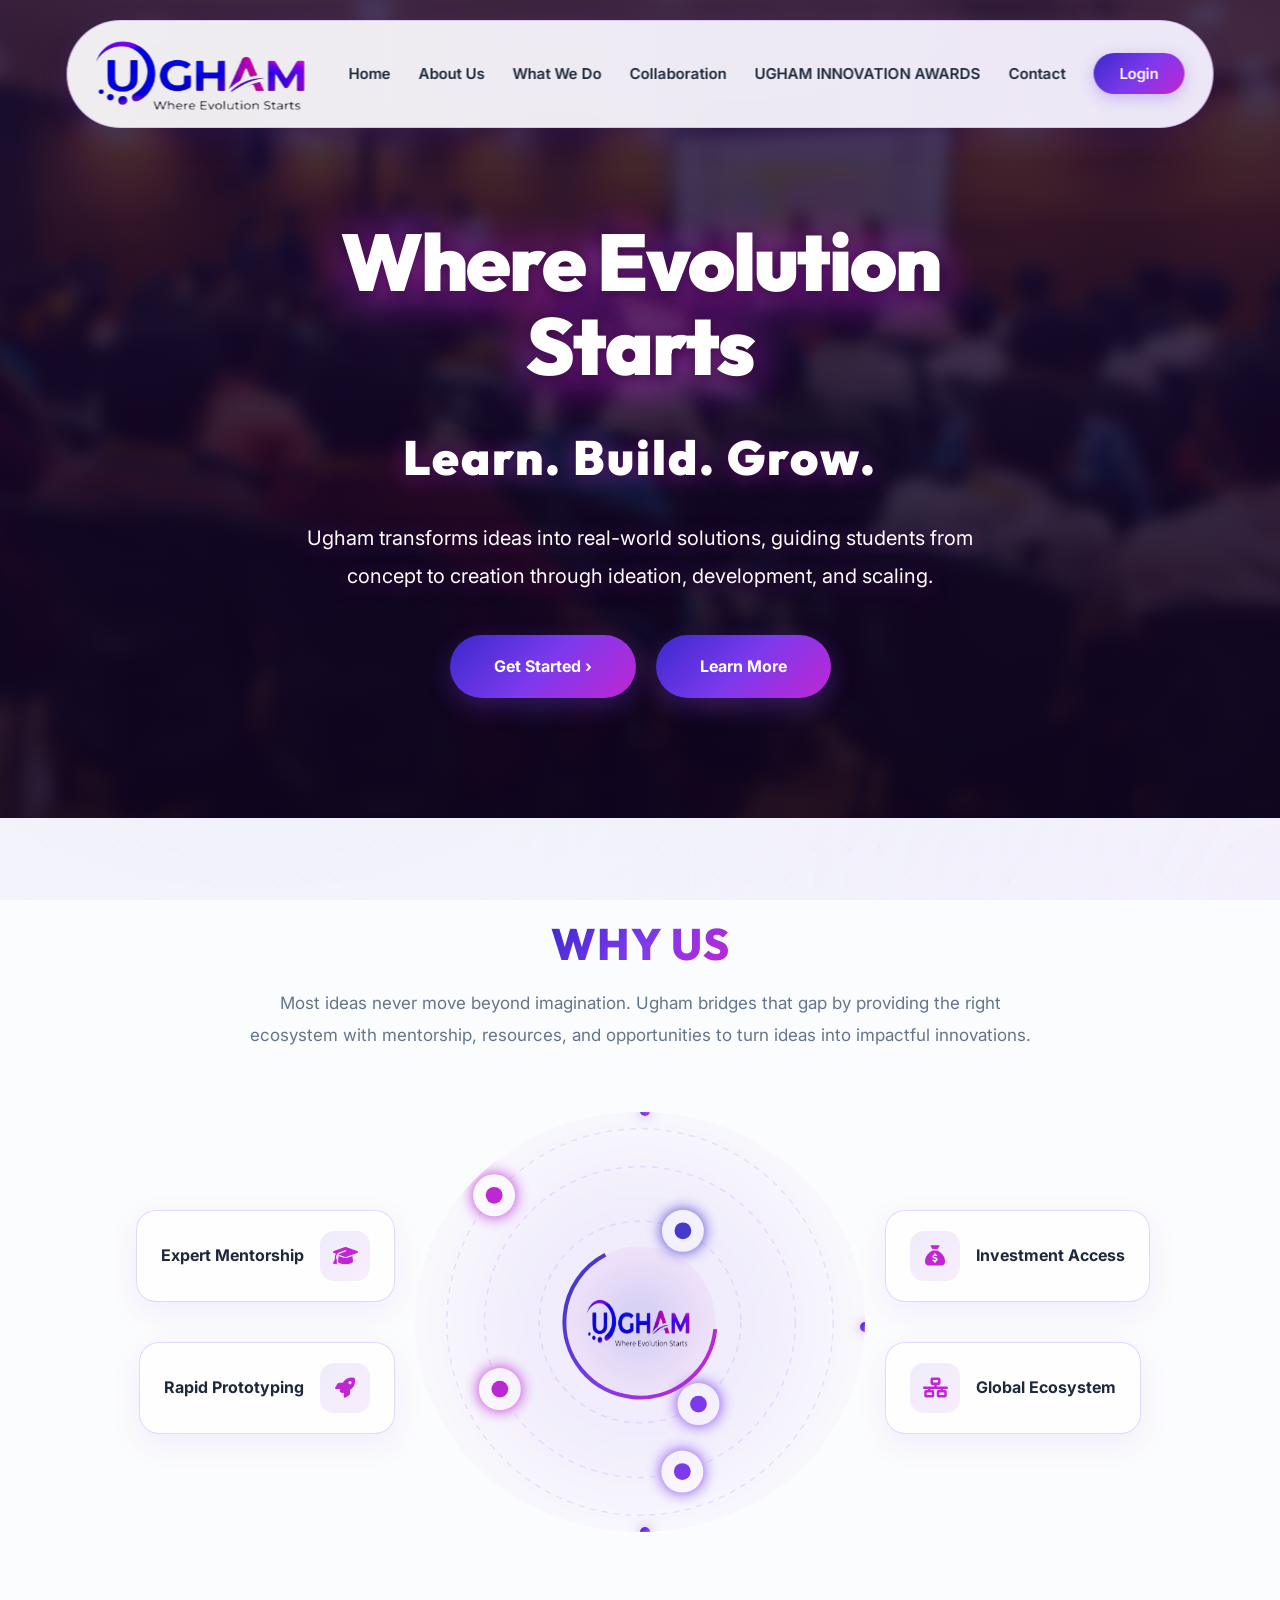
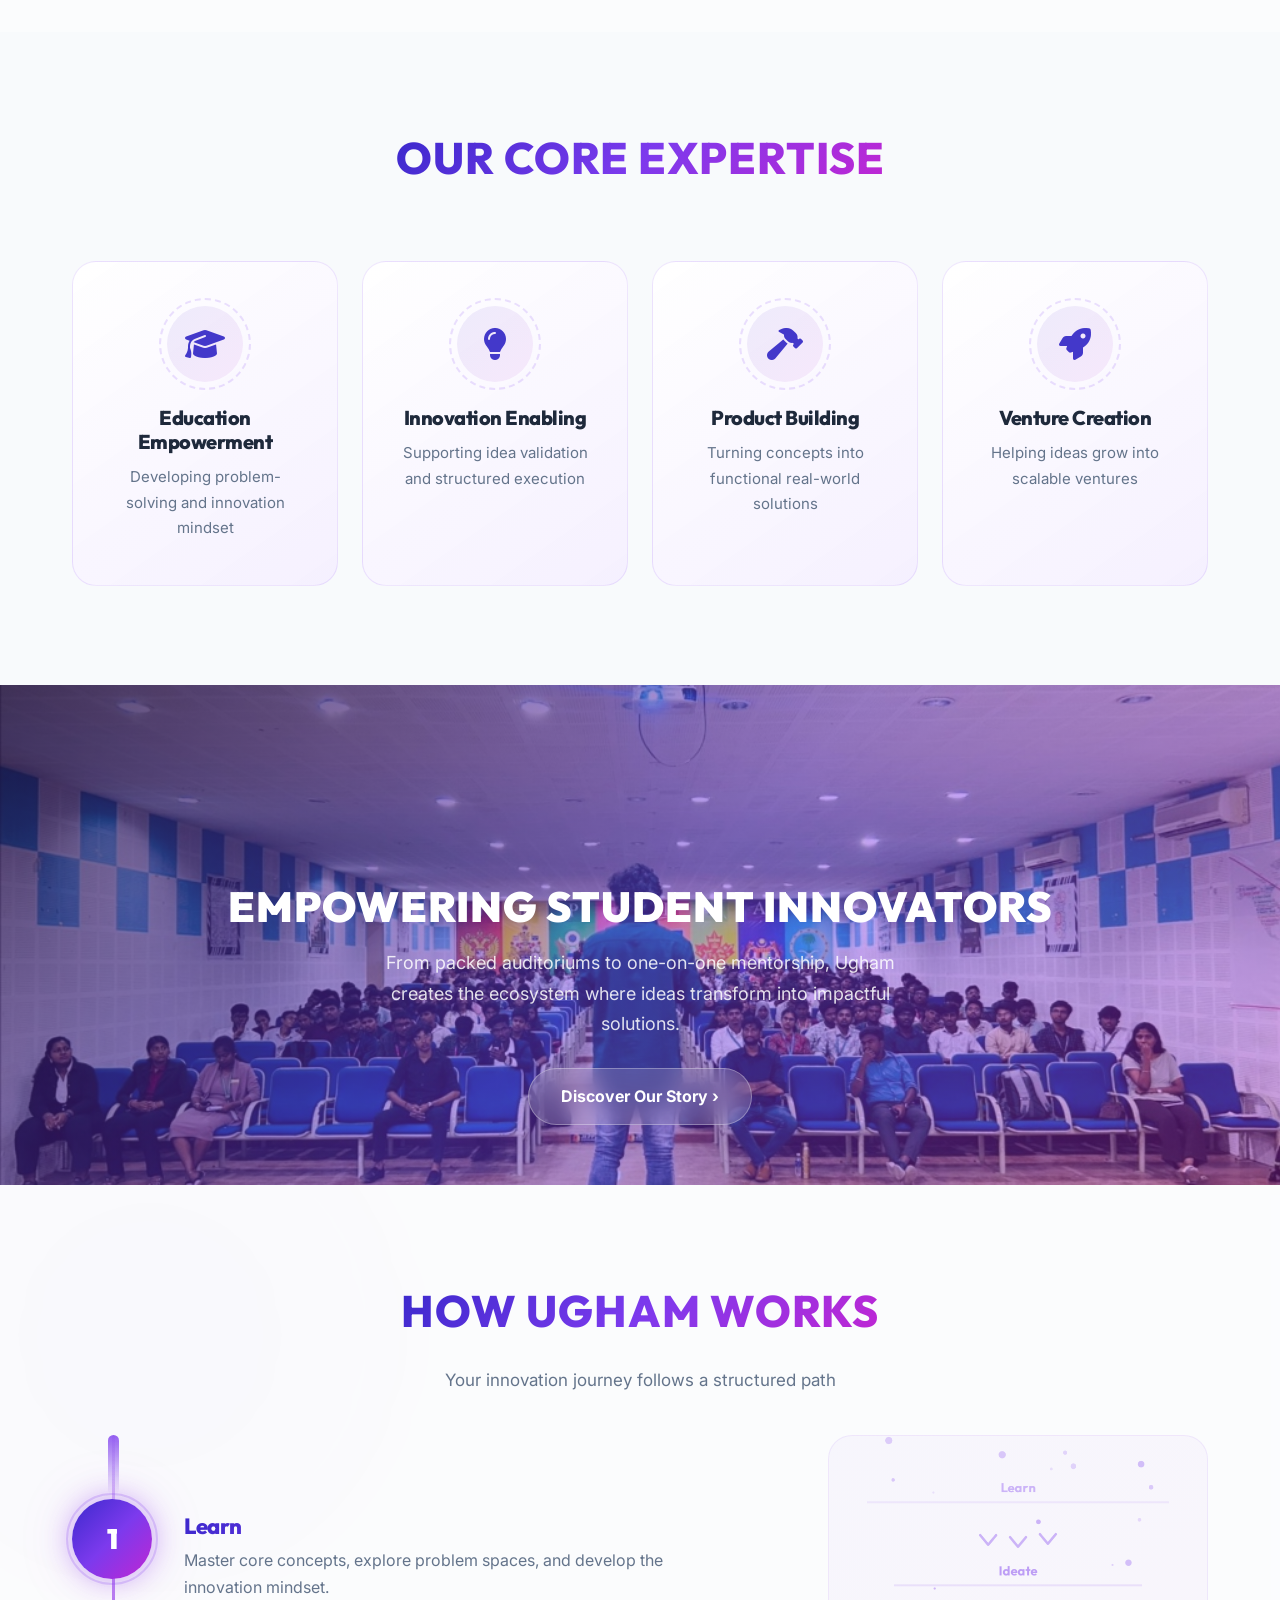
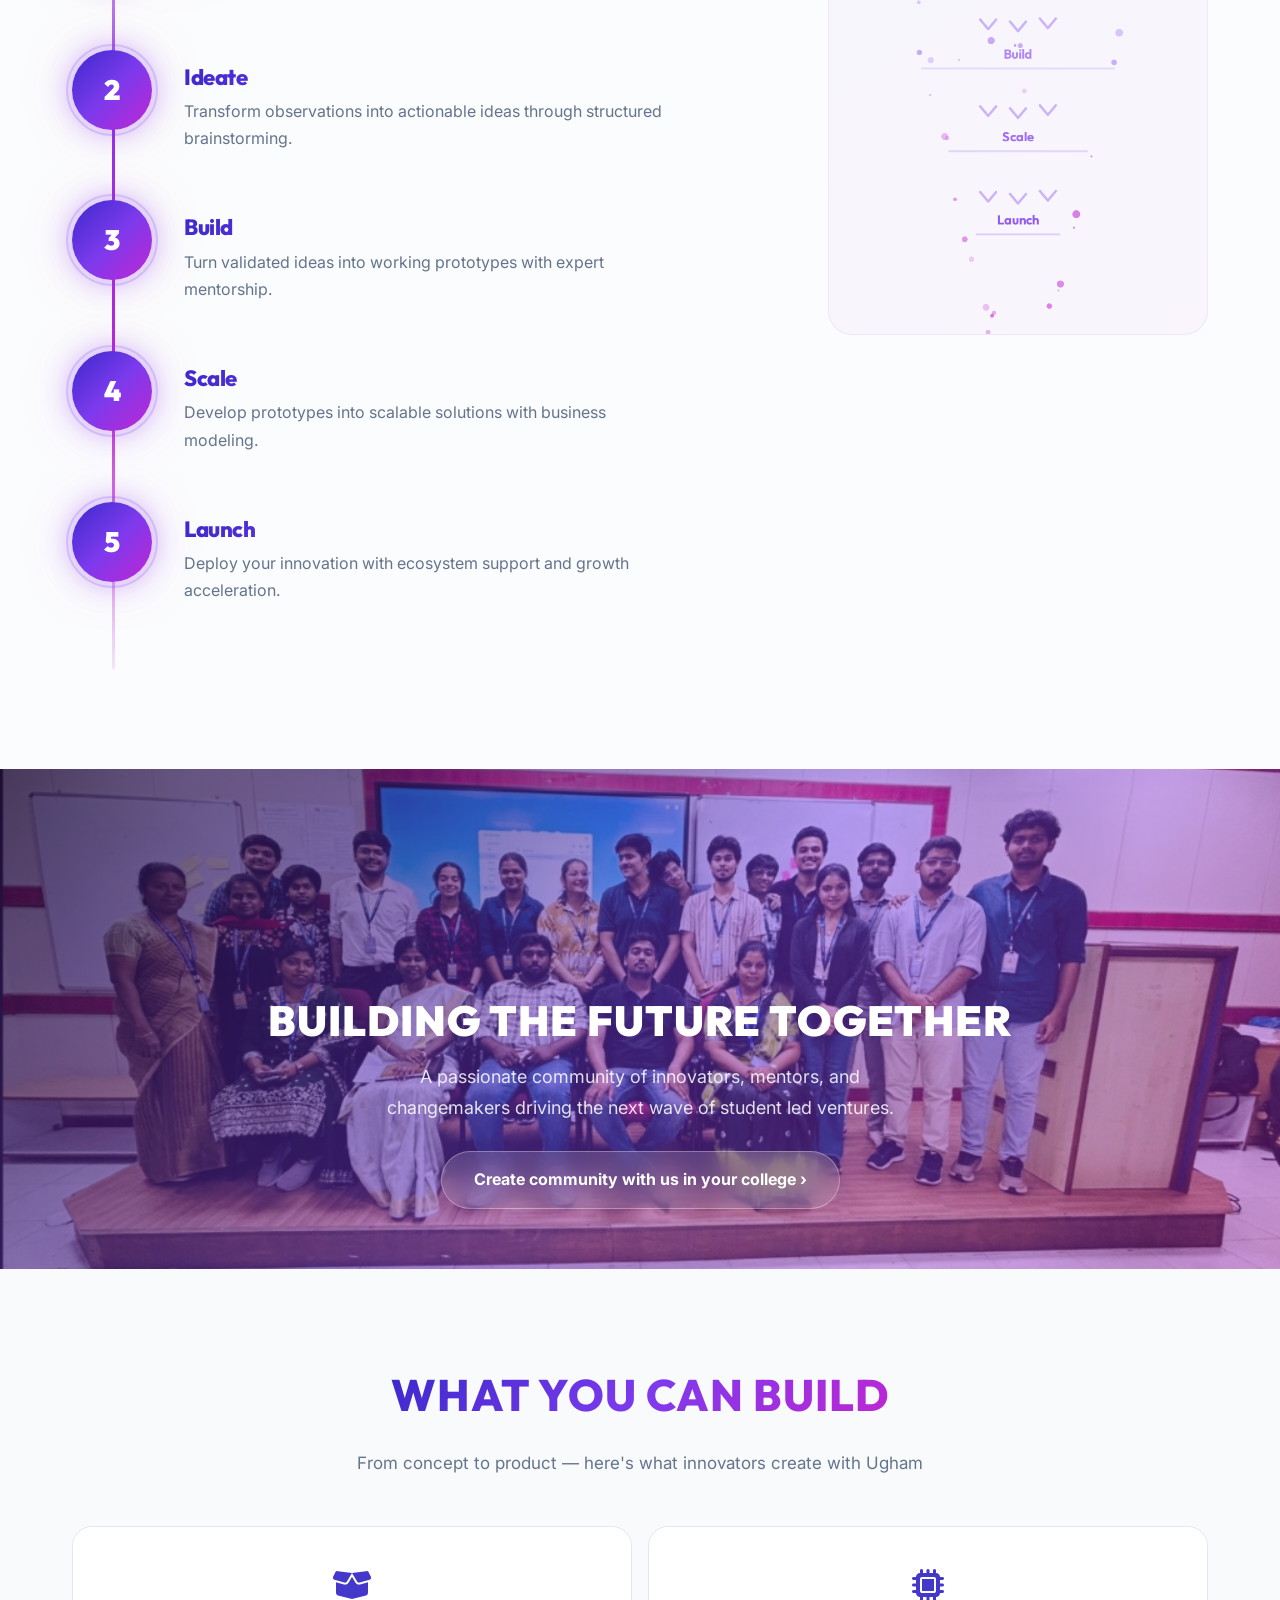
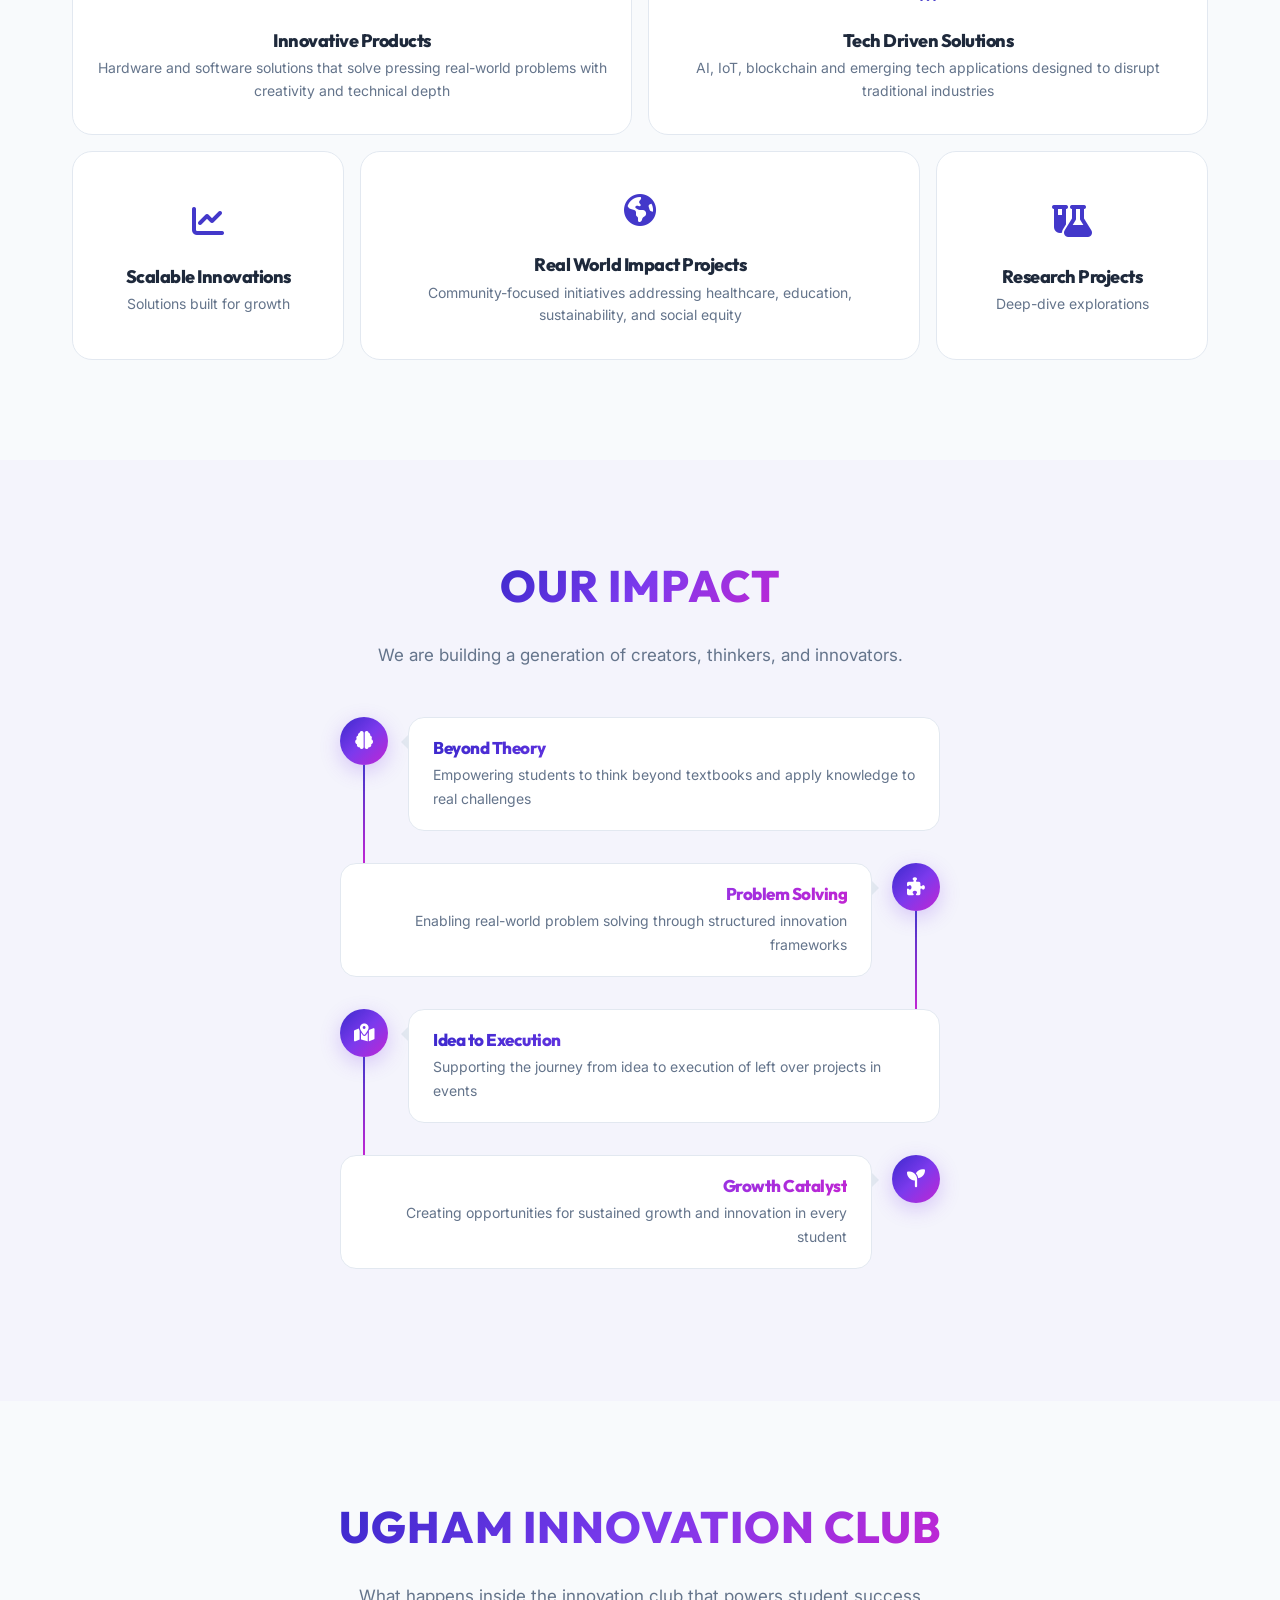
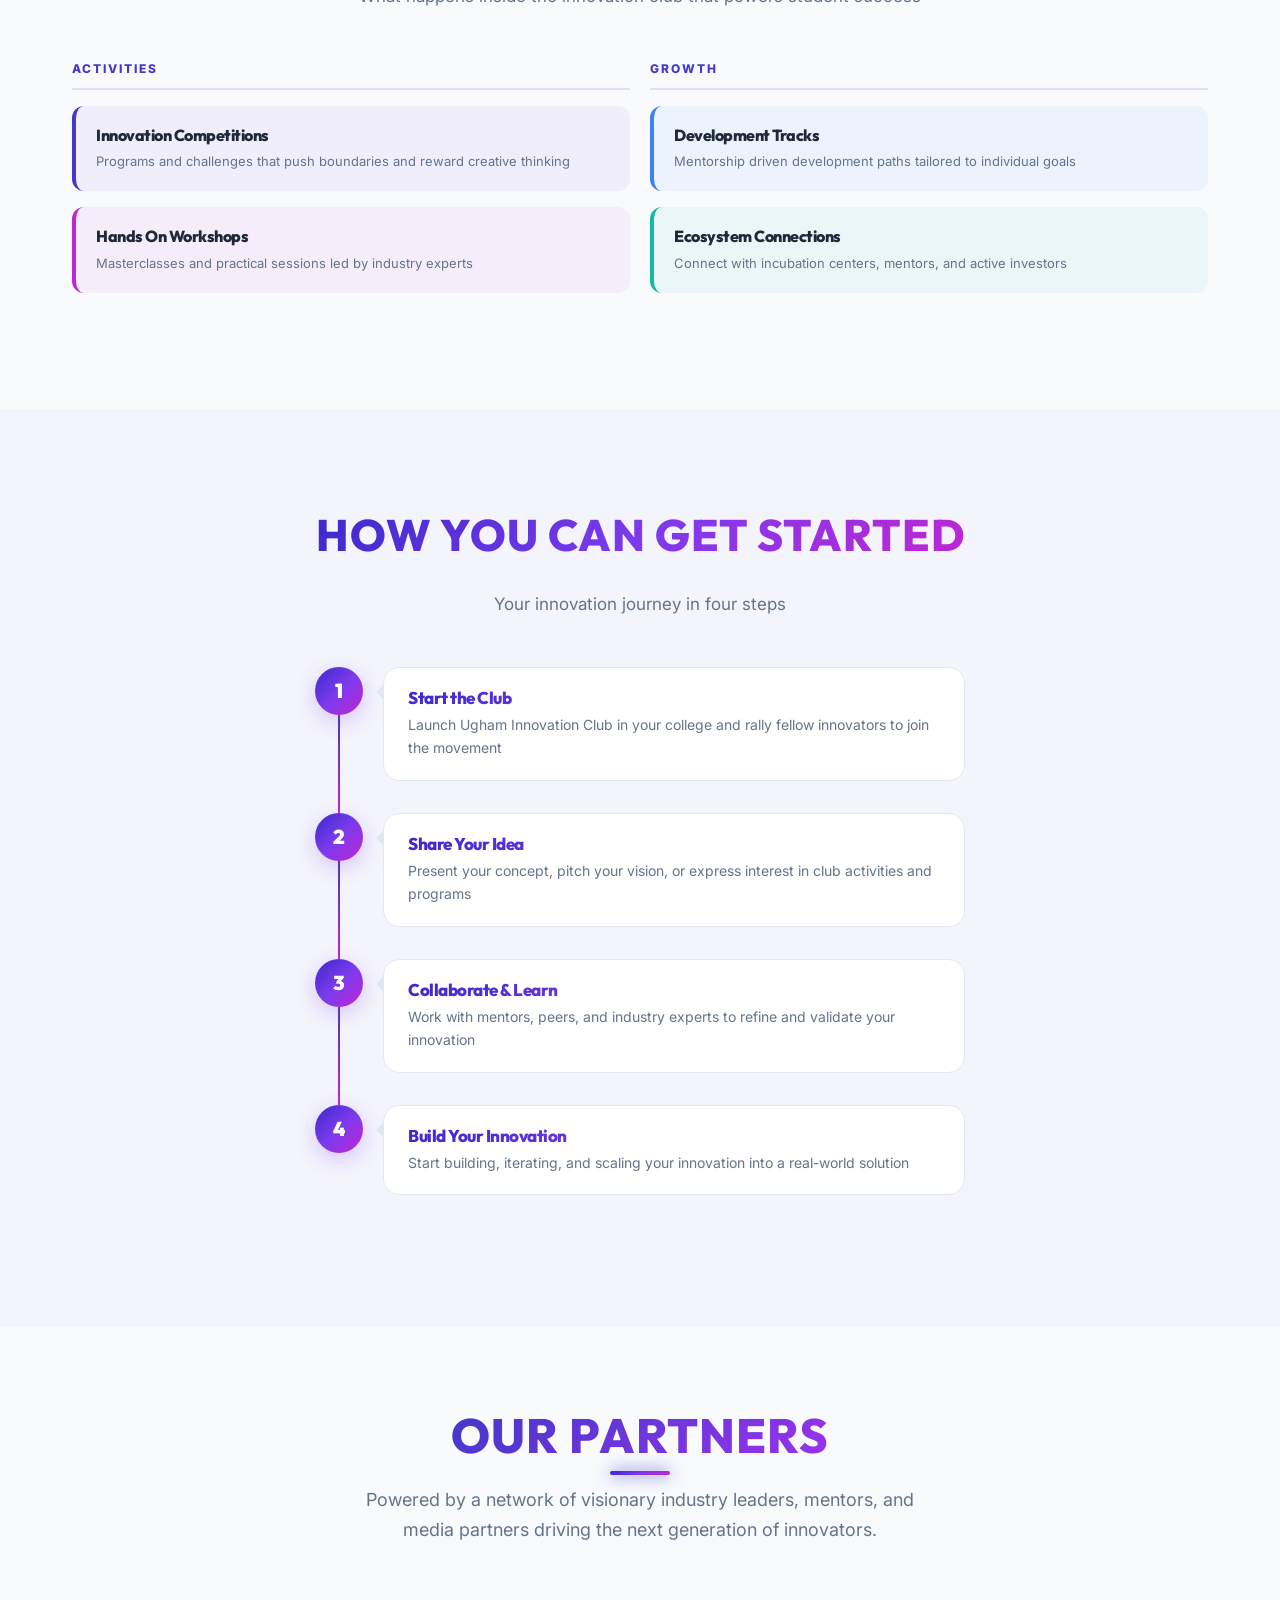
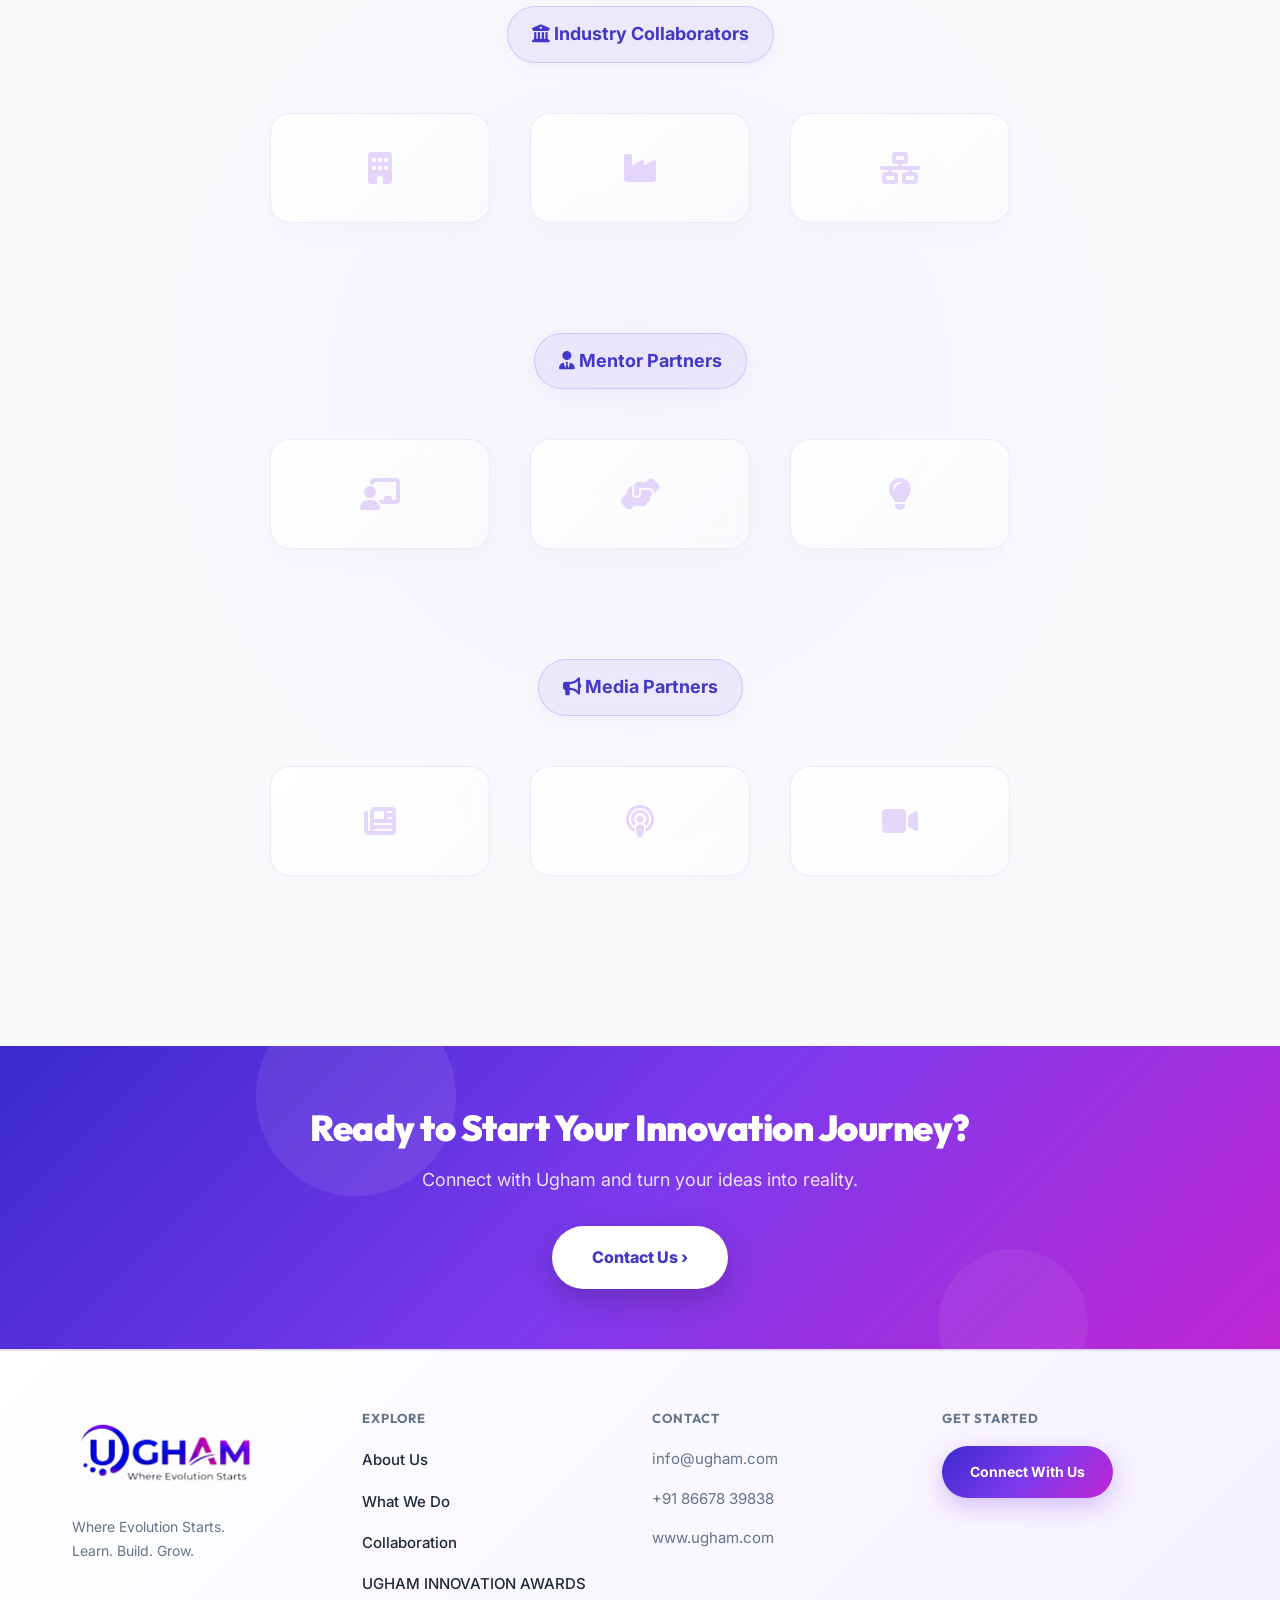
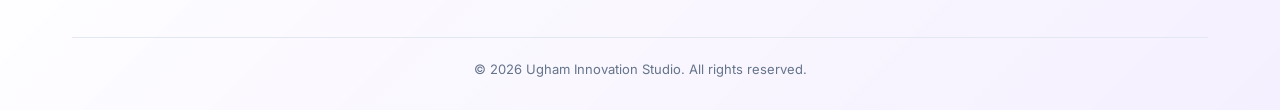
==== commit f3fd451f: "Finalize Ugham Website UI: Awards, Collaborations, animations, and clean up scripts" ====
--- a/index.html
+++ b/index.html
@@ -40,11 +40,11 @@
 <section class="page-hero" style="padding:220px 0 120px;position:relative;overflow:hidden;">
   <div class="container text-center" style="position:relative;z-index:1;">
 <h1 class="huge-text hero-evolution anim-el scale-up del-1" style="margin-bottom:24px;">Where Evolution<br>Starts</h1>
-    <p class="anim-el slide-up-fade del-2" style="font-size:clamp(28px, 4vw, 48px);font-weight:900;font-family:'Outfit',sans-serif;margin-bottom:16px;background:var(--grad-text);-webkit-background-clip:text;-webkit-text-fill-color:transparent;background-clip:text;letter-spacing:2px;">Learn. Build. Grow.</p>
+    <p class="anim-el slide-up-fade del-2" style="font-size:clamp(28px, 4vw, 48px);font-weight:900;font-family:'Outfit',sans-serif;margin:0 auto 16px;text-align:center;color:#ffffff;-webkit-text-fill-color:#ffffff;text-shadow:0 2px 25px rgba(192,38,211,0.6), 0 0 10px rgba(0,0,0,0.5);letter-spacing:2px;">Learn. Build. Grow.</p>
     <p class="anim-el slide-up-fade del-3" style="font-size:20px;color:var(--muted);max-width:680px;margin:0 auto 40px;">Ugham transforms ideas into real-world solutions, guiding students from concept to creation through ideation, development, and scaling.</p>
     <div class="anim-el fade-up del-4" style="display:flex;gap:20px;justify-content:center;flex-wrap:wrap;">
       <a href="contact.html" class="btn-primary">Get Started &#8250;</a>
-      <a href="about.html" class="btn-outline">Learn More</a>
+      <a href="about.html" class="btn-primary">Learn More</a>
     </div>
   </div>
 </section>
@@ -132,6 +132,8 @@
 
 <!-- TEAM BANNER -->
 <div class="anim-el scale-up" style="position:relative;z-index:1;">
+    <div class="section-side-anim left-anim"><img src="assets/img/logo.png" alt="" style="width:150px;"></div>
+    <div class="section-side-anim right-anim"><img src="assets/img/logo.png" alt="" style="width:120px;animation-direction:reverse;animation-duration:25s;"></div>
   <div class="photo-hero-banner">
     <img src="assets/img/team-1.jpg" alt="Ugham Team">
     <div class="banner-overlay"></div>
@@ -250,48 +252,59 @@
   </div>
 </section>
 
-<!-- PARTNER WITH US (Dual Marquee Scroll) -->
-<section style="padding:100px 0;text-align:center;">
-  <div class="container">
-    <h2 class="section-title anim-el bounce-in" style="margin-bottom:12px;">PARTNER WITH US</h2>
-    <p class="anim-el fade-up del-1" style="color:var(--muted);margin-bottom:48px;font-size:17px;max-width:600px;margin-left:auto;margin-right:auto;">Join forces with Ugham and be part of a thriving innovation ecosystem</p>
-  </div>
-  <div class="partner-scroll anim-el blur-in del-2">
-    <div class="partner-row">
-      <div class="partner-pill"><div class="pp-icon"><i class="fa-solid fa-building-columns"></i></div><div><h4>Institution Partner</h4><p>Integrate innovation programs</p></div></div>
-      <div class="partner-pill"><div class="pp-icon"><i class="fa-solid fa-industry"></i></div><div><h4>Industry Partner</h4><p>Access fresh talent pipelines</p></div></div>
-      <div class="partner-pill"><div class="pp-icon"><i class="fa-solid fa-cubes"></i></div><div><h4>Incubation Partner</h4><p>Support next-gen startups</p></div></div>
-      <div class="partner-pill"><div class="pp-icon"><i class="fa-solid fa-network-wired"></i></div><div><h4>Ecosystem Partner</h4><p>Strategic collaborations</p></div></div>
-      <div class="partner-pill"><div class="pp-icon"><i class="fa-solid fa-sack-dollar"></i></div><div><h4>Investment Partner</h4><p>Fund promising ventures</p></div></div>
-      <div class="partner-pill"><div class="pp-icon"><i class="fa-solid fa-user-tie"></i></div><div><h4>Mentor Partner</h4><p>Guide innovators</p></div></div>
-      <!-- Duplicate for loop -->
-      <div class="partner-pill"><div class="pp-icon"><i class="fa-solid fa-building-columns"></i></div><div><h4>Institution Partner</h4><p>Integrate innovation programs</p></div></div>
-      <div class="partner-pill"><div class="pp-icon"><i class="fa-solid fa-industry"></i></div><div><h4>Industry Partner</h4><p>Access fresh talent pipelines</p></div></div>
-      <div class="partner-pill"><div class="pp-icon"><i class="fa-solid fa-cubes"></i></div><div><h4>Incubation Partner</h4><p>Support next-gen startups</p></div></div>
-      <div class="partner-pill"><div class="pp-icon"><i class="fa-solid fa-network-wired"></i></div><div><h4>Ecosystem Partner</h4><p>Strategic collaborations</p></div></div>
-      <div class="partner-pill"><div class="pp-icon"><i class="fa-solid fa-sack-dollar"></i></div><div><h4>Investment Partner</h4><p>Fund promising ventures</p></div></div>
-      <div class="partner-pill"><div class="pp-icon"><i class="fa-solid fa-user-tie"></i></div><div><h4>Mentor Partner</h4><p>Guide innovators</p></div></div>
-    </div>
-    <div class="partner-row reverse">
-      <div class="partner-pill"><div class="pp-icon"><i class="fa-solid fa-brain"></i></div><div><h4>R&amp;D Partner</h4><p>Joint research initiatives</p></div></div>
-      <div class="partner-pill"><div class="pp-icon"><i class="fa-solid fa-landmark"></i></div><div><h4>Government Partner</h4><p>Policy and ecosystem support</p></div></div>
-      <div class="partner-pill"><div class="pp-icon"><i class="fa-solid fa-globe"></i></div><div><h4>Global Partner</h4><p>International expansion</p></div></div>
-      <div class="partner-pill"><div class="pp-icon"><i class="fa-solid fa-chalkboard-user"></i></div><div><h4>Training Partner</h4><p>Skill development programs</p></div></div>
-      <div class="partner-pill"><div class="pp-icon"><i class="fa-solid fa-handshake-angle"></i></div><div><h4>CSR Partner</h4><p>Social impact initiatives</p></div></div>
-      <div class="partner-pill"><div class="pp-icon"><i class="fa-solid fa-satellite-dish"></i></div><div><h4>Media Partner</h4><p>Amplify innovation stories</p></div></div>
-      <!-- Duplicate for loop -->
-      <div class="partner-pill"><div class="pp-icon"><i class="fa-solid fa-brain"></i></div><div><h4>R&amp;D Partner</h4><p>Joint research initiatives</p></div></div>
-      <div class="partner-pill"><div class="pp-icon"><i class="fa-solid fa-landmark"></i></div><div><h4>Government Partner</h4><p>Policy and ecosystem support</p></div></div>
-      <div class="partner-pill"><div class="pp-icon"><i class="fa-solid fa-globe"></i></div><div><h4>Global Partner</h4><p>International expansion</p></div></div>
-      <div class="partner-pill"><div class="pp-icon"><i class="fa-solid fa-chalkboard-user"></i></div><div><h4>Training Partner</h4><p>Skill development programs</p></div></div>
-      <div class="partner-pill"><div class="pp-icon"><i class="fa-solid fa-handshake-angle"></i></div><div><h4>CSR Partner</h4><p>Social impact initiatives</p></div></div>
-      <div class="partner-pill"><div class="pp-icon"><i class="fa-solid fa-satellite-dish"></i></div><div><h4>Media Partner</h4><p>Amplify innovation stories</p></div></div>
-    </div>
-  </div>
-  <div style="margin-top:48px;">
-    <a href="contact.html" class="btn-primary anim-el pulse-in del-3">Connect With Us &#8250;</a>
-  </div>
-</section>
+<!-- PARTNER ECOSYSTEM SECTION -->
+<div class="ecosystem-section" style="padding: 80px 0 100px;">
+  <div class="container">
+    <div class="ecosystem-header">
+      <h2 class="section-title partner-title-glow" style="font-size: clamp(32px, 5vw, 48px); margin-bottom: 20px;">OUR PARTNERS</h2>
+      <p style="color:var(--muted);font-size:18px;max-width:600px;margin:0 auto 50px;">Powered by a network of visionary industry leaders, mentors, and media partners driving the next generation of innovators.</p>
+    </div>
+  </div>
+  
+  <div class="ecosystem-track-container" style="mask-image:none;-webkit-mask-image:none;">
+    <!-- Track 1: Industry -->
+    <div class="ecosystem-track-wrapper">
+      <div class="ecosystem-track-title"><i class="fa-solid fa-building-columns"></i> Industry Collaborators</div>
+      <div class="ecosystem-track-3 pan-left">
+        <div class="partner-ghost"><i class="fa-solid fa-building"></i></div>
+        <div class="partner-ghost"><i class="fa-solid fa-industry"></i></div>
+        <div class="partner-ghost"><i class="fa-solid fa-network-wired"></i></div>
+      </div>
+    </div>
+
+    <!-- Track 2: Mentors -->
+    <div class="ecosystem-track-wrapper">
+      <div class="ecosystem-track-title" style="right: auto; left: 20px;"><i class="fa-solid fa-user-tie"></i> Mentor Partners</div>
+      <div class="ecosystem-track-3 pan-right">
+        <div class="partner-ghost"><i class="fa-solid fa-chalkboard-user"></i></div>
+        <div class="partner-ghost"><i class="fa-solid fa-handshake-angle"></i></div>
+        <div class="partner-ghost"><i class="fa-solid fa-lightbulb"></i></div>
+      </div>
+    </div>
+
+    <!-- Track 3: Media -->
+    <div class="ecosystem-track-wrapper">
+      <div class="ecosystem-track-title"><i class="fa-solid fa-bullhorn"></i> Media Partners</div>
+      <div class="ecosystem-track-3 pan-left" style="animation-duration: 15s;">
+        <div class="partner-ghost"><i class="fa-solid fa-newspaper"></i></div>
+        <div class="partner-ghost"><i class="fa-solid fa-podcast"></i></div>
+        <div class="partner-ghost"><i class="fa-solid fa-video"></i></div>
+      </div>
+    </div>
+  </div>
+</div>
+
+
+<!-- CONTACT CTA STRIP -->
+<div class="cta-contact-strip" style="background:var(--grad);padding:60px 0;text-align:center;position:relative;overflow:hidden;">
+  <div class="cta-glow-orb" style="position:absolute;top:-50px;left:20%;width:200px;height:200px;background:rgba(255,255,255,0.08);border-radius:50%;"></div>
+  <div class="cta-glow-orb" style="position:absolute;bottom:-50px;right:15%;width:150px;height:150px;background:rgba(255,255,255,0.06);border-radius:50%;"></div>
+  <div class="container" style="position:relative;z-index:1;">
+    <h3 style="color:white;font-size:clamp(24px,4vw,36px);font-weight:900;margin-bottom:16px;font-family:'Outfit',sans-serif;">Ready to Start Your Innovation Journey?</h3>
+    <p style="color:rgba(255,255,255,0.85);font-size:18px;margin-bottom:30px;">Connect with Ugham and turn your ideas into reality.</p>
+    <a href="contact.html" class="btn-primary" style="background:white;color:var(--primary);font-weight:800;padding:18px 40px;font-size:16px;box-shadow:0 10px 30px rgba(0,0,0,0.2);">Contact Us &#8250;</a>
+  </div>
+</div>
 
 <footer style="background:var(--bg);padding:60px 0 30px;border-top:1px solid var(--border);position:relative;">
   <div class="container" style="position:relative;z-index:1;">
--- a/assets/css/style.css
+++ b/assets/css/style.css
@@ -979,7 +979,7 @@
 }
 
 /* Pricing Cards (Awards Categories) */
-.pricing-grid{display:grid;grid-template-columns:repeat(2,1fr);gap:28px;max-width:700px;margin:0 auto}
+.pricing-grid{display:grid;grid-template-columns:repeat(2,1fr);gap:28px;max-width:900px;margin:0 auto}
 .price-card{border-radius:24px;overflow:hidden;border:1px solid var(--border);background:white;transition:all .4s;position:relative}
 .price-card.featured{border-color:var(--primary);box-shadow:0 12px 40px rgba(124,58,237,.15)}
 .price-card:hover{transform:translateY(-8px);box-shadow:0 20px 50px rgba(124,58,237,.12)}
@@ -1030,7 +1030,7 @@
 @media(max-width:600px){.flow-step{gap:14px}.flow-dot{width:40px;height:40px;font-size:16px}.flow-step::before{left:19px}}
 
 /* Impact Animated Grid */
-.impact-anim-grid{display:grid;grid-template-columns:repeat(2,1fr);gap:20px;max-width:700px;margin:0 auto}
+.impact-anim-grid{display:grid;grid-template-columns:repeat(2,1fr);gap:20px;max-width:900px;margin:0 auto}
 .ia-card{padding:28px 24px;border-radius:20px;background:white;border:1px solid var(--border);transition:all .5s cubic-bezier(.22,1,.36,1);position:relative;overflow:hidden}
 .ia-card::after{content:'';position:absolute;top:0;left:0;right:0;height:3px;background:var(--grad);transform:scaleX(0);transition:transform .4s;transform-origin:left}
 .ia-card:hover::after{transform:scaleX(1)}
@@ -1581,3 +1581,929 @@
   .floating-register-btn { padding: 12px; border-radius: 50px 0 0 50px; }
   .contact-glass { padding: 30px !important; }
 }
+
+/* ═══ PARTNER ECOSYSTEM INFINITE SCROLL ═══ */
+.ecosystem-section {
+    padding: 100px 0 120px;
+    background: var(--bg);
+    position: relative;
+    overflow: hidden;
+}
+.ecosystem-section::before {
+    content: '';
+    position: absolute;
+    top: 50%;
+    left: 50%;
+    transform: translate(-50%, -50%);
+    width: 80vw;
+    height: 80vw;
+    background: radial-gradient(circle, rgba(124,58,237,0.03) 0%, transparent 70%);
+    z-index: 0;
+    pointer-events: none;
+}
+.ecosystem-header {
+    text-align: center;
+    margin-bottom: 60px;
+    position: relative;
+    z-index: 1;
+}
+.ecosystem-track-container {
+    position: relative;
+    z-index: 1;
+    display: flex;
+    flex-direction: column;
+    gap: 40px;
+    /* Fade out the edges of the screen */
+    -webkit-mask-image: linear-gradient(to right, transparent, black 10%, black 90%, transparent);
+    mask-image: linear-gradient(to right, transparent, black 10%, black 90%, transparent);
+}
+.ecosystem-track-wrapper {
+    display: flex;
+    align-items: center;
+    position: relative;
+}
+.ecosystem-track-title {
+    position: absolute;
+    left: 20px;
+    z-index: 2;
+    background: rgba(255,255,255,0.8);
+    backdrop-filter: blur(10px);
+    padding: 8px 16px;
+    border-radius: 100px;
+    font-size: 14px;
+    font-weight: 700;
+    color: var(--primary);
+    border: 1px solid rgba(124,58,237,0.2);
+    box-shadow: 0 4px 15px rgba(0,0,0,0.05);
+}
+.ecosystem-track {
+    display: flex;
+    gap: 30px;
+    width: max-content;
+}
+.ecosystem-track.scroll-left {
+    animation: scroll-left 35s linear infinite;
+}
+.ecosystem-track.scroll-right {
+    animation: scroll-right 35s linear infinite;
+    flex-direction: row-reverse;
+}
+.ecosystem-track-container:hover .ecosystem-track {
+    animation-play-state: paused;
+}
+.partner-ghost {
+    width: 220px;
+    height: 100px;
+    background: linear-gradient(135deg, rgba(255,255,255,0.9), rgba(255,255,255,0.4));
+    backdrop-filter: blur(10px);
+    border: 1px solid rgba(124,58,237,0.1);
+    border-radius: 16px;
+    display: flex;
+    align-items: center;
+    justify-content: center;
+    position: relative;
+    overflow: hidden;
+    transition: all 0.4s cubic-bezier(0.2, 0.8, 0.2, 1);
+    cursor: pointer;
+    box-shadow: 0 10px 30px rgba(0,0,0,0.02);
+}
+.partner-ghost::before {
+    content: '';
+    position: absolute;
+    top: 0; left: -150%; width: 50%; height: 100%;
+    background: linear-gradient(to right, transparent, rgba(255,255,255,0.8), transparent);
+    transform: skewX(-20deg);
+    animation: shimmer 3s infinite;
+}
+.partner-ghost:hover {
+    transform: translateY(-8px) scale(1.05);
+    border-color: rgba(124,58,237,0.4);
+    box-shadow: 0 15px 40px rgba(124,58,237,0.15);
+}
+.partner-ghost i {
+    font-size: 28px;
+    color: rgba(124,58,237,0.2);
+    transition: color 0.4s ease;
+}
+.partner-ghost:hover i {
+    color: var(--primary);
+}
+
+@keyframes scroll-left {
+    0% { transform: translateX(0); }
+    100% { transform: translateX(-50%); }
+}
+@keyframes scroll-right {
+    0% { transform: translateX(0); }
+    100% { transform: translateX(50%); } /* Since it's row-reverse and max-content, we shift it */
+}
+/* Shimmer effect for ghost loading */
+@keyframes shimmer {
+    0% { left: -150%; }
+    100% { left: 250%; }
+}
+@media(max-width:768px){
+    .ecosystem-track-title {
+        position: static;
+        display: inline-block;
+        margin-bottom: 10px;
+        margin-left: 20px;
+    }
+    .ecosystem-track-wrapper {
+        flex-direction: column;
+        align-items: flex-start;
+    }
+}
+
+/* ═══ REFINED PARTNER LAYOUT (FEWER ITEMS) ═══ */
+.partner-title-glow {
+    background: linear-gradient(135deg, var(--primary), var(--secondary), #ff007f);
+    background-size: 200% auto;
+    color: transparent;
+    -webkit-background-clip: text;
+    background-clip: text;
+    -webkit-text-fill-color: transparent;
+    animation: shine-text 3s linear infinite;
+    position: relative;
+    display: inline-block;
+}
+.partner-title-glow::after {
+    content: '';
+    position: absolute;
+    bottom: -10px;
+    left: 50%;
+    transform: translateX(-50%);
+    width: 60px;
+    height: 4px;
+    background: var(--grad);
+    border-radius: 10px;
+    box-shadow: 0 0 15px var(--primary);
+}
+@keyframes shine-text {
+    to { background-position: 200% center; }
+}
+
+.partner-grid-layout {
+    display: flex;
+    flex-direction: column;
+    gap: 60px;
+}
+.partner-category {
+    display: flex;
+    flex-direction: column;
+    align-items: center;
+    gap: 24px;
+}
+.partner-cat-header {
+    background: rgba(124,58,237,0.05);
+    border: 1px solid rgba(124,58,237,0.15);
+    padding: 10px 24px;
+    border-radius: 100px;
+    font-weight: 700;
+    color: var(--primary);
+    font-size: 15px;
+    display: flex;
+    align-items: center;
+    gap: 10px;
+}
+.partner-cards-row {
+    display: flex;
+    flex-wrap: wrap;
+    justify-content: center;
+    gap: 30px;
+    width: 100%;
+}
+/* Keep the ghost card design identical */
+.partner-ghost {
+    width: 220px;
+    height: 110px;
+    background: linear-gradient(135deg, rgba(255,255,255,0.9), rgba(255,255,255,0.4));
+    backdrop-filter: blur(10px);
+    border: 1px solid rgba(124,58,237,0.1);
+    border-radius: 20px;
+    display: flex;
+    align-items: center;
+    justify-content: center;
+    position: relative;
+    overflow: hidden;
+    transition: all 0.4s cubic-bezier(0.2, 0.8, 0.2, 1);
+    cursor: pointer;
+    box-shadow: 0 10px 30px rgba(0,0,0,0.02);
+    /* Float animation so it's not totally static */
+    animation: subtle-float 6s ease-in-out infinite;
+}
+.partner-cards-row .partner-ghost:nth-child(even) {
+    animation-delay: 3s; /* Stagger float */
+}
+@keyframes subtle-float {
+    0%, 100% { transform: translateY(0); }
+    50% { transform: translateY(-10px); }
+}
+.partner-ghost::before {
+    content: '';
+    position: absolute;
+    top: 0; left: -150%; width: 50%; height: 100%;
+    background: linear-gradient(to right, transparent, rgba(255,255,255,0.8), transparent);
+    transform: skewX(-20deg);
+    animation: shimmer 3s infinite;
+}
+.partner-ghost:hover {
+    transform: translateY(-8px) scale(1.05) !important;
+    border-color: rgba(124,58,237,0.4);
+    box-shadow: 0 15px 40px rgba(124,58,237,0.15);
+    animation-play-state: paused;
+}
+.partner-ghost i {
+    font-size: 32px;
+    color: rgba(124,58,237,0.2);
+    transition: color 0.4s ease;
+}
+.partner-ghost:hover i {
+    color: var(--primary);
+}
+@media(max-width:768px){
+    .partner-ghost {
+        width: calc(50% - 15px);
+        height: 90px;
+    }
+}
+
+/* ═══ DRIFTING ANIMATION FOR EXACTLY 3 ITEMS ═══ */
+.ecosystem-track-wrapper {
+    display: flex;
+    align-items: center;
+    justify-content: center;
+    position: relative;
+    width: 100%;
+}
+.ecosystem-track-3 {
+    display: flex;
+    gap: 40px;
+    width: max-content;
+    padding: 20px 0;
+}
+.ecosystem-track-3.pan-left {
+    animation: pan-left-right 12s ease-in-out infinite alternate;
+}
+.ecosystem-track-3.pan-right {
+    animation: pan-left-right 12s ease-in-out infinite alternate-reverse;
+}
+.ecosystem-track-container:hover .ecosystem-track-3 {
+    animation-play-state: paused;
+}
+@keyframes pan-left-right {
+    0% { transform: translateX(-80px); }
+    100% { transform: translateX(80px); }
+}
+@media(max-width:768px){
+    .ecosystem-track-3 {
+        gap: 20px;
+    }
+    @keyframes pan-left-right {
+        0% { transform: translateX(-40px); }
+        100% { transform: translateX(40px); }
+    }
+}
+
+/* ═══ LATEST FIXES: HERO READABILITY & PARTNER TITLES ON TOP ═══ */
+
+/* 1. Hero Text Readability (Massive Contrast Boost) */
+.page-hero h1, .hero-section h1, .page-hero .huge-text, .hero-section .huge-text {
+    color: #ffffff !important;
+    text-shadow: 0 4px 30px rgba(0,0,0,0.9), 0 0 15px rgba(0,0,0,0.8), 0 0 5px rgba(0,0,0,0.5) !important;
+    font-weight: 900 !important;
+}
+.page-hero p:not(.anim-el.slide-up-fade), .hero-section p:not(.anim-el.slide-up-fade) {
+    color: #ffffff !important;
+    text-shadow: 0 4px 20px rgba(0,0,0,0.9), 0 0 10px rgba(0,0,0,0.8) !important;
+    font-weight: 600 !important;
+}
+.page-hero::after, .hero-section::after {
+    /* Darken the overlay dramatically to make text pop while keeping the purple vibe */
+    background: linear-gradient(to bottom, rgba(50,15,100,0.4), rgba(20,5,40,0.7)) !important;
+}
+.page-hero::before, .hero-section::before {
+    filter: blur(8px) brightness(0.35) saturate(1.2) !important;
+}
+
+/* 2. Partner Titles On Top of Floating Boxes */
+.ecosystem-track-wrapper {
+    display: flex !important;
+    flex-direction: column !important; /* Forces title to stack ON TOP of the track */
+    align-items: center !important;
+    justify-content: center !important;
+    gap: 30px !important;
+    margin-bottom: 50px !important;
+    width: 100% !important;
+    position: relative !important;
+}
+.ecosystem-track-title {
+    position: static !important; /* Removes the absolute positioning from previous iterations */
+    margin: 0 !important;
+    font-size: 18px !important;
+    padding: 12px 24px !important;
+    background: rgba(124,58,237,0.08) !important;
+    border: 1px solid rgba(124,58,237,0.2) !important;
+    box-shadow: 0 4px 15px rgba(124,58,237,0.05) !important;
+}
+
+/* ═══ HERO TITLE VISIBILITY FIX ═══ */
+.page-hero .hero-evolution, .hero-section .hero-evolution {
+    background: none !important;
+    -webkit-background-clip: unset !important;
+    background-clip: unset !important;
+    -webkit-text-fill-color: #ffffff !important;
+    color: #ffffff !important;
+    text-shadow: 0 4px 40px rgba(192,38,211,0.6), 0 2px 15px rgba(0,0,0,0.8) !important;
+    filter: drop-shadow(0px 5px 25px rgba(192,38,211,0.4)) !important;
+}
+.page-hero .huge-text, .hero-section .huge-text {
+    -webkit-text-fill-color: #ffffff !important;
+    background: none !important;
+    -webkit-background-clip: unset !important;
+    background-clip: unset !important;
+}
+/* Make the subtitle gradient text also bright */
+.page-hero p[style*="grad-text"], .hero-section p[style*="grad-text"] {
+    background: linear-gradient(90deg, #a78bfa, #e879f9, #c084fc) !important;
+    -webkit-background-clip: text !important;
+    background-clip: text !important;
+    -webkit-text-fill-color: transparent !important;
+    filter: drop-shadow(0px 0px 10px rgba(192,38,211,0.5)) !important;
+}
+
+/* ═══ HERO SUBTITLE GLOW + HOME CENTER ALIGN ═══ */
+
+/* All paragraph/subtitle text inside hero sections - bright white with purple glow */
+.page-hero p, .hero-section p,
+.page-hero .page-hero-content p,
+.hero-section .page-hero-content p {
+    color: #ffffff !important;
+    -webkit-text-fill-color: #ffffff !important;
+    background: none !important;
+    -webkit-background-clip: unset !important;
+    background-clip: unset !important;
+    text-shadow: 0 2px 20px rgba(192,38,211,0.5), 0 0 10px rgba(0,0,0,0.6) !important;
+    text-align: center !important;
+}
+
+/* Home page Learn Build Grow - center aligned under title */
+.page-hero-content, .hero-section .container {
+    text-align: center !important;
+    display: flex !important;
+    flex-direction: column !important;
+    align-items: center !important;
+}
+
+/* Buttons row inside hero - also centered */
+.page-hero .hero-buttons, .hero-section .hero-buttons {
+    justify-content: center !important;
+}
+
+/* ═══ SIDE ANIMATIONS (OUR IMPACT, GET STARTED, SERVICES) ═══ */
+
+/* Floating Ugham Logo Animation - Our Impact */
+.section-side-anim {
+    position: absolute;
+    z-index: 0;
+    pointer-events: none;
+}
+.section-side-anim img {
+    opacity: 0.04;
+    animation: logo-orbit 20s linear infinite;
+}
+.section-side-anim.left-anim {
+    left: -40px;
+    top: 20%;
+}
+.section-side-anim.right-anim {
+    right: -40px;
+    bottom: 20%;
+}
+@keyframes logo-orbit {
+    0% { transform: translateY(0) rotate(0deg) scale(1); }
+    25% { transform: translateY(-30px) rotate(90deg) scale(1.05); }
+    50% { transform: translateY(0) rotate(180deg) scale(1); }
+    75% { transform: translateY(30px) rotate(270deg) scale(0.95); }
+    100% { transform: translateY(0) rotate(360deg) scale(1); }
+}
+
+/* Pulsing Ring Animation - Get Started */
+.side-pulse-ring {
+    position: absolute;
+    border: 2px solid rgba(124,58,237,0.08);
+    border-radius: 50%;
+    animation: pulse-ring 4s ease-out infinite;
+    pointer-events: none;
+    z-index: 0;
+}
+.side-pulse-ring.ring-1 { width: 200px; height: 200px; left: -80px; top: 30%; }
+.side-pulse-ring.ring-2 { width: 160px; height: 160px; right: -60px; top: 50%; animation-delay: 1.5s; }
+.side-pulse-ring.ring-3 { width: 120px; height: 120px; left: 5%; bottom: 10%; animation-delay: 3s; }
+@keyframes pulse-ring {
+    0% { transform: scale(0.8); opacity: 0; }
+    40% { opacity: 1; }
+    100% { transform: scale(2.5); opacity: 0; }
+}
+
+/* DNA Helix Animation - Services (What We Do) */
+.side-dna-strand {
+    position: absolute;
+    z-index: 0;
+    pointer-events: none;
+    display: flex;
+    flex-direction: column;
+    gap: 20px;
+}
+.side-dna-strand.dna-left { left: -30px; top: 10%; }
+.side-dna-strand.dna-right { right: -30px; top: 25%; }
+.dna-dot {
+    width: 12px;
+    height: 12px;
+    border-radius: 50%;
+    background: rgba(124,58,237,0.06);
+    animation: dna-wave 3s ease-in-out infinite;
+}
+.dna-dot:nth-child(2) { animation-delay: 0.3s; }
+.dna-dot:nth-child(3) { animation-delay: 0.6s; }
+.dna-dot:nth-child(4) { animation-delay: 0.9s; }
+.dna-dot:nth-child(5) { animation-delay: 1.2s; }
+.dna-dot:nth-child(6) { animation-delay: 1.5s; }
+.dna-dot:nth-child(7) { animation-delay: 1.8s; }
+.dna-dot:nth-child(8) { animation-delay: 2.1s; }
+@keyframes dna-wave {
+    0%, 100% { transform: translateX(0); background: rgba(124,58,237,0.06); }
+    50% { transform: translateX(40px); background: rgba(192,38,211,0.12); }
+}
+.side-dna-strand.dna-right .dna-dot {
+    animation-name: dna-wave-rev;
+}
+@keyframes dna-wave-rev {
+    0%, 100% { transform: translateX(0); background: rgba(192,38,211,0.06); }
+    50% { transform: translateX(-40px); background: rgba(124,58,237,0.12); }
+}
+
+/* Hex Card Polish (About page Core Values) */
+.hex-grid {
+    display: grid !important;
+    grid-template-columns: repeat(auto-fit, minmax(220px, 1fr)) !important;
+    gap: 24px !important;
+    justify-items: center !important;
+}
+.hex-card {
+    border: 1px solid rgba(124,58,237,0.12) !important;
+    border-radius: 20px !important;
+    padding: 40px 24px !important;
+    background: rgba(255,255,255,0.7) !important;
+    backdrop-filter: blur(10px) !important;
+    transition: all 0.4s cubic-bezier(0.2, 0.8, 0.2, 1) !important;
+    box-shadow: 0 8px 30px rgba(0,0,0,0.03) !important;
+    position: relative !important;
+    overflow: hidden !important;
+}
+.hex-card::before {
+    content: '';
+    position: absolute;
+    top: 0; left: -150%; width: 50%; height: 100%;
+    background: linear-gradient(to right, transparent, rgba(124,58,237,0.05), transparent);
+    transform: skewX(-20deg);
+    animation: shimmer 4s infinite;
+}
+.hex-card:hover {
+    transform: translateY(-8px) !important;
+    border-color: rgba(124,58,237,0.3) !important;
+    box-shadow: 0 20px 50px rgba(124,58,237,0.12) !important;
+}
+.hx-icon {
+    width: 60px !important;
+    height: 60px !important;
+    border-radius: 16px !important;
+    background: var(--grad) !important;
+    display: flex !important;
+    align-items: center !important;
+    justify-content: center !important;
+    margin: 0 auto 20px !important;
+    box-shadow: 0 8px 20px rgba(124,58,237,0.25) !important;
+}
+.hx-icon i {
+    color: white !important;
+    font-size: 22px !important;
+}
+
+@media(max-width:768px){
+    .section-side-anim, .side-pulse-ring, .side-dna-strand { display: none; }
+}
+
+/* ═══ SIDE-BY-SIDE UI/UX ELEMENTS ═══ */
+
+/* 1. Impact Dashboard (Index) */
+.impact-dashboard-ui {
+    background: rgba(255,255,255,0.02);
+    border: 1px solid rgba(124,58,237,0.15);
+    border-radius: 24px;
+    padding: 40px;
+    position: relative;
+    box-shadow: 0 20px 50px rgba(0,0,0,0.2);
+    backdrop-filter: blur(10px);
+    overflow: hidden;
+}
+.impact-dashboard-ui::before {
+    content: ''; position: absolute; top: -50px; right: -50px; width: 150px; height: 150px;
+    background: var(--primary); filter: blur(60px); opacity: 0.3; border-radius: 50%;
+}
+.stat-widget {
+    background: linear-gradient(135deg, rgba(124,58,237,0.1), rgba(192,38,211,0.05));
+    border: 1px solid rgba(124,58,237,0.2);
+    border-radius: 16px;
+    padding: 24px;
+    display: flex;
+    align-items: center;
+    gap: 20px;
+    margin-bottom: 20px;
+    transform: translateX(50px);
+    opacity: 0;
+    animation: slide-in-stat 0.8s forwards ease-out;
+}
+.stat-widget:nth-child(2) { animation-delay: 0.2s; }
+.stat-widget:nth-child(3) { animation-delay: 0.4s; margin-bottom: 0; }
+@keyframes slide-in-stat {
+    to { transform: translateX(0); opacity: 1; }
+}
+.stat-icon {
+    width: 60px; height: 60px; border-radius: 50%; background: var(--grad);
+    display: flex; align-items: center; justify-content: center; font-size: 24px; color: white;
+    box-shadow: 0 10px 20px rgba(192,38,211,0.3);
+}
+.stat-info h3 { font-size: 32px; font-weight: 900; color: white; margin-bottom: 4px; }
+.stat-info p { color: var(--muted); font-size: 14px; text-transform: uppercase; letter-spacing: 1px; margin: 0; }
+
+/* 2. Launchpad Orbit UI (Get Started) */
+.launchpad-ui {
+    position: relative;
+    height: 400px;
+    display: flex;
+    align-items: center;
+    justify-content: center;
+}
+.launch-core {
+    width: 100px; height: 100px; border-radius: 50%; background: var(--grad);
+    display: flex; align-items: center; justify-content: center; font-size: 36px; color: white;
+    z-index: 5; box-shadow: 0 0 40px rgba(192,38,211,0.6);
+    animation: core-pulse 2s infinite alternate;
+}
+@keyframes core-pulse {
+    0% { transform: scale(1); box-shadow: 0 0 20px rgba(192,38,211,0.4); }
+    100% { transform: scale(1.1); box-shadow: 0 0 60px rgba(192,38,211,0.8); }
+}
+.orbit-ring {
+    position: absolute; border-radius: 50%;
+    border: 1px dashed rgba(124,58,237,0.4);
+    animation: spin-ring linear infinite;
+}
+.orbit-ring.r1 { width: 220px; height: 220px; animation-duration: 15s; }
+.orbit-ring.r2 { width: 340px; height: 340px; animation-duration: 25s; animation-direction: reverse; border-style: solid; border-color: rgba(192,38,211,0.1); }
+.orbit-node {
+    position: absolute; width: 40px; height: 40px; border-radius: 50%;
+    background: #1e1e1e; border: 2px solid var(--primary);
+    display: flex; align-items: center; justify-content: center; color: white; font-size: 14px;
+}
+.orbit-ring.r1 .orbit-node { top: -20px; left: 50%; transform: translateX(-50%); }
+.orbit-ring.r2 .orbit-node { bottom: 20%; right: -15px; border-color: var(--secondary); }
+@keyframes spin-ring { 100% { transform: rotate(360deg); } }
+
+/* 3. Floating Tech Stack (Services) */
+.services-ui-stack {
+    position: relative;
+    height: 450px;
+}
+.tech-card {
+    position: absolute;
+    background: rgba(255,255,255,0.05);
+    backdrop-filter: blur(12px);
+    border: 1px solid rgba(124,58,237,0.3);
+    border-radius: 16px;
+    padding: 20px;
+    display: flex;
+    align-items: center;
+    gap: 15px;
+    color: white;
+    font-weight: 600;
+    box-shadow: 0 15px 35px rgba(0,0,0,0.2);
+    animation: float-card 6s ease-in-out infinite;
+    cursor: pointer;
+    transition: all 0.3s;
+}
+.tech-card:hover { background: rgba(124,58,237,0.2); transform: scale(1.05) !important; z-index: 10; }
+.tech-card i { font-size: 24px; color: var(--secondary); }
+.tc-1 { top: 10%; left: 10%; animation-delay: 0s; }
+.tc-2 { top: 40%; right: 5%; animation-delay: 1.5s; }
+.tc-3 { bottom: 20%; left: 15%; animation-delay: 3s; }
+@keyframes float-card {
+    0%, 100% { transform: translateY(0px); }
+    50% { transform: translateY(-20px); }
+}
+
+@media(max-width: 768px) {
+    .launchpad-ui, .services-ui-stack { height: 300px; margin-top: 40px; }
+    .impact-dashboard-ui { margin-top: 40px; padding: 20px; }
+}
+
+/* ═══ UPDATED UI/UX ELEMENTS ═══ */
+
+/* 1. Services Tech Stack - Entire container floats & darker cards */
+.services-ui-stack {
+    position: relative;
+    height: 450px;
+    animation: float-container 8s ease-in-out infinite; /* Whole thing floats */
+}
+@keyframes float-container {
+    0%, 100% { transform: translateY(0); }
+    50% { transform: translateY(-30px); }
+}
+.tech-card {
+    position: absolute;
+    /* Match contact page / dark theme solid colors */
+    background: #11051F !important;
+    border: 1px solid rgba(124,58,237,0.4) !important;
+    border-radius: 16px;
+    padding: 24px 30px;
+    display: flex;
+    align-items: center;
+    gap: 15px;
+    color: white;
+    font-weight: 700;
+    box-shadow: 0 20px 40px rgba(0,0,0,0.4), inset 0 0 20px rgba(124,58,237,0.1);
+    cursor: pointer;
+    transition: all 0.4s cubic-bezier(0.2, 0.8, 0.2, 1);
+}
+.tech-card i { font-size: 24px; color: var(--primary); }
+
+/* 2. Professional Matrix UI for "Get Started" */
+.matrix-ui {
+    display: grid;
+    grid-template-columns: repeat(3, 1fr);
+    gap: 15px;
+    padding: 30px;
+    background: rgba(255,255,255,0.02);
+    border: 1px solid rgba(124,58,237,0.1);
+    border-radius: 24px;
+    box-shadow: 0 20px 50px rgba(0,0,0,0.2);
+    position: relative;
+    overflow: hidden;
+}
+.matrix-ui::after {
+    content: ''; position: absolute; top: 0; left: 0; right: 0; bottom: 0;
+    background: radial-gradient(circle at center, rgba(124,58,237,0.1), transparent 70%);
+    pointer-events: none;
+}
+.matrix-node {
+    aspect-ratio: 1;
+    background: #11051F;
+    border: 1px solid rgba(124,58,237,0.2);
+    border-radius: 12px;
+    display: flex; align-items: center; justify-content: center;
+    font-size: 24px; color: rgba(255,255,255,0.3);
+    position: relative;
+    overflow: hidden;
+    transition: all 0.3s;
+}
+.matrix-node::before {
+    content: ''; position: absolute; bottom: 0; left: 0; width: 100%; height: 2px;
+    background: var(--primary); transform: scaleX(0); transition: 0.3s;
+}
+.matrix-node:hover, .matrix-node.active {
+    border-color: rgba(124,58,237,0.8);
+    color: white;
+    box-shadow: 0 0 30px rgba(124,58,237,0.3);
+    transform: translateY(-5px);
+}
+.matrix-node:hover::before, .matrix-node.active::before { transform: scaleX(1); }
+
+/* Matrix Animation Sequence */
+@keyframes matrix-pulse {
+    0%, 100% { border-color: rgba(124,58,237,0.2); color: rgba(255,255,255,0.3); box-shadow: none; }
+    10% { border-color: rgba(124,58,237,0.8); color: white; box-shadow: 0 0 20px rgba(124,58,237,0.4); }
+}
+.mn-1 { animation: matrix-pulse 4s infinite 0s; }
+.mn-2 { animation: matrix-pulse 4s infinite 0.5s; }
+.mn-3 { animation: matrix-pulse 4s infinite 1.0s; }
+.mn-4 { animation: matrix-pulse 4s infinite 1.5s; }
+.mn-5 { animation: matrix-pulse 4s infinite 2.0s; }
+.mn-6 { animation: matrix-pulse 4s infinite 2.5s; }
+
+/* ═══ NEW CREATIVE VISUAL UI ═══ */
+
+/* Revert Tech Cards to Glass Theme */
+.tech-card {
+    background: rgba(255,255,255,0.05) !important;
+    backdrop-filter: blur(12px) !important;
+    border: 1px solid rgba(124,58,237,0.3) !important;
+}
+
+/* Our Impact - Orbital Network UI */
+.impact-orbit-ui {
+    position: relative;
+    height: 400px;
+    display: flex;
+    align-items: center;
+    justify-content: center;
+}
+.impact-core {
+    width: 120px; height: 120px;
+    background: radial-gradient(circle, rgba(192,38,211,0.2), transparent);
+    border: 1px solid rgba(192,38,211,0.4);
+    border-radius: 50%;
+    display: flex; align-items: center; justify-content: center;
+    box-shadow: 0 0 50px rgba(192,38,211,0.4);
+    animation: core-breathe 3s ease-in-out infinite alternate;
+    z-index: 5;
+}
+.impact-core img { width: 80px; }
+@keyframes core-breathe {
+    100% { transform: scale(1.1); box-shadow: 0 0 80px rgba(192,38,211,0.6); }
+}
+.satellite-path {
+    position: absolute;
+    border: 1px dashed rgba(124,58,237,0.3);
+    border-radius: 50%;
+    animation: spin-path linear infinite;
+}
+.sp-1 { width: 250px; height: 250px; animation-duration: 12s; }
+.sp-2 { width: 350px; height: 350px; animation-duration: 18s; animation-direction: reverse; border-color: rgba(192,38,211,0.2); }
+.satellite {
+    position: absolute;
+    width: 24px; height: 24px; border-radius: 50%;
+    background: var(--grad);
+    box-shadow: 0 0 20px rgba(124,58,237,0.8);
+    display: flex; align-items: center; justify-content: center;
+    font-size: 10px; color: white;
+}
+.sp-1 .satellite { top: -12px; left: 50%; transform: translateX(-50%); }
+.sp-2 .satellite { bottom: 20%; right: -10px; background: #c026d3; }
+@keyframes spin-path { 100% { transform: rotate(360deg); } }
+
+
+/* Get Started - Floating Hex Grid UI */
+.hex-visual-ui {
+    position: relative;
+    height: 400px;
+    display: flex;
+    align-items: center;
+    justify-content: center;
+    animation: float-container 6s ease-in-out infinite;
+}
+.hex-cluster {
+    position: relative;
+    width: 300px; height: 300px;
+}
+.visual-hex {
+    position: absolute;
+    width: 80px; height: 92px;
+    background: rgba(255,255,255,0.03);
+    backdrop-filter: blur(8px);
+    border: 1px solid rgba(124,58,237,0.4);
+    clip-path: polygon(50% 0%, 100% 25%, 100% 75%, 50% 100%, 0% 75%, 0% 25%);
+    display: flex; align-items: center; justify-content: center;
+    font-size: 24px; color: var(--primary);
+    transition: all 0.3s;
+    animation: hex-glow 4s infinite alternate;
+}
+.visual-hex:hover { background: rgba(124,58,237,0.2); transform: scale(1.1); color: white; z-index: 10; }
+@keyframes hex-glow { 100% { box-shadow: 0 0 30px rgba(124,58,237,0.5); border-color: rgba(192,38,211,0.6); } }
+
+.vh-1 { top: 50%; left: 50%; transform: translate(-50%, -50%); animation-delay: 0s; background: rgba(124,58,237,0.15); color: white;}
+.vh-2 { top: 15%; left: 50%; transform: translateX(-50%); animation-delay: 0.5s; }
+.vh-3 { bottom: 15%; left: 50%; transform: translateX(-50%); animation-delay: 1.0s; }
+.vh-4 { top: 32%; left: 15%; animation-delay: 1.5s; }
+.vh-5 { top: 32%; right: 15%; animation-delay: 2.0s; }
+.vh-6 { bottom: 32%; left: 15%; animation-delay: 2.5s; }
+.vh-7 { bottom: 32%; right: 15%; animation-delay: 3.0s; }
+
+/* ═══ TECH CARD FIX ═══ */
+.tech-card {
+    background: var(--grad) !important;
+    border: none !important;
+    border-radius: 50px !important;
+    color: white !important;
+    padding: 16px 32px !important;
+    box-shadow: 0 15px 35px rgba(124,58,237,0.4) !important;
+}
+.tech-card i { color: white !important; }
+
+/* ═══ TALL SIDE UI ANIMATIONS ═══ */
+
+/* 1. Impact Monolith UI */
+.impact-monolith-ui {
+    position: relative;
+    height: 100%;
+    min-height: 500px;
+    display: flex;
+    align-items: center;
+    justify-content: center;
+    gap: 20px;
+}
+.monolith {
+    width: 80px;
+    height: 300px;
+    background: rgba(255,255,255,0.03);
+    backdrop-filter: blur(10px);
+    border: 1px solid rgba(124,58,237,0.3);
+    border-radius: 40px;
+    position: relative;
+    overflow: hidden;
+    box-shadow: 0 20px 40px rgba(0,0,0,0.2);
+    animation: float-monolith 8s ease-in-out infinite alternate;
+}
+.monolith.m-1 { height: 250px; animation-delay: 0s; }
+.monolith.m-2 { height: 400px; animation-delay: -2s; background: rgba(124,58,237,0.1); border-color: rgba(192,38,211,0.5); }
+.monolith.m-3 { height: 300px; animation-delay: -4s; }
+
+.light-streak {
+    position: absolute;
+    width: 100%;
+    height: 100px;
+    background: linear-gradient(to bottom, transparent, var(--primary), transparent);
+    opacity: 0.6;
+    filter: blur(10px);
+    animation: streak-run 4s linear infinite;
+}
+.m-2 .light-streak { background: linear-gradient(to bottom, transparent, #c026d3, transparent); animation-duration: 3s; animation-direction: reverse; }
+.m-3 .light-streak { animation-duration: 5s; animation-delay: 1s; }
+
+@keyframes float-monolith {
+    0% { transform: translateY(-30px); }
+    100% { transform: translateY(30px); }
+}
+@keyframes streak-run {
+    0% { top: -150px; }
+    100% { top: 150%; }
+}
+
+/* 2. Quantum Energy UI (Get Started) */
+.gs-quantum-ui {
+    position: relative;
+    height: 100%;
+    min-height: 550px;
+    display: flex;
+    flex-direction: column;
+    align-items: center;
+    justify-content: space-between;
+    padding: 40px 0;
+}
+.energy-beam {
+    position: absolute;
+    top: 0; bottom: 0; left: 50%;
+    width: 4px;
+    transform: translateX(-50%);
+    background: linear-gradient(to bottom, transparent, rgba(124,58,237,0.8), rgba(192,38,211,0.8), transparent);
+    box-shadow: 0 0 30px rgba(192,38,211,0.6);
+}
+.energy-particle {
+    position: absolute;
+    left: 50%;
+    width: 12px; height: 12px; border-radius: 50%;
+    background: white;
+    transform: translateX(-50%);
+    box-shadow: 0 0 20px white, 0 0 40px var(--secondary);
+    animation: particle-rise 3s ease-in infinite;
+}
+.ep-2 { animation-delay: 1.5s; width: 8px; height: 8px; }
+
+@keyframes particle-rise {
+    0% { bottom: 0; opacity: 0; }
+    20% { opacity: 1; }
+    80% { opacity: 1; }
+    100% { bottom: 100%; opacity: 0; }
+}
+
+.q-node {
+    width: 64px; height: 64px;
+    border-radius: 50%;
+    background: #11051F;
+    border: 2px solid var(--primary);
+    display: flex; align-items: center; justify-content: center;
+    font-size: 24px; color: white;
+    position: relative;
+    z-index: 2;
+    box-shadow: 0 0 25px rgba(124,58,237,0.4);
+    animation: node-pulse 2s infinite alternate;
+}
+.qn-2 { border-color: var(--secondary); animation-delay: -0.5s; }
+.qn-3 { border-color: var(--primary); animation-delay: -1s; }
+.qn-4 { border-color: var(--secondary); animation-delay: -1.5s; }
+
+@keyframes node-pulse {
+    100% { transform: scale(1.15); box-shadow: 0 0 40px rgba(192,38,211,0.8); }
+}
+
+@media(max-width: 768px) {
+    .impact-monolith-ui, .gs-quantum-ui { min-height: 300px; height: 300px; margin: 40px 0; }
+}
+
+@keyframes floatCard {
+    0% { transform: translateY(0); }
+    50% { transform: translateY(-12px); box-shadow:0 25px 50px rgba(124,58,237,.15); }
+    100% { transform: translateY(0); }
+}
+.price-card { animation: floatCard 6s ease-in-out infinite; border: 1px solid rgba(124,58,237, 0.2); }
+.price-card:nth-child(2) { animation-delay: 3s; }
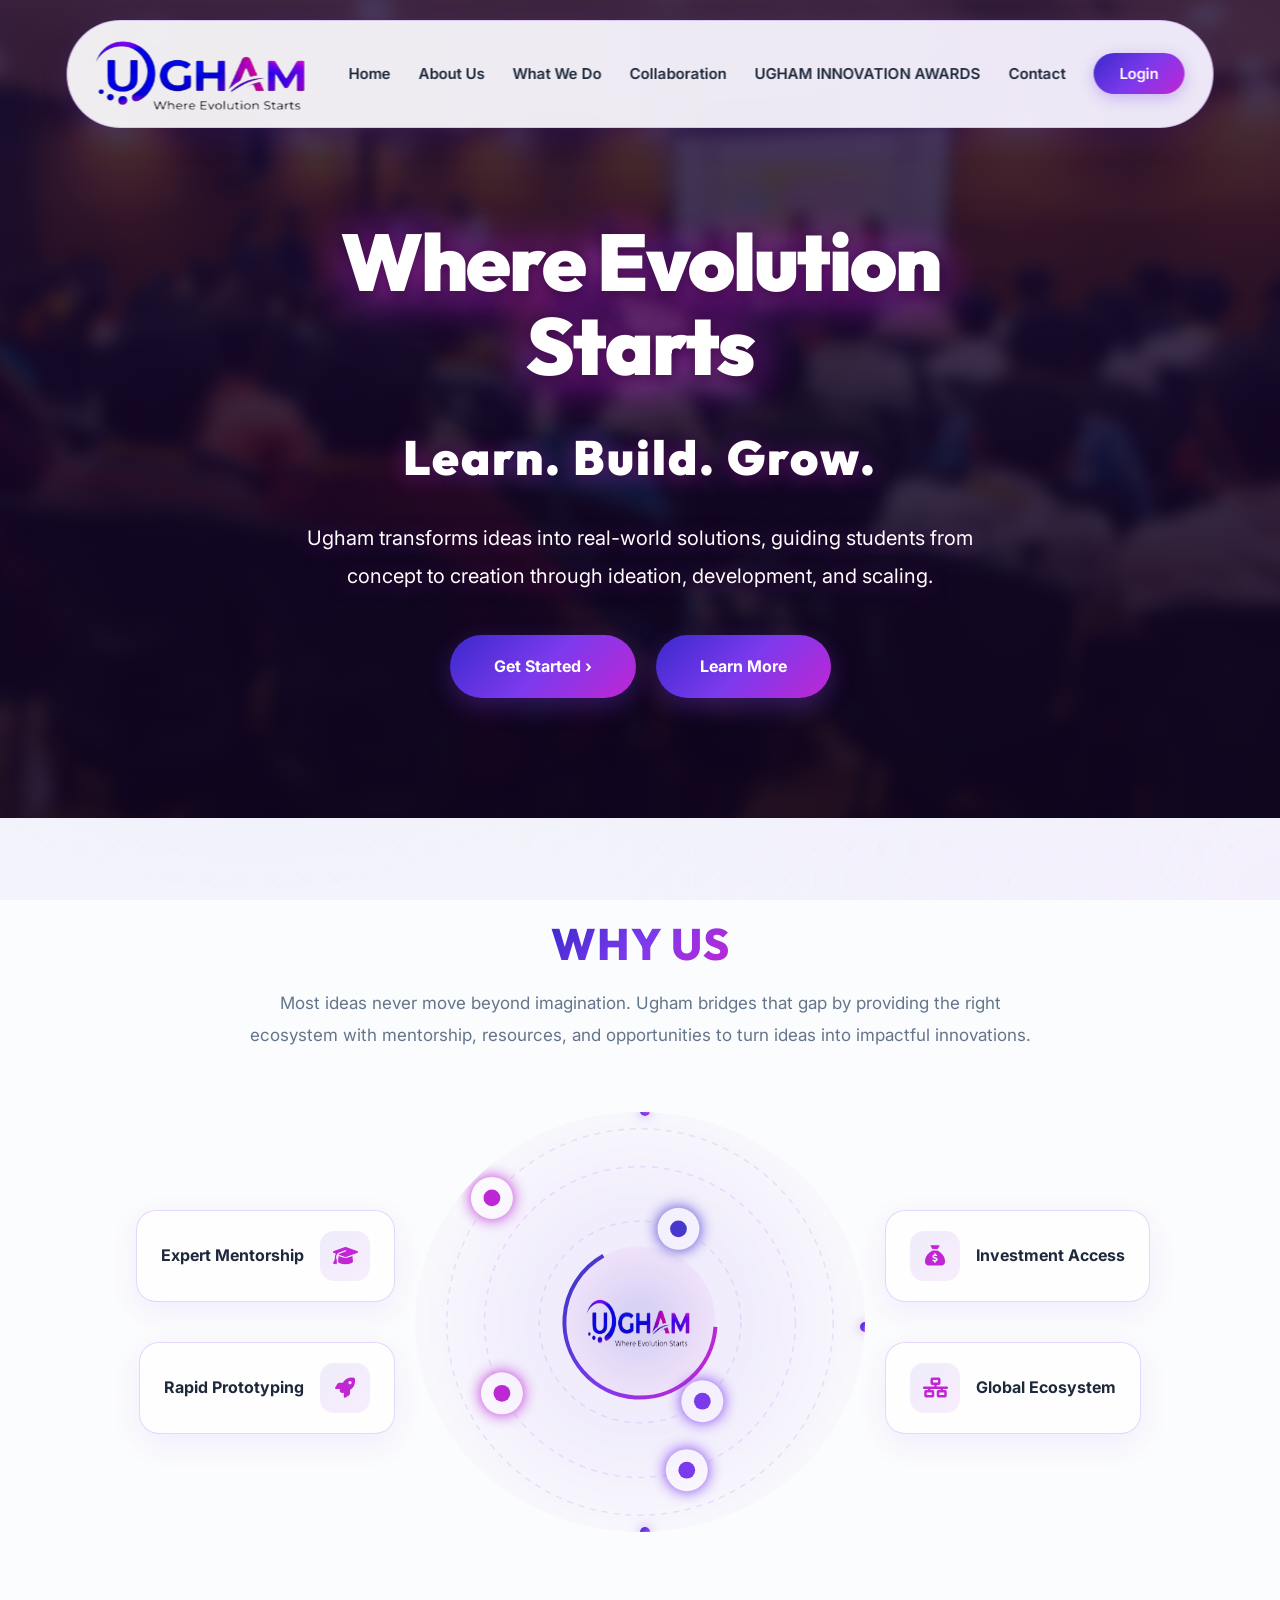
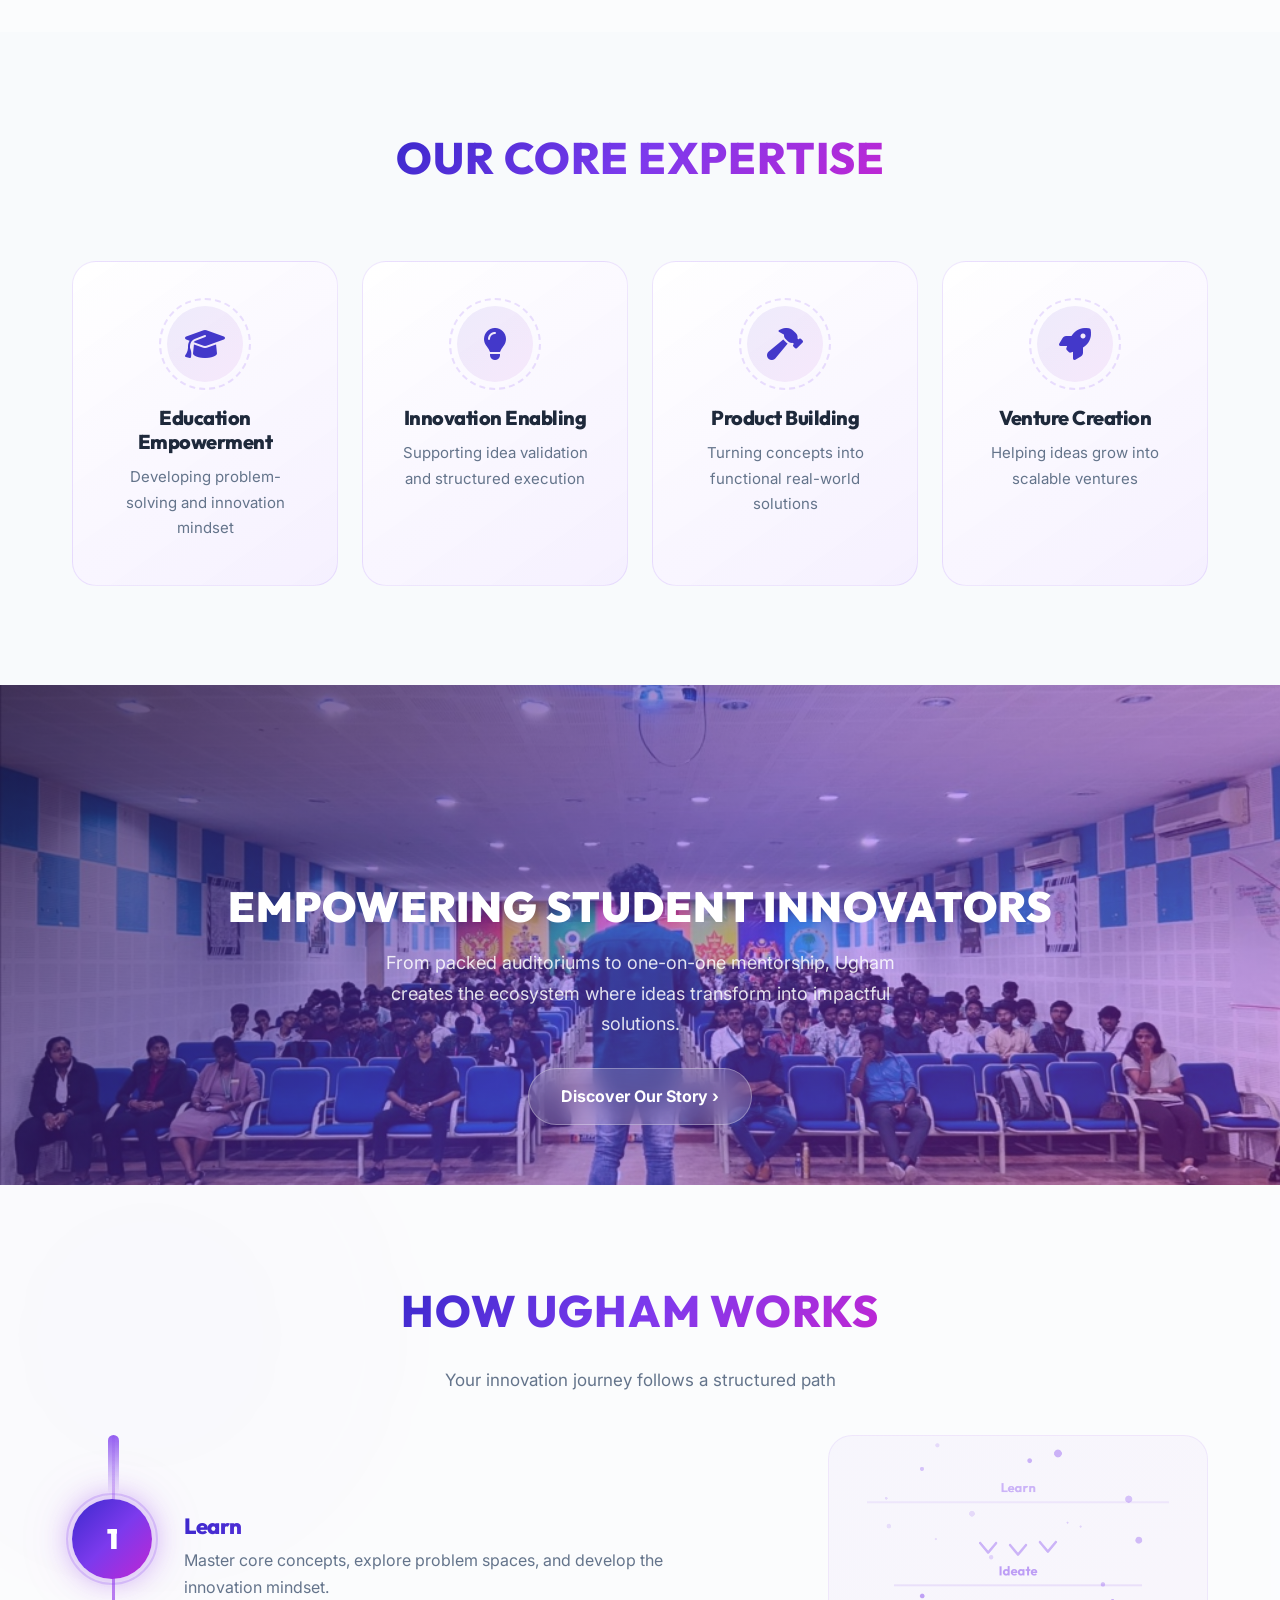
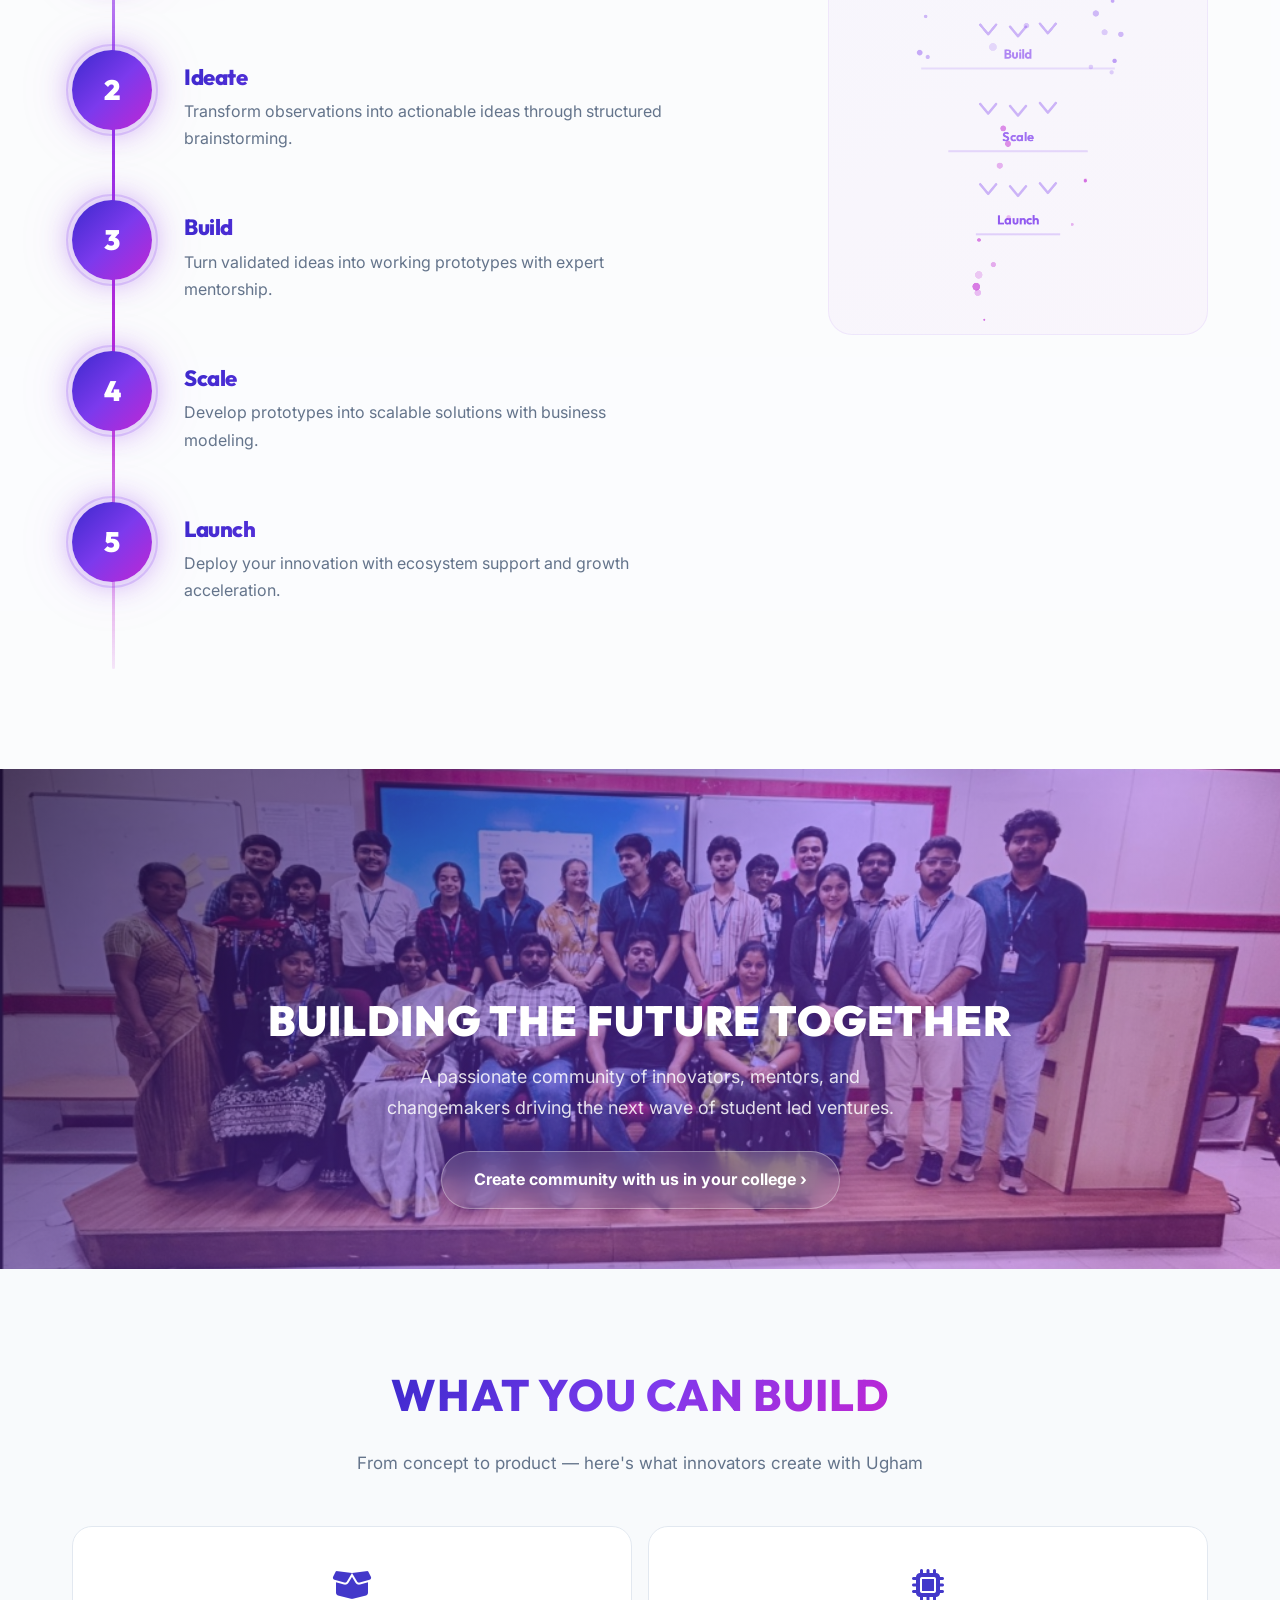
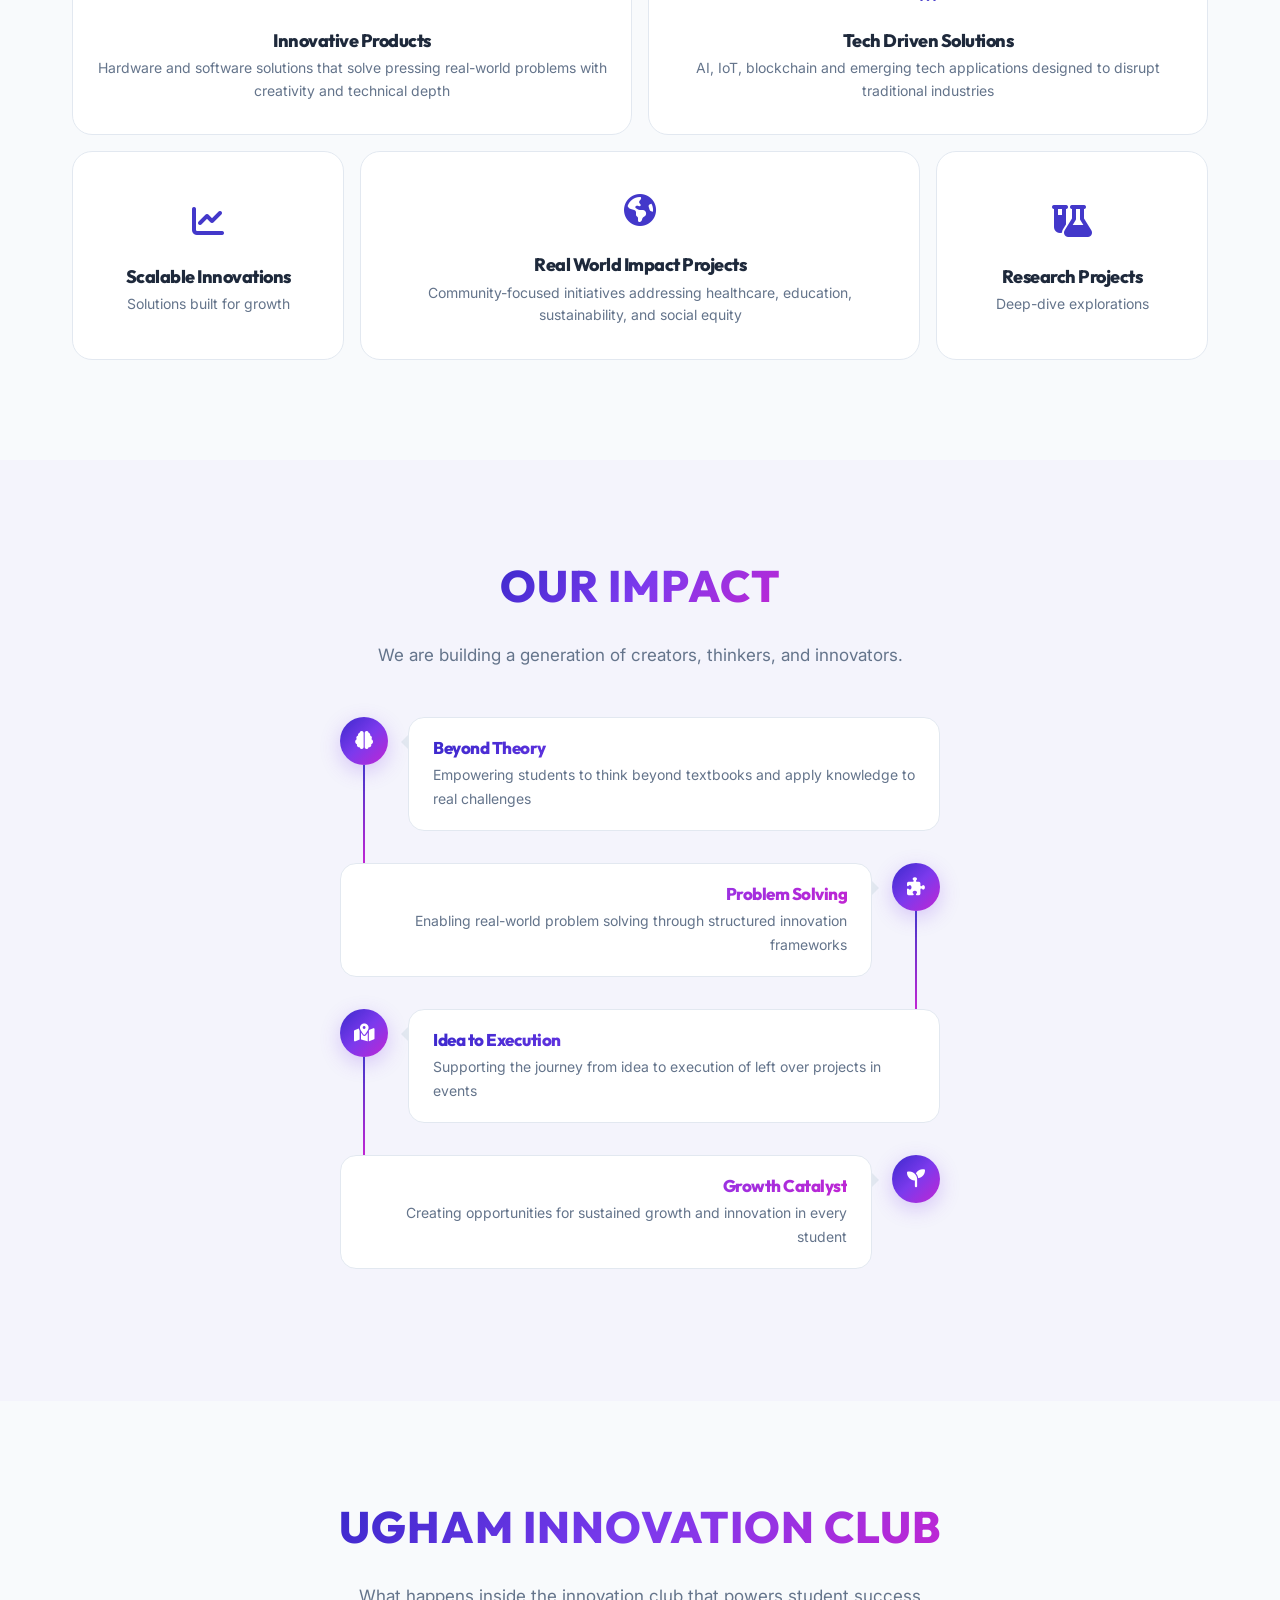
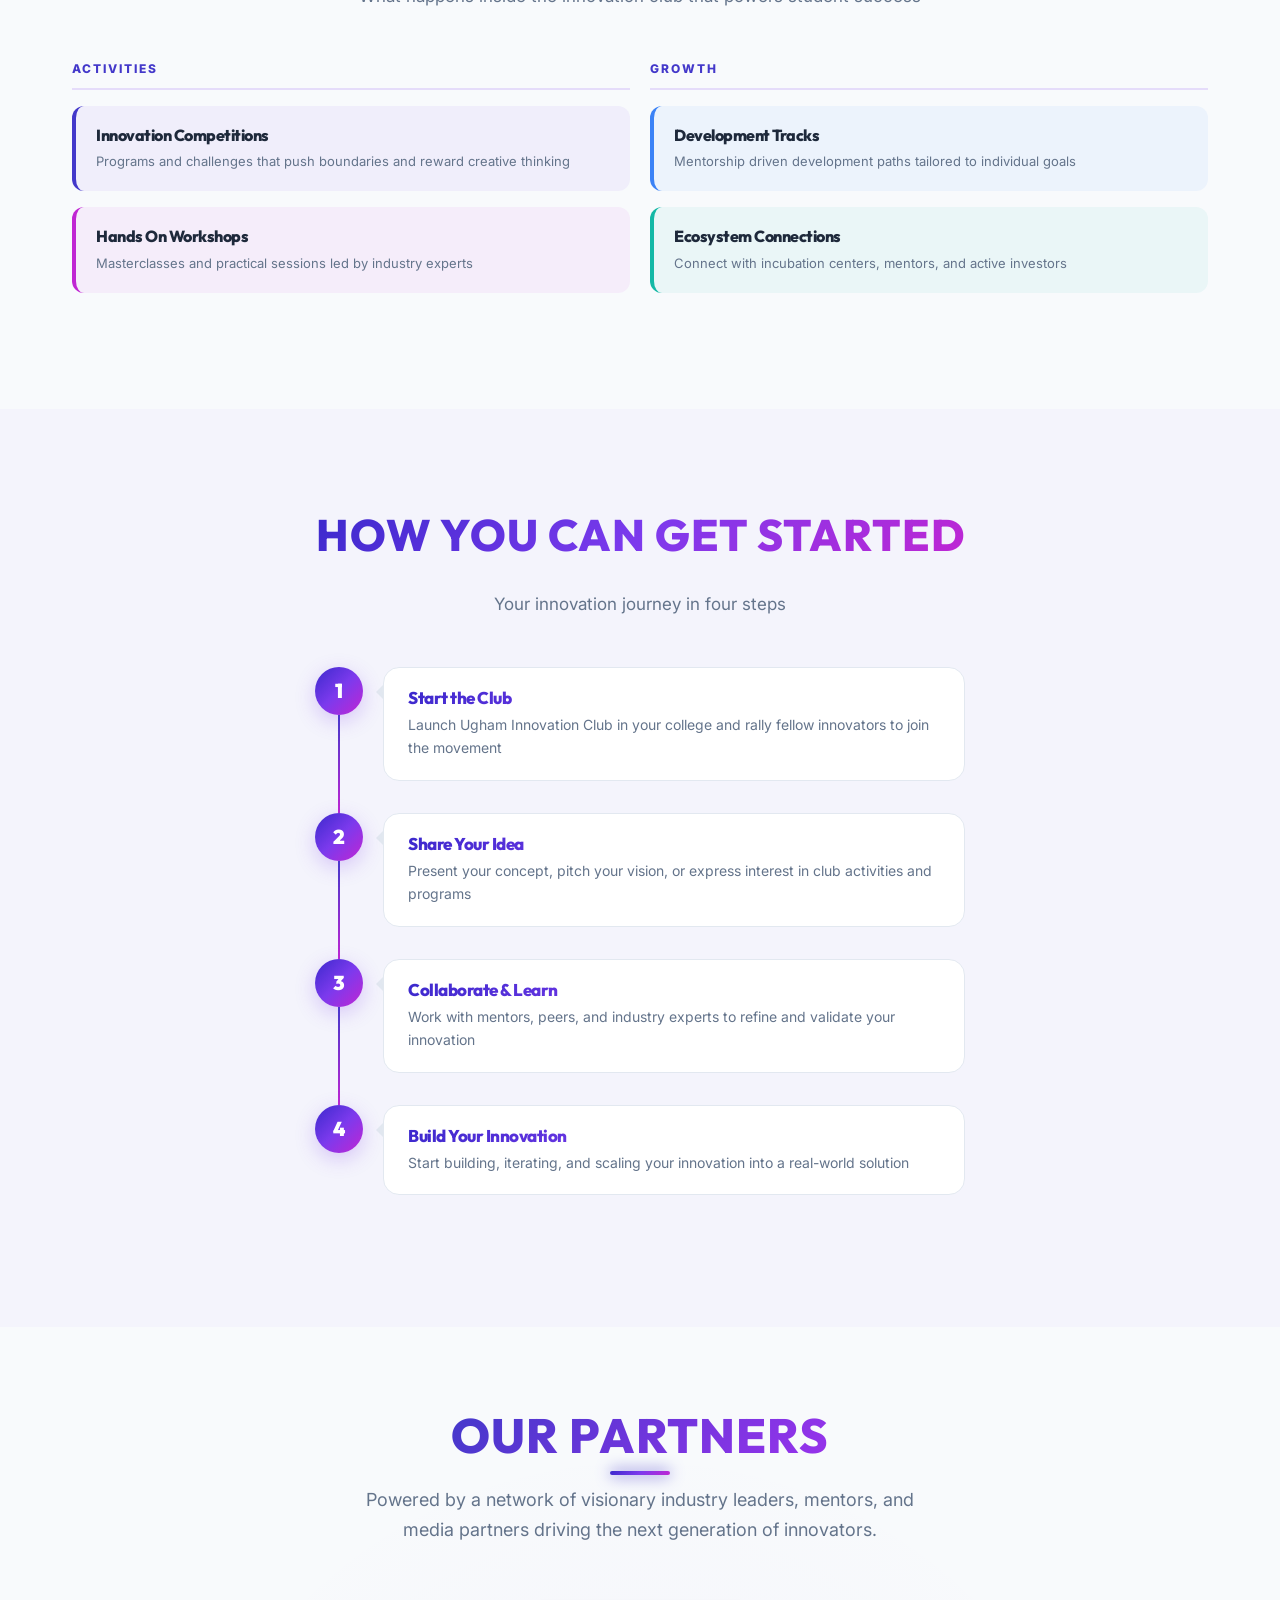
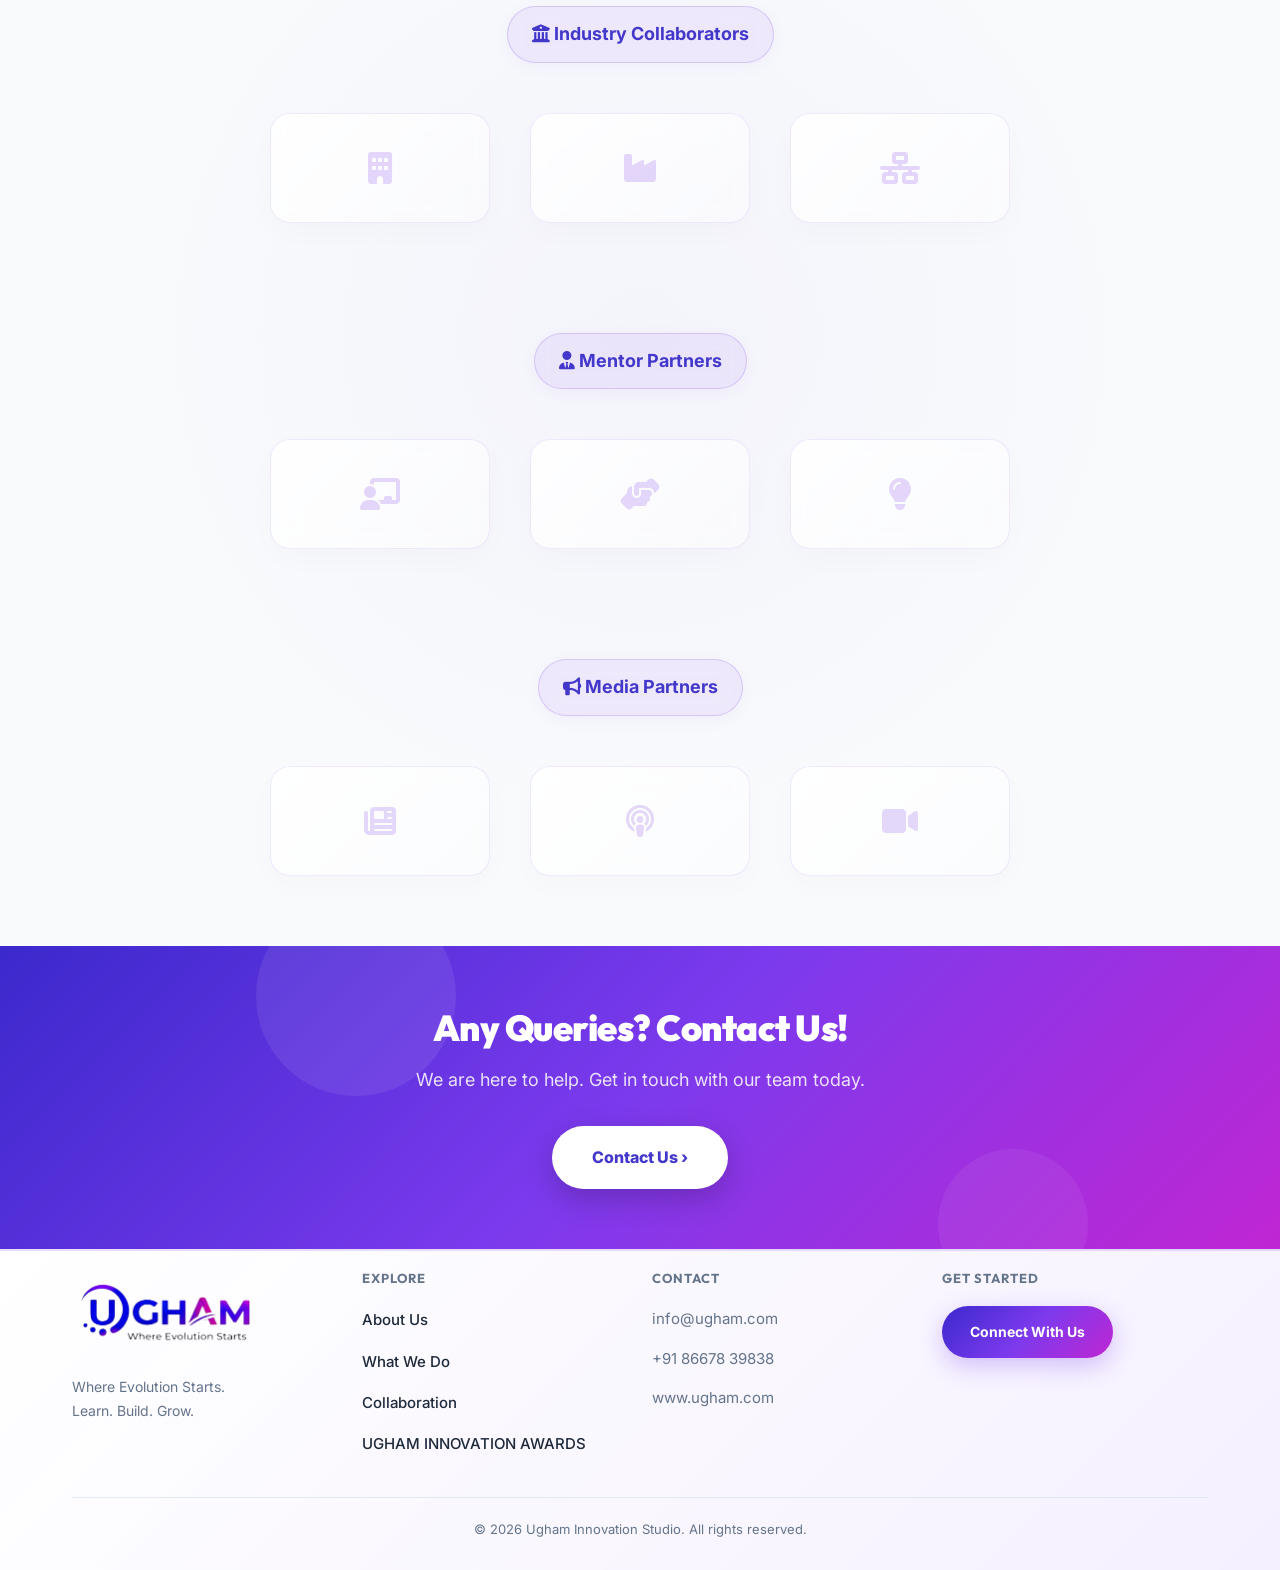
==== commit 680efa36: "Finalize Ugham Website: Advanced Autocomplete, White Form UI, Gap Fixes" ====
--- a/index.html
+++ b/index.html
@@ -5,7 +5,7 @@
 <meta name="viewport" content="width=device-width, initial-scale=1.0">
 <title>Home &mdash; Ugham</title>
 <meta name="description" content="Ugham is an innovation studio that transforms ideas into real-world solutions.">
-<link rel="stylesheet" href="assets/css/style.css?v=100">
+<link rel="stylesheet" href="assets/css/style.css?v=344">
 </head>
 <body><div id="page-transition" class="page-transition-overlay"></div>
 <div class="bg-icons-container">
@@ -253,7 +253,7 @@
 </section>
 
 <!-- PARTNER ECOSYSTEM SECTION -->
-<div class="ecosystem-section" style="padding: 80px 0 100px;">
+<div class="ecosystem-section" style="padding: 80px 0 0;">
   <div class="container">
     <div class="ecosystem-header">
       <h2 class="section-title partner-title-glow" style="font-size: clamp(32px, 5vw, 48px); margin-bottom: 20px;">OUR PARTNERS</h2>
@@ -300,13 +300,13 @@
   <div class="cta-glow-orb" style="position:absolute;top:-50px;left:20%;width:200px;height:200px;background:rgba(255,255,255,0.08);border-radius:50%;"></div>
   <div class="cta-glow-orb" style="position:absolute;bottom:-50px;right:15%;width:150px;height:150px;background:rgba(255,255,255,0.06);border-radius:50%;"></div>
   <div class="container" style="position:relative;z-index:1;">
-    <h3 style="color:white;font-size:clamp(24px,4vw,36px);font-weight:900;margin-bottom:16px;font-family:'Outfit',sans-serif;">Ready to Start Your Innovation Journey?</h3>
-    <p style="color:rgba(255,255,255,0.85);font-size:18px;margin-bottom:30px;">Connect with Ugham and turn your ideas into reality.</p>
+    <h3 style="color:white;font-size:clamp(24px,4vw,36px);font-weight:900;margin-bottom:16px;font-family:'Outfit',sans-serif;">Any Queries? Contact Us!</h3>
+    <p style="color:rgba(255,255,255,0.85);font-size:18px;margin-bottom:30px;">We are here to help. Get in touch with our team today.</p>
     <a href="contact.html" class="btn-primary" style="background:white;color:var(--primary);font-weight:800;padding:18px 40px;font-size:16px;box-shadow:0 10px 30px rgba(0,0,0,0.2);">Contact Us &#8250;</a>
   </div>
 </div>
 
-<footer style="background:var(--bg);padding:60px 0 30px;border-top:1px solid var(--border);position:relative;">
+<footer style="background:var(--bg);padding:20px 0 30px;border-top:1px solid var(--border);position:relative;">
   <div class="container" style="position:relative;z-index:1;">
     <div class="grid-4" style="margin-bottom:40px;">
       <div><a href="index.html" style="display:inline-block;text-decoration:none;"><img src="assets/img/logo.png" alt="Ugham" style="height:80px;margin-bottom:16px;object-fit:contain;"></a><p style="color:var(--muted);font-size:14px;">Where Evolution Starts.<br>Learn. Build. Grow.</p></div>
@@ -317,7 +317,7 @@
     <div style="border-top:1px solid var(--border);padding-top:20px;text-align:center;color:var(--muted);font-size:13px;"><p>&copy; 2026 Ugham Innovation Studio. All rights reserved.</p></div>
   </div>
 </footer>
-<script src="assets/js/main.js?v=125"></script>
+<script src="assets/js/main.js?v=344"></script>
 <script>
 // Bento Card 3D Tilt
 document.querySelectorAll('.bento-card').forEach(card => {
--- a/assets/css/style.css
+++ b/assets/css/style.css
@@ -2507,3 +2507,115 @@
 }
 .price-card { animation: floatCard 6s ease-in-out infinite; border: 1px solid rgba(124,58,237, 0.2); }
 .price-card:nth-child(2) { animation-delay: 3s; }
+
+/* AWARDS FORM CSS */
+.category-cards { display:flex; gap:20px; flex-wrap:wrap; }
+.cat-card { flex:1; min-width:250px; cursor:pointer; position:relative; }
+.cat-card input[type="radio"] { position:absolute; opacity:0; width:0; height:0; }
+.cat-card-inner { border:2px solid var(--border); border-radius:16px; padding:24px; text-align:center; transition:all 0.3s; background:rgba(255,255,255,0.02); }
+.cat-card-inner h4 { font-size:18px; margin-bottom:4px; }
+.cat-card-inner p { font-size:14px; color:var(--muted); margin-bottom:16px; }
+.cat-card-inner .price { font-size:24px; font-weight:800; color:var(--text); }
+.cat-card-inner .price span { font-size:14px; font-weight:500; color:var(--muted); }
+
+.cat-card input[type="radio"]:checked + .cat-card-inner { border-color:#c026d3; background:rgba(192,38,211,0.08); transform:translateY(-5px); box-shadow:0 15px 30px rgba(192,38,211,0.15); }
+
+.floating-btn {
+  position:fixed; bottom:30px; right:30px; background:var(--grad); color:white; padding:16px 32px; border-radius:30px; 
+  text-decoration:none; font-weight:800; font-family:'Outfit',sans-serif; font-size:16px; box-shadow:0 10px 30px rgba(124,58,237,0.4);
+  z-index:99; transition:all 0.4s cubic-bezier(0.175, 0.885, 0.32, 1.275); opacity:0; pointer-events:none; transform:translateY(20px);
+}
+.floating-btn.show { opacity:1; pointer-events:auto; transform:translateY(0); }
+.floating-btn:hover { transform:translateY(-5px) scale(1.05); box-shadow:0 15px 40px rgba(124,58,237,0.6); color:white; }
+.floating-btn i { margin-left:8px; }
+
+.spinner { width:40px; height:40px; border:4px solid rgba(255,255,255,0.1); border-top-color:#c026d3; border-radius:50%; animation:spin 1s linear infinite; margin:0 auto; }
+@keyframes spin { 100% { transform:rotate(360deg); } }
+
+
+
+
+
+/* REFINED WHITE FORM UI/UX */
+.form-container {
+  position: relative;
+  overflow: hidden;
+  background: white !important;
+  border: 1px solid rgba(124,58,237,0.1);
+  box-shadow: 0 30px 60px rgba(124,58,237,0.08), 0 0 0 8px rgba(124,58,237,0.02);
+  border-radius: 24px;
+}
+
+.form-container::before {
+  content: '';
+  position: absolute;
+  top: 0; left: 0; width: 100%; height: 6px;
+  background: var(--grad);
+}
+
+.ugham-form input, .ugham-form select {
+  background: #f8fafc !important;
+  border: 1px solid #e2e8f0 !important;
+  color: var(--text) !important;
+  transition: all 0.3s ease !important;
+  box-shadow: inset 0 2px 4px rgba(0,0,0,0.02);
+}
+.ugham-form input:focus, .ugham-form select:focus {
+  background: #ffffff !important;
+  border-color: #c026d3 !important;
+  box-shadow: 0 0 0 4px rgba(192,38,211,0.1) !important;
+  transform: translateY(-2px);
+}
+
+.ugham-form label {
+  font-weight: 700;
+  color: #1e293b;
+  letter-spacing: 0.3px;
+}
+
+.cat-card-inner:hover {
+  transform: translateY(-8px) scale(1.02);
+  border-color: rgba(192,38,211,0.5);
+  box-shadow: 0 20px 40px rgba(192,38,211,0.12);
+  background: white;
+}
+
+@keyframes glowPulseWhite {
+  0% { box-shadow: 0 0 20px rgba(124,58,237,0.15); }
+  50% { box-shadow: 0 0 40px rgba(124,58,237,0.3); }
+  100% { box-shadow: 0 0 20px rgba(124,58,237,0.15); }
+}
+#totalAmountDisplay {
+  animation: glowPulseWhite 2.5s infinite;
+  display: inline-block;
+  padding: 8px 20px;
+  border-radius: 12px;
+  background: var(--grad);
+  color: white !important;
+  font-weight: 900;
+}
+
+.member-block {
+  animation: slideDown 0.4s cubic-bezier(0.175, 0.885, 0.32, 1.275) forwards;
+  opacity: 0;
+  transform: translateY(-20px);
+  background: #f8fafc !important;
+  border: 1px solid #e2e8f0 !important;
+}
+@keyframes slideDown {
+  to { opacity: 1; transform: translateY(0); }
+}
+
+
+/* FIX PADDING GAP BEFORE CTA */
+section:not(#registration-form):has(+ .cta-contact-strip),
+div:not(#registration-form):has(+ .cta-contact-strip),
+.ecosystem-section:has(+ .cta-contact-strip) {
+    padding-bottom: 0 !important;
+    margin-bottom: 0 !important;
+}
+
+/* Also ensure no gap between CTA and footer */
+.cta-contact-strip + footer {
+    padding-top: 20px !important;
+}
